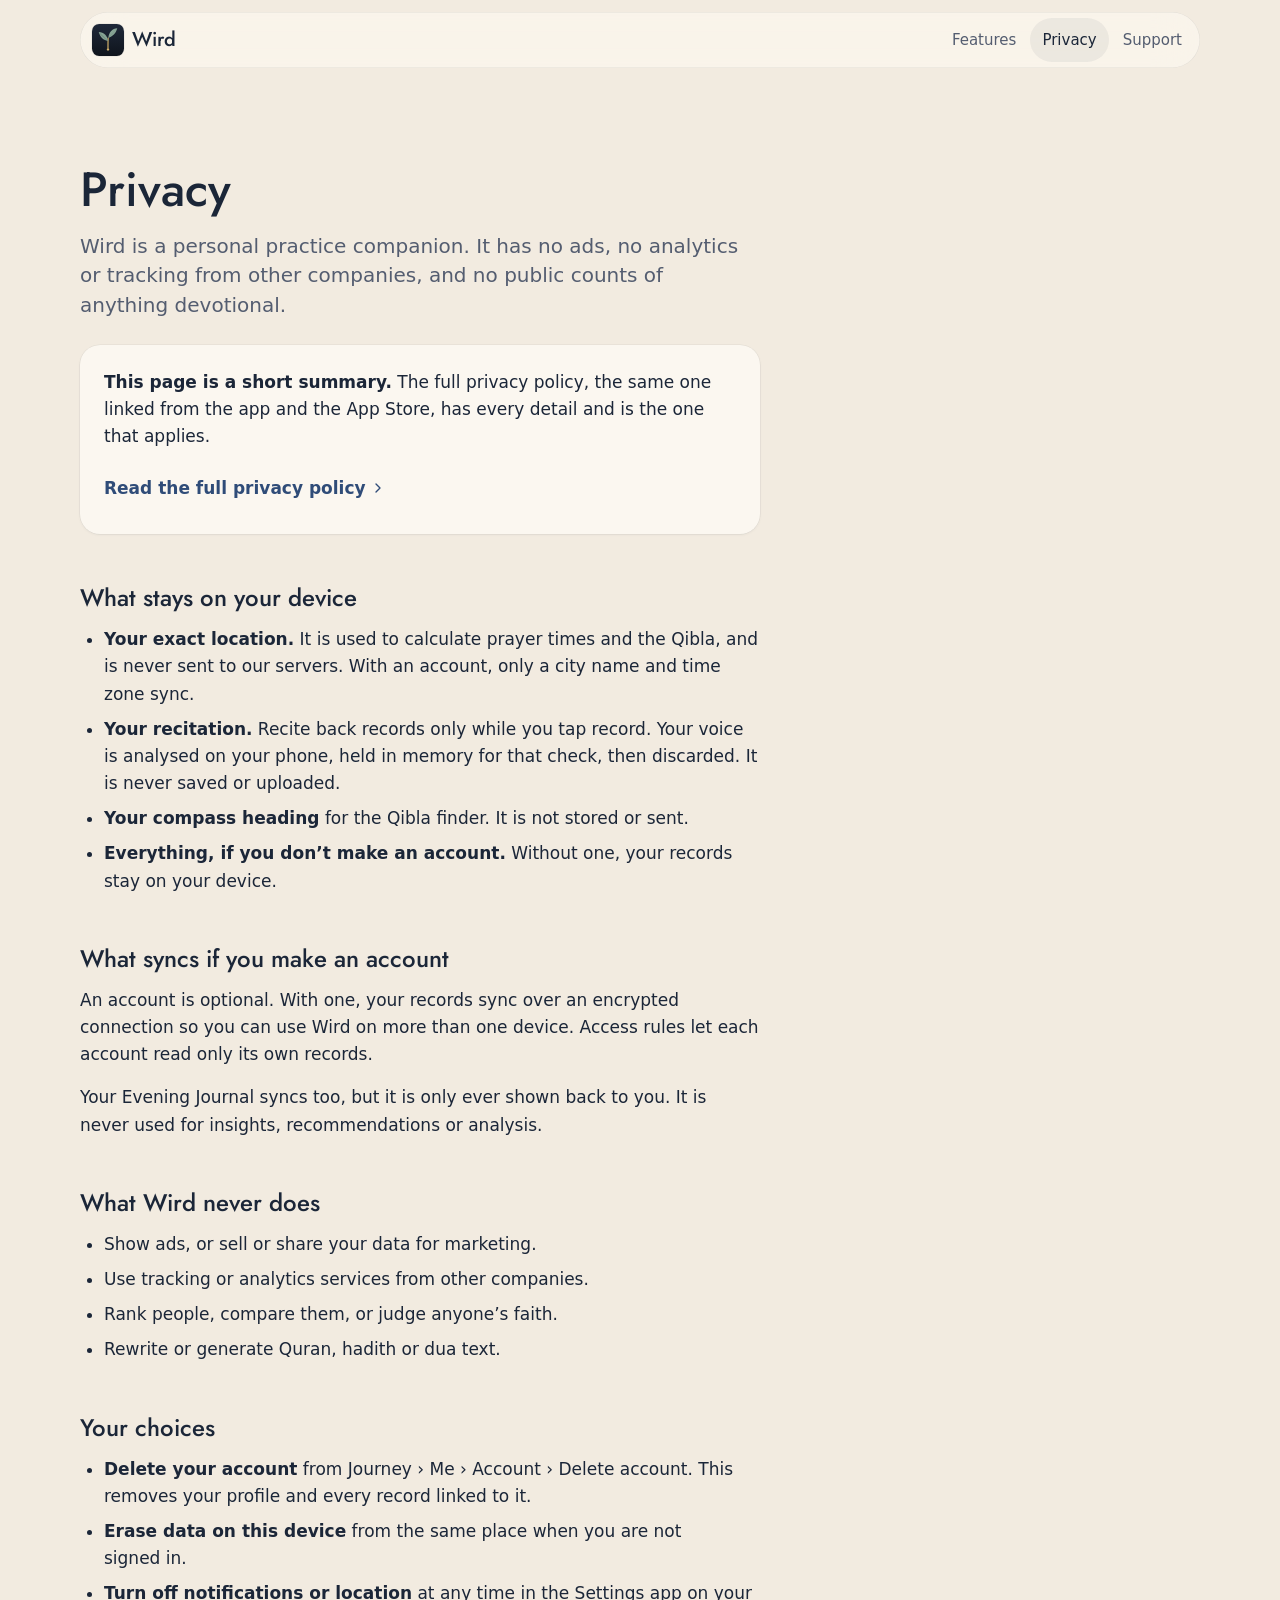
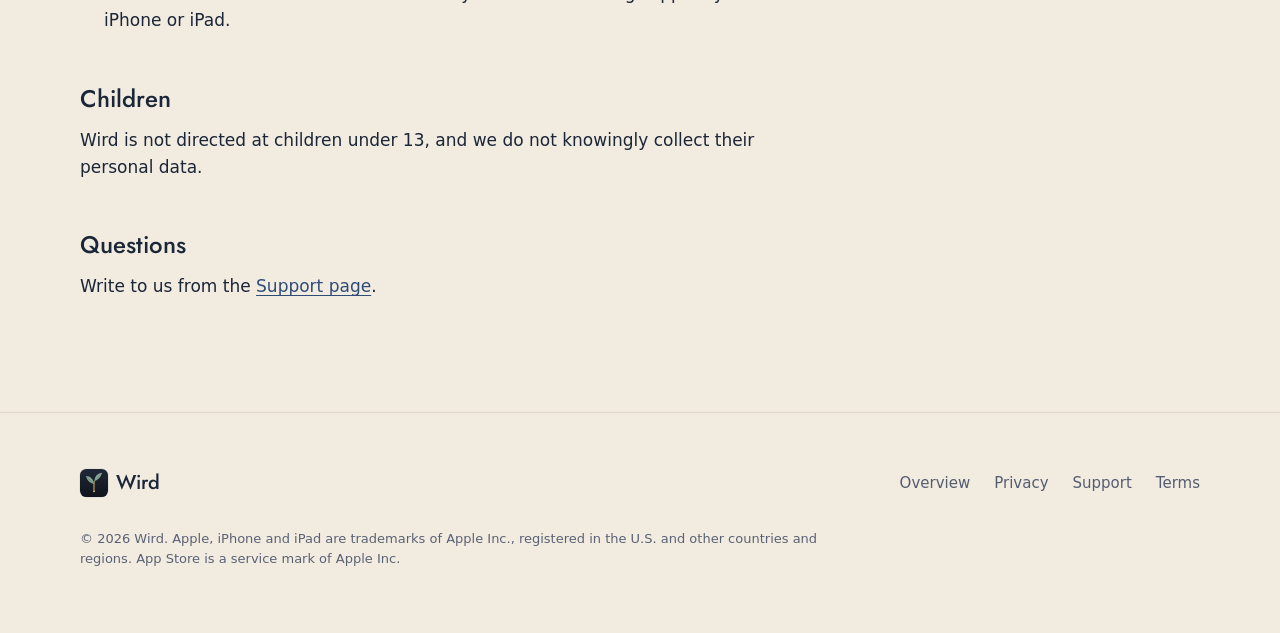
==== privacy/index.html @ 48d7228c "Add calm motion to the Wird website Every animation explains something about the app and follows the" ====
<!doctype html>
<html lang="en" class="no-js">
<head>
<meta charset="utf-8">
<meta name="viewport" content="width=device-width, initial-scale=1, viewport-fit=cover">
<title>Privacy · Wird</title>
<meta name="description" content="How Wird handles your data: no ads, no tracking, location and recitation stay on your device, and you can delete your account from inside the app.">
<meta name="color-scheme" content="light dark">
<meta name="theme-color" content="#f2ebe0" media="(prefers-color-scheme: light)">
<meta name="theme-color" content="#0f141c" media="(prefers-color-scheme: dark)">
<meta property="og:title" content="Privacy · Wird">
<meta property="og:image" content="../assets/og.png">
<link rel="icon" href="../assets/icon.svg" type="image/svg+xml">
<link rel="apple-touch-icon" href="../assets/apple-touch-icon.png">
<link rel="preconnect" href="https://fonts.googleapis.com">
<link rel="preconnect" href="https://fonts.gstatic.com" crossorigin>
<link rel="stylesheet" href="https://fonts.googleapis.com/css2?family=Jost:wght@400;500&display=swap">
<link rel="stylesheet" href="../assets/wird.css">
<script src="../assets/wird.js" defer></script>
</head>
<body>
<a class="skip-link" href="#main">Skip to content</a>
<div class="progress" aria-hidden="true"></div>

<header class="nav">
  <nav class="nav__bar" aria-label="Main">
    <a class="brand" href="../">
      <img class="app-icon" src="../assets/icon.svg" width="32" height="32" alt="">
      <span class="brand__word">Wird</span>
    </a>
    <ul class="nav__links">
      <li><a href="../#features">Features</a></li>
      <li><a href="./" aria-current="page">Privacy</a></li>
      <li><a href="../support/">Support</a></li>
    </ul>
  </nav>
</header>

<main id="main" class="section">
  <article class="wrap">
    <div class="prose">
      <h1 class="display">Privacy</h1>
      <p class="lede" style="margin-top:16px">Wird is a personal practice companion. It has no ads, no analytics or tracking from other companies, and no public counts of anything devotional.</p>

      <div class="card card--pad">
        <p><strong>This page is a short summary.</strong> The full privacy policy, the same one linked from the app and the App Store, has every detail and is the one that applies.</p>
        <a class="text-link" href="https://sakinah-blq7852-backend.rork.app/privacy">Read the full privacy policy
          <svg width="16" height="16" viewBox="0 0 24 24" fill="none" stroke="currentColor" stroke-width="2" stroke-linecap="round" stroke-linejoin="round" aria-hidden="true"><path d="M9 6l6 6-6 6"/></svg>
        </a>
      </div>

      <h2>What stays on your device</h2>
      <ul>
        <li><strong>Your exact location.</strong> It is used to calculate prayer times and the Qibla, and is never sent to our servers. With an account, only a city name and time zone sync.</li>
        <li><strong>Your recitation.</strong> Recite back records only while you tap record. Your voice is analysed on your phone, held in memory for that check, then discarded. It is never saved or uploaded.</li>
        <li><strong>Your compass heading</strong> for the Qibla finder. It is not stored or sent.</li>
        <li><strong>Everything, if you don’t make an account.</strong> Without one, your records stay on your device.</li>
      </ul>

      <h2>What syncs if you make an account</h2>
      <p>An account is optional. With one, your records sync over an encrypted connection so you can use Wird on more than one device. Access rules let each account read only its own records.</p>
      <p>Your Evening Journal syncs too, but it is only ever shown back to you. It is never used for insights, recommendations or analysis.</p>

      <h2>What Wird never does</h2>
      <ul>
        <li>Show ads, or sell or share your data for marketing.</li>
        <li>Use tracking or analytics services from other companies.</li>
        <li>Rank people, compare them, or judge anyone’s faith.</li>
        <li>Rewrite or generate Quran, hadith or dua text.</li>
      </ul>

      <h2>Your choices</h2>
      <ul>
        <li><strong>Delete your account</strong> from Journey › Me › Account › Delete account. This removes your profile and every record linked to it.</li>
        <li><strong>Erase data on this device</strong> from the same place when you are not signed in.</li>
        <li><strong>Turn off notifications or location</strong> at any time in the Settings app on your iPhone or iPad.</li>
      </ul>

      <h2>Children</h2>
      <p>Wird is not directed at children under 13, and we do not knowingly collect their personal data.</p>

      <h2>Questions</h2>
      <p>Write to us from the <a href="../support/">Support page</a>.</p>
    </div>
  </article>
</main>

<footer class="footer">
  <div class="wrap">
    <div class="footer__top">
      <a class="brand" href="../">
        <img class="app-icon" src="../assets/icon.svg" width="28" height="28" alt="">
        <span>Wird</span>
      </a>
      <ul class="footer__links">
        <li><a href="../">Overview</a></li>
        <li><a href="./" aria-current="page">Privacy</a></li>
        <li><a href="../support/">Support</a></li>
        <li><a href="../terms/">Terms</a></li>
      </ul>
    </div>
    <p class="footer__legal">© <span data-year>2026</span> Wird. Apple, iPhone and iPad are trademarks of Apple Inc., registered in the U.S. and other countries and regions. App Store is a service mark of Apple Inc.</p>
  </div>
</footer>
</body>
</html>
---- assets/wird.css ----
/*
  Wird web styles. Values mirror docs/design/tokens.json (Dawn light, Dusk dark).
  The page follows the system appearance, like the app; there is no theme switch.
*/

:root {
  color-scheme: light dark;

  --canvas: #f2ebe0;
  --surface: #fbf7f0;
  --surface-raised: #ede5d6;
  --sky: #f3dfcb;
  --hairline: #dcd5c8;
  --ink: #1b2638;
  --ink-secondary: #545d70;
  --ink-tertiary: #596274;
  --action: #1b2638;
  --on-action: #fbf7f0;
  --tint: #1b26380f;
  --accent-text: #2f4c78;
  --gold: #7f5d16;
  --gold-fill: #ad8429;
  --gold-soft: #f5ecd8;
  --leaf: #55704e;
  --leaf-deep: #445c3e;
  --leaf-text: #445c3e; /* leaf as small text: 5.7:1 on sky, where leaf is 4.3:1 */
  --bark: #8a8576;
  --soil: #d9cfbe;
  --water: #6e8bb0;
  --rest-neutral: #d6cfc2;
  --amber: #8f5410;
  --amber-soft: #f6e4c8;
  --leaf-dry: #a08a55;
  --blossom: #e9d3cc;
  --shadow-card: 0 0 0 0.5px #1b263814, 0 1px 3px #1b26380d;
  --shadow-lift: 0 0 0 0.5px #1b263814, 0 14px 28px -18px #1b263840;
  --glass: #fbf7f0b8;
  --glass-edge: #1b26381a;

  --font-display: Futura, "Futura PT", Jost, sans-serif;
  --font-text: -apple-system, BlinkMacSystemFont, "SF Pro Text", system-ui, "Segoe UI", sans-serif;
  --font-quran: "Amiri Quran", Amiri, serif;

  --radius-sm: 12px;
  --radius-md: 14px;
  --radius-lg: 20px;
  --radius-xl: 24px;
  --radius-screen: 40px;

  --ease-settle: cubic-bezier(0.2, 0.7, 0.2, 1);
  --ease-out: cubic-bezier(0.23, 1, 0.32, 1);
  --ease-sheet: cubic-bezier(0.32, 0.72, 0, 1);

  --gutter: 20px;
  --page: 1120px;
  --measure: 680px;
}

@media (prefers-color-scheme: dark) {
  :root {
    --canvas: #0f141c;
    --surface: #161c26;
    --surface-raised: #1d2430;
    --sky: #1c2433;
    --hairline: #2b313a;
    --ink: #eceef1;
    --ink-secondary: #9aa3b0;
    --ink-tertiary: #8c95a3;
    --action: #eceef1;
    --on-action: #0f141c;
    --tint: #ffffff14;
    --accent-text: #9db4d6;
    --gold: #d4b26a;
    --gold-fill: #d4b26a;
    --gold-soft: #2a2720;
    --leaf: #7f9c8e;
    --leaf-deep: #5f7f70;
    --leaf-text: #7f9c8e;
    --bark: #8e9a93;
    --soil: #2a2f36;
    --water: #9db4d6;
    --rest-neutral: #333b47;
    --amber: #e3a857;
    --amber-soft: #3a2e1c;
    --leaf-dry: #bca676;
    --blossom: #eadbd3;
    --shadow-card: none;
    --shadow-lift: 0 0 0 0.5px #ffffff1f;
    --glass: #161c26b8;
    --glass-edge: #ffffff14;
  }
}

/* Base */

*, *::before, *::after { box-sizing: border-box; }

html {
  -webkit-text-size-adjust: 100%;
  text-size-adjust: 100%;
  scroll-padding-top: 96px;
  scroll-behavior: smooth;
}

body {
  margin: 0;
  background: var(--canvas);
  color: var(--ink);
  font-family: var(--font-text);
  font-size: 1.0625rem; /* 17px, Apple's default reading size */
  line-height: 1.6;
  -webkit-font-smoothing: antialiased;
  text-rendering: optimizeLegibility;
}

img, svg { display: block; max-width: 100%; }

[hidden] { display: none !important; }

h1, h2, h3, h4, p, ul, ol, figure, blockquote, dl, dd { margin: 0; }

h1, h2, h3 {
  font-family: var(--font-display);
  font-weight: 500;
  letter-spacing: 0;
  text-wrap: balance;
}

p, li, dd { text-wrap: pretty; }

a { color: var(--accent-text); text-underline-offset: 3px; text-decoration-thickness: 1px; }

a:hover { text-decoration-thickness: 2px; }

:focus-visible {
  outline: 2px solid var(--accent-text);
  outline-offset: 3px;
}

::selection { background: var(--gold-soft); color: var(--ink); }

.skip-link {
  position: absolute;
  left: 16px;
  top: -64px;
  z-index: 100;
  padding: 12px 16px;
  border-radius: var(--radius-md);
  background: var(--action);
  color: var(--on-action);
  font-weight: 600;
  text-decoration: none;
  transition: top 200ms var(--ease-out);
}

.skip-link:focus { top: 16px; }

.visually-hidden {
  position: absolute !important;
  width: 1px; height: 1px;
  padding: 0; margin: -1px;
  overflow: hidden; clip: rect(0 0 0 0);
  white-space: nowrap; border: 0;
}

/* Layout */

.wrap {
  width: 100%;
  max-width: calc(var(--page) + var(--gutter) * 2);
  margin-inline: auto;
  padding-inline: max(var(--gutter), env(safe-area-inset-left));
}

.section { padding-block: 64px; }
.section--tight { padding-block: 48px; }

@media (min-width: 768px) {
  :root { --gutter: 32px; }
  .section { padding-block: 96px; }
  .section--tight { padding-block: 64px; }
}

.measure { max-width: var(--measure); }

/* Type */

.display {
  font-size: 2.25rem;   /* 36 */
  line-height: 2.5rem;
}

.title {
  font-size: 1.875rem;  /* 30 */
  line-height: 2.25rem;
}

.heading {
  font-size: 1.25rem;   /* 20 */
  line-height: 1.75rem;
}

/* Manual breaks are tuned for wide layouts; on phones, balanced wrapping reads better. */
@media (max-width: 767px) {
  .display br, .title br { display: none; }
}

@media (min-width: 768px) {
  .display { font-size: 3rem; line-height: 1.08; }
  .title { font-size: 2.25rem; line-height: 2.5rem; }
  .heading { font-size: 1.5rem; line-height: 2rem; }
}

@media (min-width: 1440px) {
  .display { font-size: 3.75rem; line-height: 1.05; }
}

.lede {
  font-size: 1.125rem;
  line-height: 1.75rem;
  color: var(--ink-secondary);
}

@media (min-width: 768px) {
  .lede { font-size: 1.25rem; line-height: 1.85rem; }
}

.label {
  font-size: 0.8125rem; /* 13, sentence case, never all caps */
  line-height: 1.125rem;
  color: var(--ink-secondary);
}

.label--gold { color: var(--gold); }
.label--leaf { color: var(--leaf-text); }

.secondary { color: var(--ink-secondary); }

.quran {
  font-family: var(--font-quran);
  direction: rtl;
  font-size: 1.75rem;
  line-height: 2.2;
  color: var(--ink);
}

/* Buttons. One filled button per view; everything else is tint or text. */

.btn {
  display: inline-flex;
  align-items: center;
  justify-content: center;
  gap: 8px;
  min-height: 48px;
  padding: 12px 24px;
  border: 0;
  border-radius: var(--radius-md);
  font: 600 1rem/1.25rem var(--font-text);
  text-decoration: none;
  cursor: pointer;
  transition: transform 160ms var(--ease-out), background-color 200ms ease, opacity 200ms ease;
  -webkit-tap-highlight-color: transparent;
}

.btn:active { transform: scale(0.97); }

.btn--action { background: var(--action); color: var(--on-action); }
.btn--tint { background: var(--tint); color: var(--ink); }

@media (hover: hover) and (pointer: fine) {
  .btn--action:hover { opacity: 0.9; }
  .btn--tint:hover { background: color-mix(in srgb, var(--ink) 10%, transparent); }
}

.btn--small { min-height: 44px; padding: 8px 16px; font-size: 0.875rem; }

.text-link {
  display: inline-flex;
  align-items: center;
  gap: 4px;
  min-height: 44px;
  color: var(--accent-text);
  font-weight: 600;
  text-decoration: none;
}

.text-link svg { transition: transform 200ms var(--ease-out); }

@media (hover: hover) and (pointer: fine) {
  .text-link:hover svg { transform: translateX(2px); }
}

/* App Store call to action.
   Until the App Store link is set in wird.js, a quiet "coming soon" note shows instead of the badge.
   The badge itself must be Apple's official artwork, unaltered (see website/README.md). */

.store {
  display: flex;
  flex-wrap: wrap;
  align-items: center;
  gap: 12px 16px;
}

.store__badge {
  display: inline-block;
  border-radius: 8px;
  line-height: 0;
  transition: transform 160ms var(--ease-out);
}

.store__badge:active { transform: scale(0.97); }

.store__badge img { height: 48px; width: auto; }

.store__soon {
  display: inline-flex;
  align-items: center;
  gap: 8px;
  min-height: 48px;
  padding: 12px 20px;
  border-radius: var(--radius-md);
  background: var(--tint);
  color: var(--ink);
  font-weight: 600;
  font-size: 1rem;
}

.store__note {
  font-size: 0.9375rem;
  color: var(--ink-secondary);
}

/* Navigation: a floating material bar, the one translucent layer on the page */

.nav {
  position: sticky;
  top: 0;
  z-index: 50;
  padding: 12px var(--gutter) 0;
  pointer-events: none;
}

.nav__bar {
  pointer-events: auto;
  display: flex;
  align-items: center;
  justify-content: space-between;
  gap: 8px;
  max-width: var(--page);
  margin-inline: auto;
  padding: 6px 6px 6px 12px;
  border-radius: 999px;
  background: var(--glass);
  -webkit-backdrop-filter: blur(20px) saturate(160%);
  backdrop-filter: blur(20px) saturate(160%);
  box-shadow: inset 0 0 0 0.5px var(--glass-edge);
  view-transition-name: nav;
}

/* Scroll edge: the bar reads as floating only once content passes beneath it. */
@supports (animation-timeline: scroll()) {
  .nav__bar {
    animation: nav-edge linear both;
    animation-timeline: scroll(root);
    animation-range: 0 160px;
  }
}

@keyframes nav-edge {
  to { box-shadow: inset 0 0 0 0.5px var(--glass-edge), 0 10px 28px -14px #0f141c59; }
}

@media (prefers-reduced-transparency: reduce) {
  .nav__bar { background: var(--surface); -webkit-backdrop-filter: none; backdrop-filter: none; }
}

.brand {
  display: inline-flex;
  align-items: center;
  gap: 8px;
  min-height: 44px;
  color: var(--ink);
  text-decoration: none;
  font-family: var(--font-display);
  font-weight: 500;
  font-size: 1.25rem;
}

.app-icon {
  border-radius: 22.37%;
  box-shadow: 0 0 0 0.5px var(--glass-edge);
  flex: none;
}

.nav__links {
  display: flex;
  align-items: center;
  gap: 2px;
  list-style: none;
  padding: 0;
}

.nav__links a {
  display: inline-flex;
  align-items: center;
  min-height: 44px;
  padding: 0 12px;
  border-radius: 999px;
  color: var(--ink-secondary);
  font-size: 0.9375rem;
  text-decoration: none;
  transition: background-color 200ms ease, color 200ms ease;
}

.nav__links a[aria-current="page"] { color: var(--ink); background: var(--tint); }

@media (hover: hover) and (pointer: fine) {
  .nav__links a:hover { color: var(--ink); }
}

.nav__cta { display: none; }

@media (min-width: 720px) {
  .nav__cta { display: inline-flex; }
}

@media (max-width: 420px) {
  .brand__word { display: none; }
  .nav__links a { padding: 0 10px; }
}

/* Cards and lists */

.card {
  background: var(--surface);
  border-radius: var(--radius-lg);
  box-shadow: var(--shadow-card);
}

.card--pad { padding: 24px; }

.grouped {
  list-style: none;
  padding: 0;
  background: var(--surface);
  border-radius: var(--radius-lg);
  box-shadow: var(--shadow-card);
  overflow: hidden;
}

.grouped > li { padding: 16px 20px; }
.grouped > li + li { border-top: 0.5px solid var(--hairline); }

/* App screen, drawn from the redesign files in docs/design/screens.
   Shown without a device frame: Apple asks that device imagery come only from its own artwork. */

.screen {
  width: 100%;
  max-width: 360px;
  margin-inline: auto;
  padding: 24px 16px 16px;
  border-radius: var(--radius-screen);
  background: var(--canvas);
  color: var(--ink);
  font-size: 1rem;
  line-height: 1.35;
  display: flex;
  flex-direction: column;
  gap: 16px;
  box-shadow: 0 0 0 0.5px var(--glass-edge), 0 24px 48px -24px #0f141c40;
  user-select: none;
}

.screen--raised { background: var(--canvas); }

.screen__greeting { font-family: var(--font-display); font-weight: 500; font-size: 1.75rem; line-height: 2rem; }

.screen .meta { font-size: 0.8125rem; color: var(--ink-secondary); }

.tree-card {
  background: linear-gradient(180deg, var(--sky) 0%, var(--surface) 58%);
  border-radius: var(--radius-xl);
  box-shadow: var(--shadow-card);
  padding: 16px 16px 20px;
  text-align: center;
  display: flex;
  flex-direction: column;
  align-items: center;
}

.tree-card__row {
  width: 100%;
  display: flex;
  justify-content: space-between;
  font-size: 0.8125rem;
}

.tree-card__line {
  font-family: var(--font-display);
  font-weight: 500;
  font-size: 1.1875rem;
  line-height: 1.5rem;
  margin-top: 4px;
}

.growth {
  width: 100%;
  height: 2px;
  border-radius: 1px;
  background: var(--hairline);
  margin-top: 16px;
  overflow: hidden;
}

.growth > span {
  display: block;
  height: 100%;
  width: 62%;
  background: var(--leaf);
  border-radius: 1px;
}

.prayer-bar {
  background: var(--surface);
  border-radius: var(--radius-lg);
  box-shadow: var(--shadow-card);
  padding: 12px 12px 12px 16px;
  display: flex;
  align-items: center;
  justify-content: space-between;
}

.prayer-bar p { font-size: 1rem; }

.dots { display: flex; gap: 12px; margin-top: 10px; }

.dots span {
  width: 12px; height: 12px;
  border-radius: 999px;
  box-shadow: inset 0 0 0 1.5px var(--gold-fill);
}

.dots span.is-prayed { background: var(--gold-fill); box-shadow: none; }

.roots {
  background: var(--surface);
  border-radius: var(--radius-lg);
  box-shadow: var(--shadow-card);
  overflow: hidden;
}

.roots__next { padding: 16px; }

.roots__name {
  font-family: var(--font-display);
  font-weight: 500;
  font-size: 1.25rem;
  line-height: 1.5rem;
  margin: 2px 0;
}

.roots__actions { display: flex; gap: 8px; margin-top: 12px; }

.mini-btn {
  display: inline-flex;
  align-items: center;
  min-height: 36px;
  padding: 0 16px;
  border-radius: var(--radius-md);
  font-size: 0.9375rem;
  font-weight: 600;
}

.mini-btn--action { background: var(--action); color: var(--on-action); }
.mini-btn--plain { color: var(--ink-secondary); font-weight: 400; }

.roots__row {
  display: flex;
  justify-content: space-between;
  align-items: center;
  padding: 12px 16px;
  border-top: 0.5px solid var(--hairline);
}

.tabbar {
  display: grid;
  grid-template-columns: repeat(4, 1fr);
  padding: 8px 4px;
  border-radius: var(--radius-xl);
  background: var(--surface);
  box-shadow: var(--shadow-card);
  font-size: 0.6875rem;
  font-weight: 500;
  color: var(--ink-secondary);
  text-align: center;
}

.tabbar span { display: flex; flex-direction: column; align-items: center; gap: 2px; }
.tabbar .is-current { color: var(--ink); }

/* The living tree */

.tree-art .trunk { stroke: var(--gold-fill); }
.tree-art .stem { stroke: var(--bark); }
.tree-art .leaves { fill: var(--leaf); }
.tree-art .leaves-deep { fill: var(--leaf-deep); }
.tree-art .ground { stroke: var(--hairline); }
.tree-art .roots-line { stroke: var(--leaf); }
.tree-art .soil { fill: var(--soil); }

/* ------------------------------------------------------------------------
   Motion. Calm motion settles, it never bounces (docs/DESIGN-SYSTEM.md › Motion).
   Entrances fade up 14px over 800ms; repeating motion breathes at 4.5s;
   state changes take 250 to 600ms. Only transform, opacity and SVG paint
   are animated, scroll-linked motion is CSS scroll-driven (no scroll
   listeners), and Reduce Motion shows every end state at once.
   ------------------------------------------------------------------------ */

/* Page to page: a short settle instead of a hard cut. The nav bar keeps its place. */

@view-transition { navigation: auto; }

::view-transition-old(root) { animation: 240ms var(--ease-settle) both vt-out; }
::view-transition-new(root) { animation: 420ms var(--ease-settle) both vt-in; }

@keyframes vt-out { to { opacity: 0; } }
@keyframes vt-in { from { opacity: 0; transform: translateY(10px); } }

/* Reading hairline: the app's growth line, here showing how far down the page you are. */

.progress {
  position: fixed;
  inset: 0 0 auto 0;
  height: 2px;
  background: var(--leaf);
  transform-origin: 0 50%;
  transform: scaleX(0);
  z-index: 60;
  pointer-events: none;
}

@supports (animation-timeline: scroll()) {
  .progress { animation: progress linear both; animation-timeline: scroll(root); }
}

@keyframes progress { to { transform: scaleX(1); } }

/* Entrances */

.reveal {
  opacity: 0;
  transform: translateY(14px);
  transition: opacity 800ms var(--ease-settle), transform 800ms var(--ease-settle);
  transition-delay: var(--delay, 0ms);
}

.reveal--blur {
  filter: blur(10px);
  transition: opacity 800ms var(--ease-settle), transform 800ms var(--ease-settle), filter 800ms var(--ease-settle);
  transition-delay: var(--delay, 0ms);
}

.reveal.is-in { opacity: 1; transform: none; filter: none; }

.no-js .reveal { opacity: 1; transform: none; filter: none; }

/* Pointer feedback. Cards lift a touch; the reveal transition hands over once the card is in. */

@media (hover: hover) and (pointer: fine) {
  .lift.is-in, .lift .card, .lift.card {
    transition: transform 400ms var(--ease-settle), box-shadow 400ms var(--ease-settle);
  }
  .lift:hover { transform: translateY(-2px); box-shadow: var(--shadow-lift); }
}

/* Tagline: words light in reading order as they cross a line on screen. */

.tagline .word {
  display: inline-block;
  color: color-mix(in srgb, var(--ink) 28%, transparent);
  transform: translateY(4px);
  transition: color 700ms var(--ease-sheet), transform 700ms var(--ease-sheet);
}

.tagline .word.is-lit { color: var(--ink); transform: none; }
.tagline .word.is-gold.is-lit { color: var(--gold); }
.tagline .word.is-leaf.is-lit { color: var(--leaf); }

/* Drawings: strokes draw, leaves unfold, once, when first seen. */

.draw {
  stroke-dasharray: var(--len, 300);
  stroke-dashoffset: var(--len, 300);
  transition: stroke-dashoffset 1400ms var(--ease-settle);
  transition-delay: var(--delay, 0ms);
}

.is-grown .draw { stroke-dashoffset: 0; }

.unfold {
  opacity: 0;
  transform: scale(0.82);
  transform-box: fill-box;
  transform-origin: var(--origin, bottom center);
  transition: opacity 900ms var(--ease-settle), transform 900ms var(--ease-settle);
  transition-delay: var(--delay, 0ms);
}

.is-grown .unfold { opacity: 1; transform: none; }

.breathe { animation: breathe 4.5s ease-in-out infinite; transform-box: fill-box; transform-origin: center; }

@keyframes breathe {
  0%, 100% { transform: scale(1); opacity: 0.9; }
  50% { transform: scale(1.06); opacity: 1; }
}

/* The landing tree's slow season: leaves dry and droop, a drop reaches the soil, and the
   leaves lift again from the top down (90ms apart, as in the app). One 14s cycle, after the
   drawing has finished. It is the sentence "waits when you can't", drawn. */

.season .leaves .unfold { --droop: -9deg; }
.season .leaves .unfold.is-left { --droop: 9deg; }

.is-grown.season .leaves .unfold {
  animation: season-leaf 14s var(--ease-settle) calc(4000ms + var(--i, 0) * 90ms) infinite;
}

@keyframes season-leaf {
  0%, 24% { fill: var(--leaf); transform: none; }
  44%, 58% { fill: var(--leaf-dry); transform: translateY(2px) rotate(var(--droop)); }
  66%, 100% { fill: var(--leaf); transform: none; }
}

.season .season-drop, .season .season-ripple { opacity: 0; }

.is-grown.season .season-drop {
  animation: season-drop 14s linear 4000ms infinite;
}

.is-grown.season .season-ripple {
  transform-box: fill-box;
  transform-origin: center;
  animation: season-ripple 14s linear 4000ms infinite;
}

@keyframes season-drop {
  0%, 54.5% { opacity: 0; transform: translateY(0); animation-timing-function: cubic-bezier(0.5, 0, 0.9, 0.6); }
  55% { opacity: 1; }
  58.3% { opacity: 1; transform: translateY(176px); }
  58.6%, 100% { opacity: 0; transform: translateY(176px); }
}

@keyframes season-ripple {
  0%, 58.3% { opacity: 0; transform: scale(0.3); animation-timing-function: var(--ease-out); }
  58.6% { opacity: 0.9; }
  64% { opacity: 0; transform: scale(1.9, 1.5); }
  100% { opacity: 0; transform: scale(1.9, 1.5); }
}

/* The Today screen's moment: prayers log one by one, Begin is pressed, a drop falls to the
   soil, the tree lifts and the growth line extends, and the roots card says what happened. */

.moment .dots span { position: relative; }

.moment .dots span.is-prayed { background: transparent; box-shadow: inset 0 0 0 1.5px var(--gold-fill); }

.moment .dots span.is-prayed::after {
  content: "";
  position: absolute;
  inset: 0;
  border-radius: 999px;
  background: var(--gold-fill);
  transform: scale(0);
  transition: transform 300ms var(--ease-settle);
  transition-delay: calc(600ms + var(--i, 0) * 250ms);
}

.moment.is-in .dots span.is-prayed::after { transform: scale(1); }

.moment .drop, .moment .ripple { opacity: 0; }

.moment.is-in .drop { animation: drop-fall 560ms cubic-bezier(0.5, 0, 0.9, 0.6) 1900ms both; }

.moment.is-in .ripple {
  transform-box: fill-box;
  transform-origin: center;
  animation: ripple 900ms var(--ease-out) 2420ms both;
}

@keyframes drop-fall {
  0% { opacity: 0; transform: translateY(0); }
  12% { opacity: 1; }
  94% { opacity: 1; }
  100% { opacity: 0; transform: translateY(101px); }
}

@keyframes ripple {
  0% { opacity: 0.9; transform: scale(0.3); }
  100% { opacity: 0; transform: scale(1.9, 1.5); }
}

.moment .leaves path { transform-box: fill-box; transform-origin: bottom center; }

.moment.is-in .leaves path {
  animation: leaf-lift 700ms var(--ease-settle) calc(2500ms + var(--i, 0) * 90ms) both;
}

@keyframes leaf-lift {
  from { transform: translateY(1.5px) scale(0.96); }
  to { transform: none; }
}

.moment .growth__fill { transform-origin: 0 50%; transform: scaleX(0.8); }

.moment.is-in .growth__fill { transform: none; transition: transform 800ms var(--ease-settle) 2500ms; }

.moment.is-in .roots__actions .mini-btn--action { animation: press 320ms var(--ease-out) 1700ms both; }

@keyframes press { 50% { transform: scale(0.96); } }

.roots__act { display: grid; margin-top: 12px; }
.roots__act > * { grid-area: 1 / 1; }
.roots__act .roots__actions { margin-top: 0; }

.roots__done {
  display: flex;
  align-items: center;
  gap: 6px;
  align-self: center;
  opacity: 0;
  filter: blur(4px);
  color: var(--leaf-text);
  font-size: 0.9375rem;
}

.roots__done svg { color: var(--water); }

.moment.is-in .roots__actions { animation: fade-blur-out 450ms var(--ease-settle) 2500ms both; }
.moment.is-in .roots__done { animation: fade-blur-in 450ms var(--ease-settle) 2560ms both; }

@keyframes fade-blur-out { to { opacity: 0; filter: blur(4px); } }
@keyframes fade-blur-in { to { opacity: 1; filter: blur(0); } }

/* The Rhythm arc: the day draws from Fajr to now, the sun travels it, prayers fill as it passes. */

.arc .sun {
  offset-path: path("M16 112 Q171 -28 326 112");
  offset-distance: 0%;
  offset-rotate: 0deg;
  transition: offset-distance 2400ms linear 300ms;
}

.arc.is-grown .sun { offset-distance: 79%; }

.arc .draw { transition: stroke-dashoffset 2400ms linear 300ms; }

.arc .pd.is-prayed { fill: var(--canvas); transition: fill 300ms ease; transition-delay: var(--delay, 0ms); }
.arc.is-grown .pd.is-prayed { fill: var(--gold-fill); }

/* Follow along: words light in turn, the way a verse does under a reciter in the app.
   Six words at 500ms each, then a rest, so the cycle breathes at 4.5s. */

.follow span {
  display: inline-block;
  border-radius: 6px;
  padding: 0 3px;
  margin: 0 -3px;
  animation: follow 4.5s linear calc(var(--i, 0) * 500ms) infinite;
}

@keyframes follow {
  0%, 1% { background-color: transparent; color: var(--ink); }
  4%, 11% { background-color: color-mix(in srgb, var(--gold-fill) 26%, transparent); color: var(--gold); }
  15%, 100% { background-color: transparent; color: var(--ink); }
}

/* Hero screens drift apart a little as the page starts to scroll (wide screens only). */

@supports (animation-timeline: scroll()) {
  @media (prefers-reduced-motion: no-preference) and (min-width: 1140px) {
    .stage > figure { animation: drift linear both; animation-timeline: scroll(root); animation-range: 0 120vh; }
    .stage > figure:nth-child(1), .stage > figure:nth-child(3) { --drift: -32px; }
    .stage > figure:nth-child(2) { --drift: -72px; }
  }
}

@keyframes drift { to { transform: translateY(var(--drift, -40px)); } }

/* The growing tree: a scroll-driven scrub through the nine stages (product page).
   Default styles are the finished, static tree; the scrub only applies where the browser
   supports scroll-driven animations and the person has not asked for reduced motion. */

.grow__track { position: relative; }

.grow__stage { display: grid; gap: 32px; align-items: center; }

@media (min-width: 900px) {
  .grow__stage { grid-template-columns: minmax(0, 1fr) minmax(0, 1fr); gap: 64px; }
}

.grow__art { width: 100%; max-width: 420px; margin-inline: auto; }
.grow__art svg { width: 100%; height: auto; }

.grow__lines { position: relative; min-height: 3.5rem; }
.grow__line { font-family: var(--font-display); font-weight: 500; font-size: 1.25rem; line-height: 1.75rem; color: var(--ink); }
.grow__line:not(:last-child) { display: none; }

.sc-draw { stroke-dasharray: 100; stroke-dashoffset: 0; }
.sc-appear, .sc-fade { transform-box: fill-box; transform-origin: var(--origin, bottom center); }
.sc-vanish { opacity: 0; }

@supports (animation-timeline: view()) {
  @media (prefers-reduced-motion: no-preference) {
    .grow__track { height: 320svh; view-timeline-name: --tree; view-timeline-axis: block; }

    .grow__stage {
      position: sticky;
      top: 0;
      height: 100svh;
      align-content: center;
      padding-top: 72px;
      padding-bottom: 24px;
    }

    .grow__line { position: absolute; inset: 0 0 auto 0; opacity: 0; display: block; }
    .grow__line:not(:last-child) { display: block; }

    .grow__track .sc-draw, .grow__track .sc-appear, .grow__track .sc-fade, .grow__track .sc-vanish,
    .grow__track .stages li, .grow__track .grow__line {
      animation-timeline: --tree;
      animation-range: contain var(--in, 0%) contain var(--out, 100%);
      animation-timing-function: linear;
    }

    /* Opacity starts at 0: a round line cap would otherwise show as a dot before the stroke draws. */
    .grow__track .sc-draw { stroke-dashoffset: 100; opacity: 0; animation-name: sc-draw; animation-fill-mode: forwards; }
    .grow__track .sc-appear { opacity: 0; animation-name: sc-appear; animation-fill-mode: forwards; }
    .grow__track .sc-fade { opacity: 0; animation-name: sc-fade; animation-fill-mode: forwards; }
    .grow__track .sc-vanish { opacity: 1; animation-name: sc-vanish; animation-fill-mode: forwards; }

    .grow__track .stages li, .grow__track .stages li.is-here {
      background: var(--tint); color: var(--ink-secondary); box-shadow: none; font-weight: 400;
      animation-name: chip-on; animation-fill-mode: none;
    }

    .grow__track .grow__line { animation-name: line-show; animation-fill-mode: none; }
    .grow__track .grow__line:last-child { animation-name: line-show-hold; animation-fill-mode: forwards; }
  }
}

@keyframes sc-draw {
  0% { stroke-dashoffset: 100; opacity: 0; }
  4% { opacity: 1; }
  100% { stroke-dashoffset: 0; opacity: 1; }
}
@keyframes sc-appear { from { opacity: 0; transform: scale(0.5); } to { opacity: 1; transform: none; } }
@keyframes sc-fade { to { opacity: 1; } }
@keyframes sc-vanish { from { opacity: 1; transform: none; } to { opacity: 0; transform: scale(0.4); } }
@keyframes chip-on { from, to { background: var(--surface); color: var(--leaf-text); box-shadow: inset 0 0 0 1px var(--leaf); } }
@keyframes line-show {
  0% { opacity: 0; transform: translateY(8px); }
  14%, 86% { opacity: 1; transform: none; }
  100% { opacity: 0; transform: translateY(-8px); }
}
@keyframes line-show-hold {
  0% { opacity: 0; transform: translateY(8px); }
  14%, 100% { opacity: 1; transform: none; }
}

/* Reduce Motion: every end state, at once. */

@media (prefers-reduced-motion: reduce) {
  .reveal, .unfold { opacity: 1; transform: none; filter: none; transition: none; }
  .draw { stroke-dashoffset: 0; transition: none; }
  .tagline .word { color: var(--ink); transform: none; transition: none; }
  .tagline .word.is-gold { color: var(--gold); }
  .tagline .word.is-leaf { color: var(--leaf); }
  .breathe, .follow span, .season .leaves .unfold, .season .season-drop, .season .season-ripple { animation: none; }
  .follow span:nth-child(3) { background-color: color-mix(in srgb, var(--gold-fill) 26%, transparent); color: var(--gold); }
  .moment.is-in .drop, .moment.is-in .ripple, .moment.is-in .leaves path, .moment.is-in .mini-btn--action,
  .moment.is-in .roots__actions, .moment.is-in .roots__done { animation: none; }
  .moment .dots span.is-prayed::after { transform: scale(1); transition: none; }
  .moment .growth__fill { transform: none; transition: none; }
  .arc .sun { offset-distance: 79%; transition: none; }
  .arc .draw { transition: none; }
  .arc .pd.is-prayed { fill: var(--gold-fill); transition: none; }
  .lift:hover { transform: none; }
  .btn, .store__badge, .skip-link, .nav__bar, .text-link svg { transition: none; animation: none; }
  .progress { animation: none; transform: scaleX(0); }
  ::view-transition-group(*), ::view-transition-old(*), ::view-transition-new(*) { animation: none !important; }
  html { scroll-behavior: auto; }
}

/* Without JavaScript nothing waits for an observer: screens show their resting state. */

.no-js .moment .dots span.is-prayed::after { transform: scale(1); transition: none; }
.no-js .moment .growth__fill { transform: none; }
.no-js .arc .sun { offset-distance: 79%; }
.no-js .arc .pd.is-prayed { fill: var(--gold-fill); }

/* Footer */

.footer {
  padding-block: 48px 64px;
  border-top: 0.5px solid var(--hairline);
  color: var(--ink-secondary);
  font-size: 0.9375rem;
}

.footer__top {
  display: flex;
  flex-wrap: wrap;
  justify-content: space-between;
  gap: 24px;
  align-items: flex-start;
}

.footer__links {
  display: flex;
  flex-wrap: wrap;
  gap: 4px 24px;
  list-style: none;
  padding: 0;
}

.footer__links a {
  display: inline-flex;
  align-items: center;
  min-height: 44px;
  color: var(--ink-secondary);
  text-decoration: none;
}

@media (hover: hover) and (pointer: fine) {
  .footer__links a:hover { color: var(--ink); }
}

.footer__legal {
  margin-top: 24px;
  font-size: 0.8125rem;
  line-height: 1.25rem;
  color: var(--ink-tertiary);
  max-width: 760px;
}

/* FAQ */

.faq { display: flex; flex-direction: column; }

.faq details { border-top: 0.5px solid var(--hairline); }
.faq details:last-child { border-bottom: 0.5px solid var(--hairline); }

.faq summary {
  list-style: none;
  cursor: pointer;
  display: flex;
  justify-content: space-between;
  align-items: center;
  gap: 16px;
  min-height: 64px;
  padding: 16px 0;
  font-weight: 600;
  font-size: 1.0625rem;
}

.faq summary::-webkit-details-marker { display: none; }

.faq summary svg {
  flex: none;
  color: var(--ink-secondary);
  transition: transform 250ms var(--ease-out);
}

.faq details[open] summary svg { transform: rotate(180deg); }

.faq details > div {
  padding: 0 0 24px;
  color: var(--ink-secondary);
  max-width: var(--measure);
}

.faq details > div p + p { margin-top: 12px; }

/* Answers settle open instead of snapping, where the browser can animate to auto height. */
.faq details { interpolate-size: allow-keywords; }

.faq details::details-content {
  block-size: 0;
  overflow: clip;
  transition: block-size 350ms var(--ease-settle), content-visibility 350ms allow-discrete;
}

.faq details[open]::details-content { block-size: auto; }

@media (prefers-reduced-motion: reduce) {
  .faq summary svg { transition: none; }
  .faq details::details-content { transition: none; }
}

/* Long-form text pages (privacy, support, terms) */

.prose { max-width: var(--measure); }
.prose h2 { font-size: 1.5rem; line-height: 2rem; margin: 48px 0 12px; }
.prose h3 { font-family: var(--font-text); font-weight: 600; font-size: 1.0625rem; margin: 24px 0 8px; }
.prose p, .prose ul, .prose ol { margin-bottom: 16px; }
.prose ul, .prose ol { padding-left: 24px; }
.prose li + li { margin-top: 8px; }
.prose .card { margin: 24px 0; }
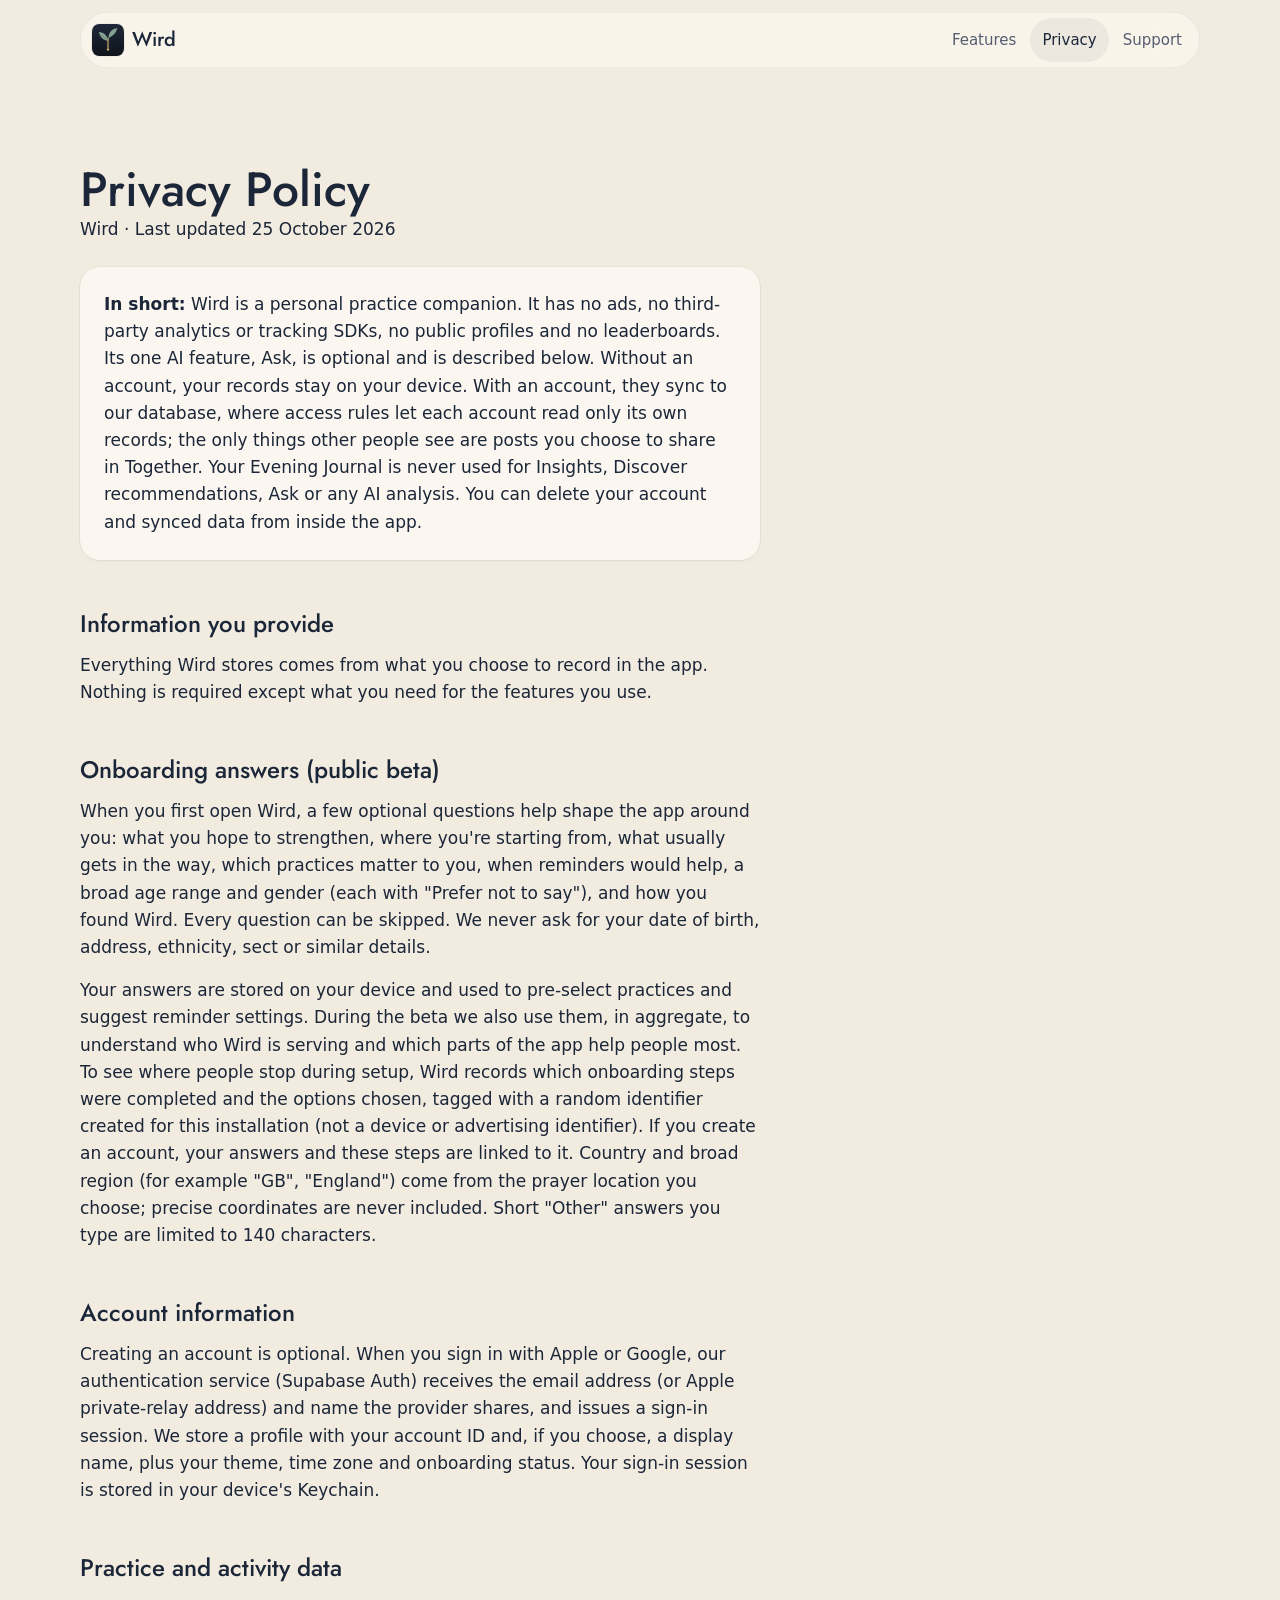
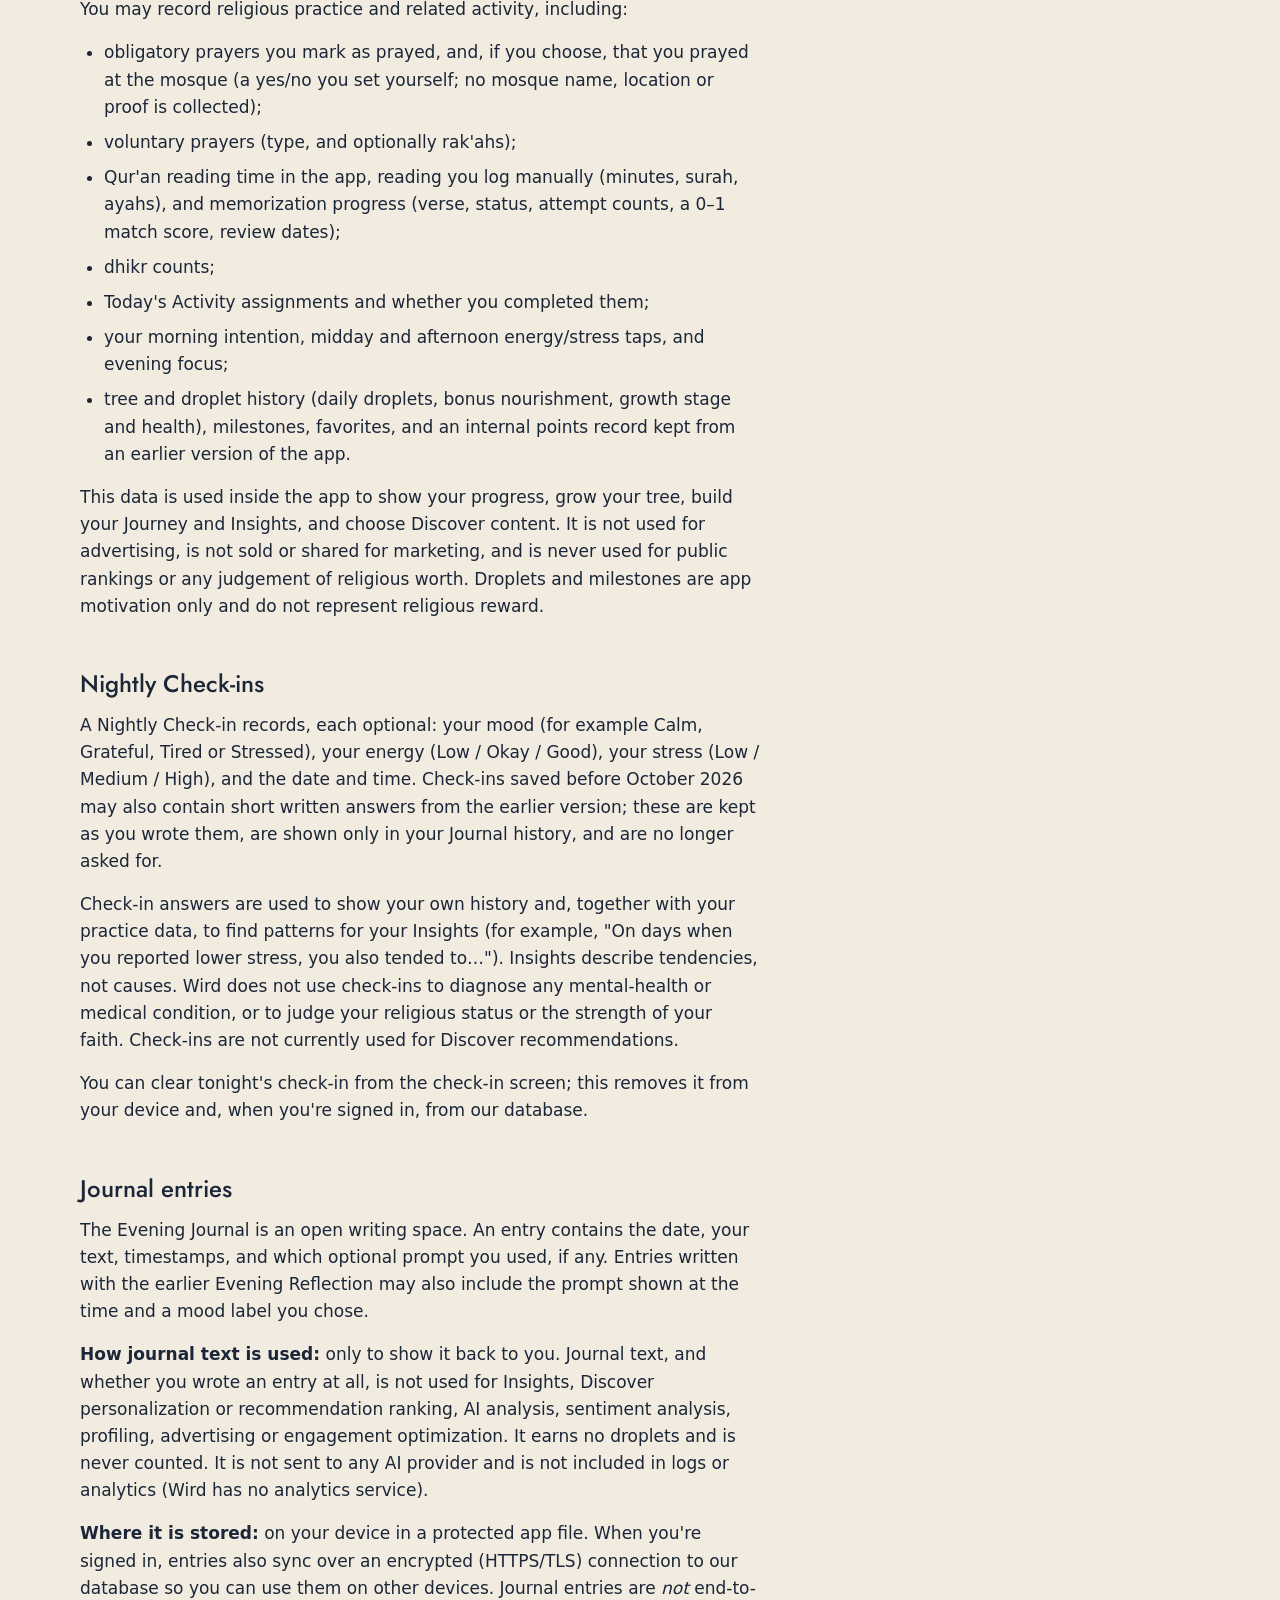
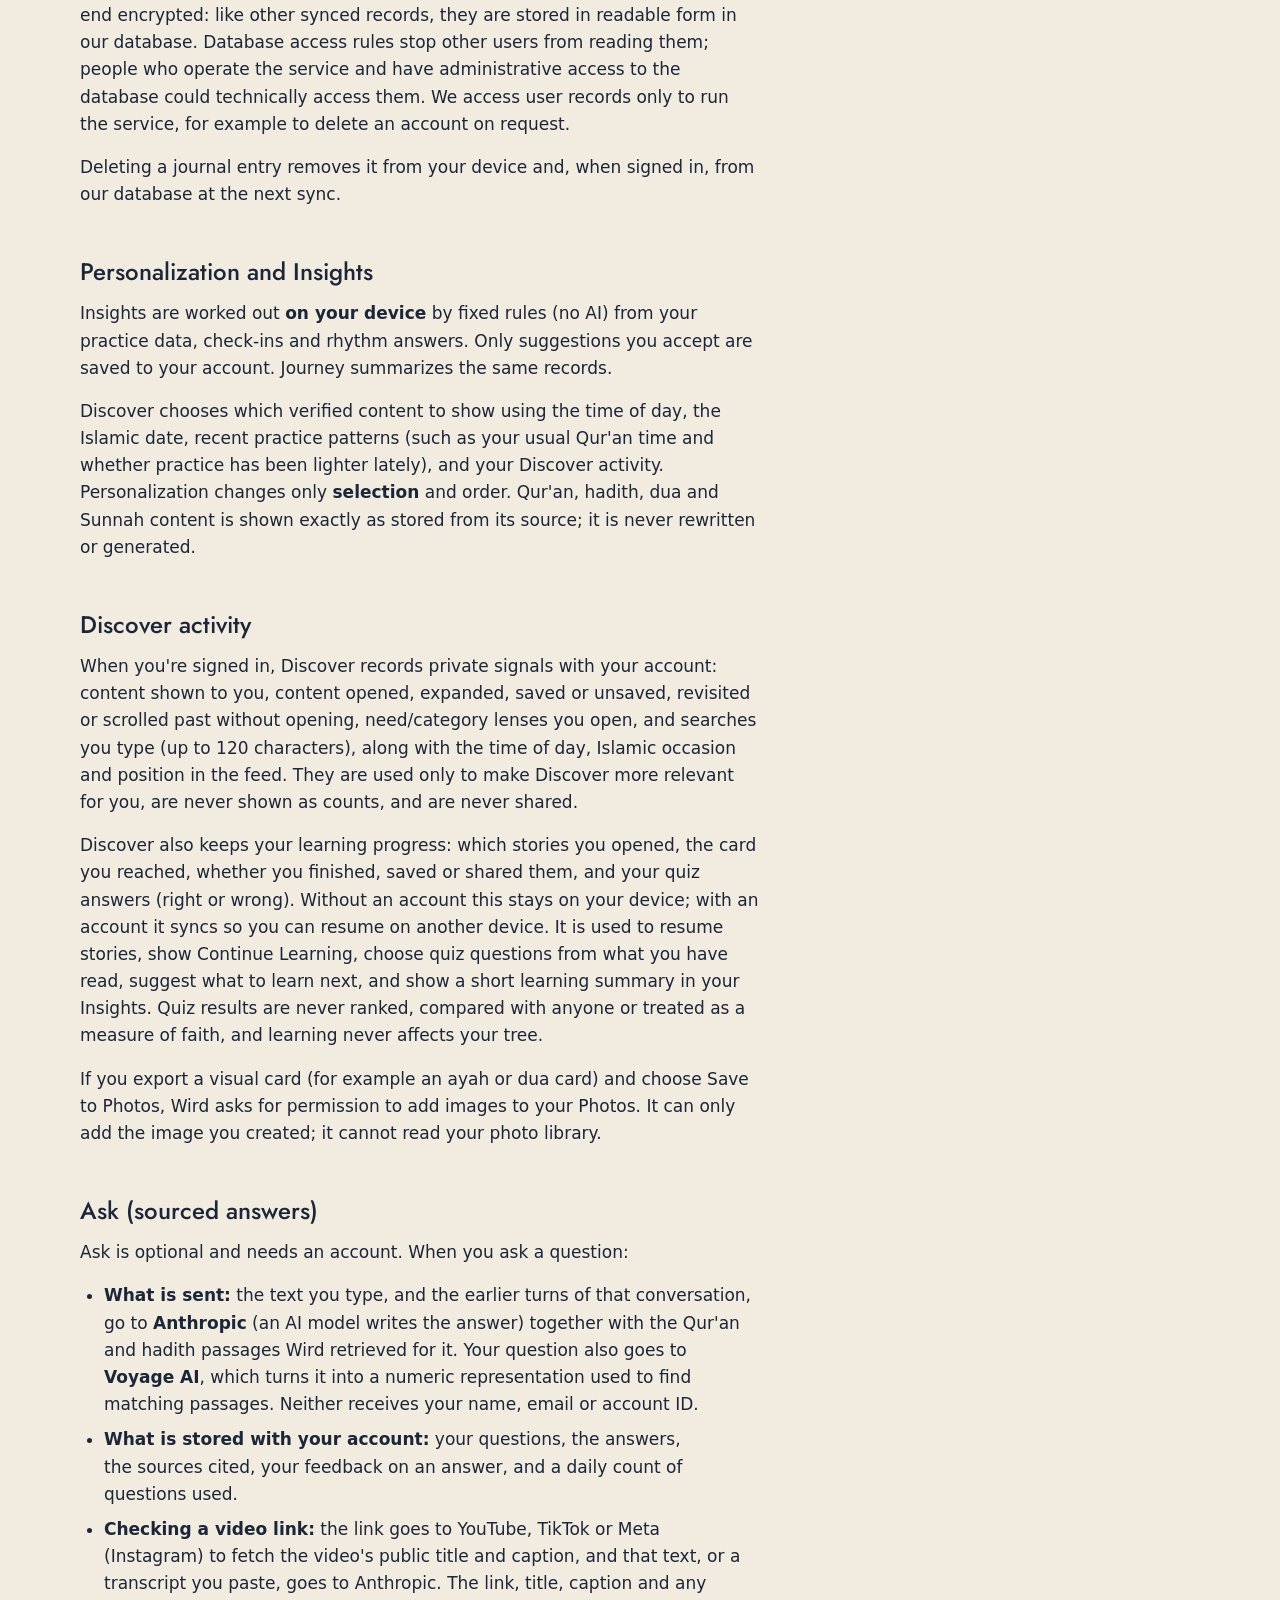
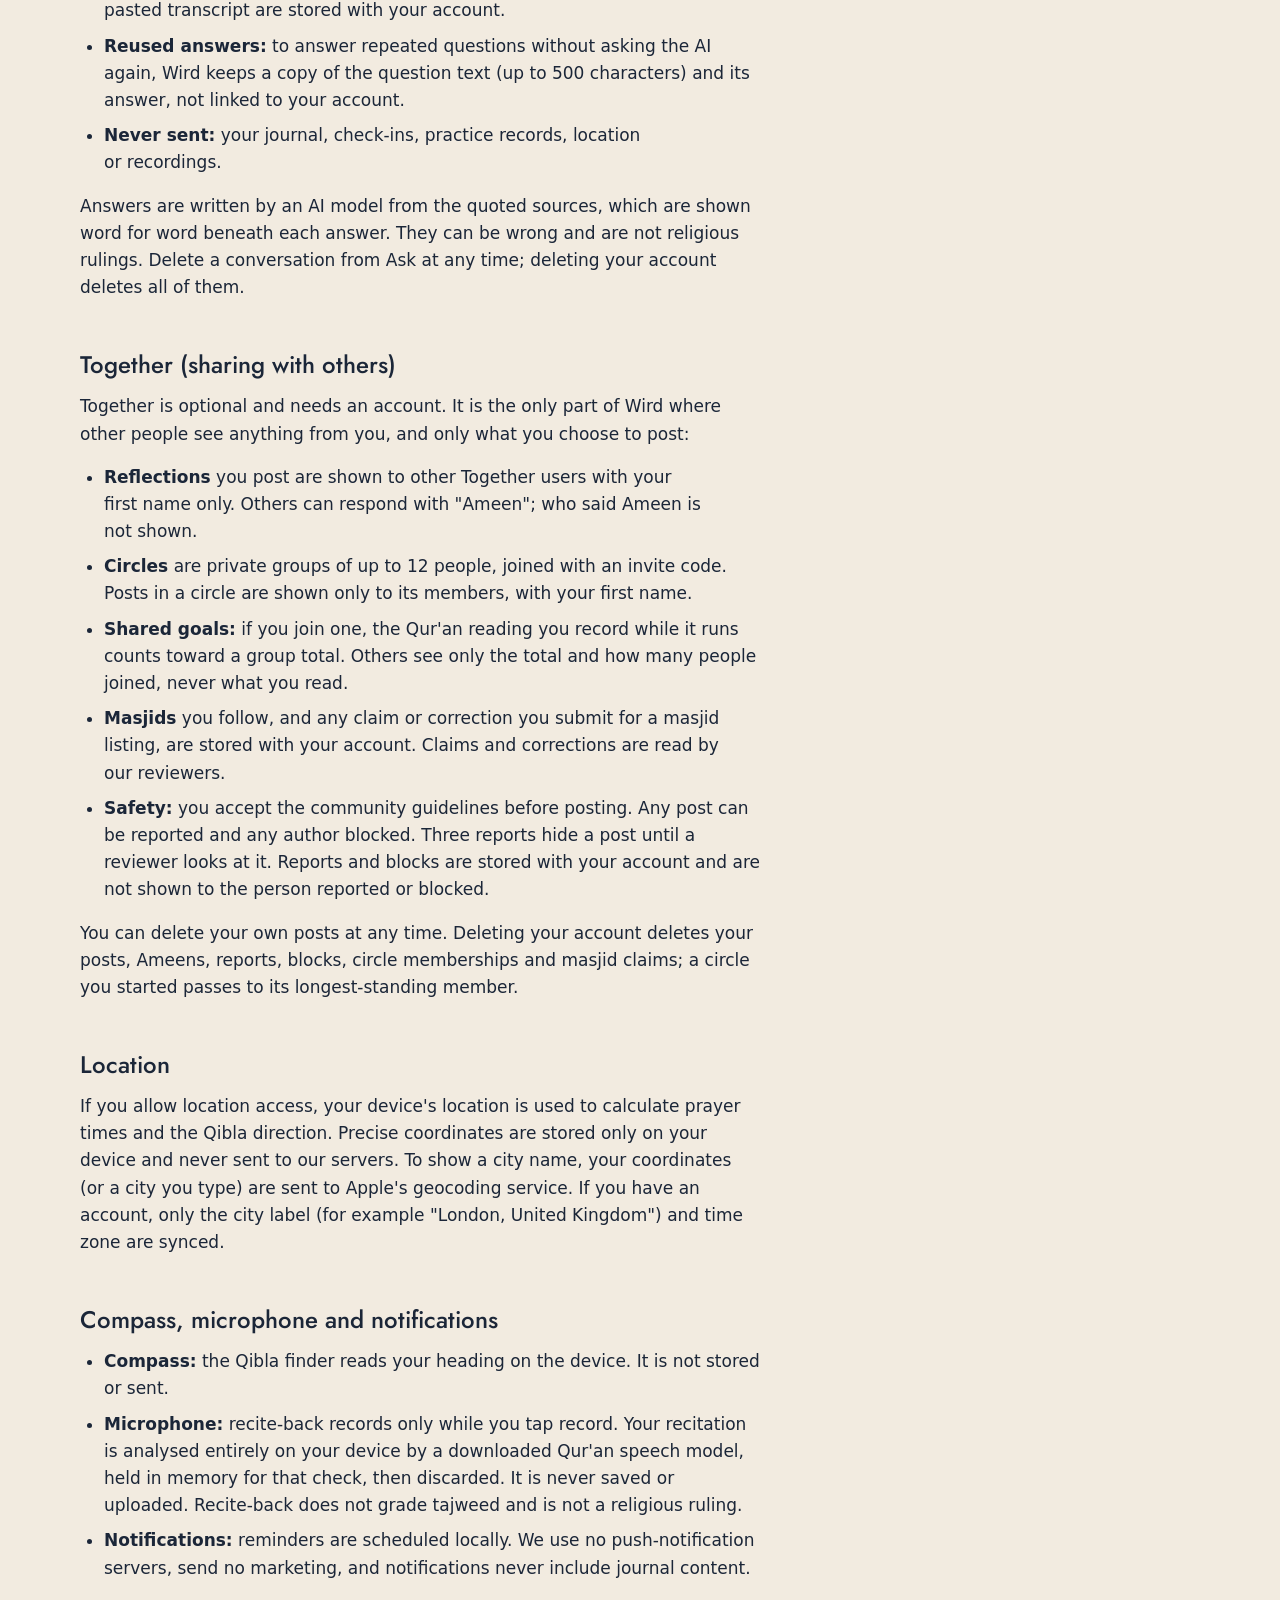
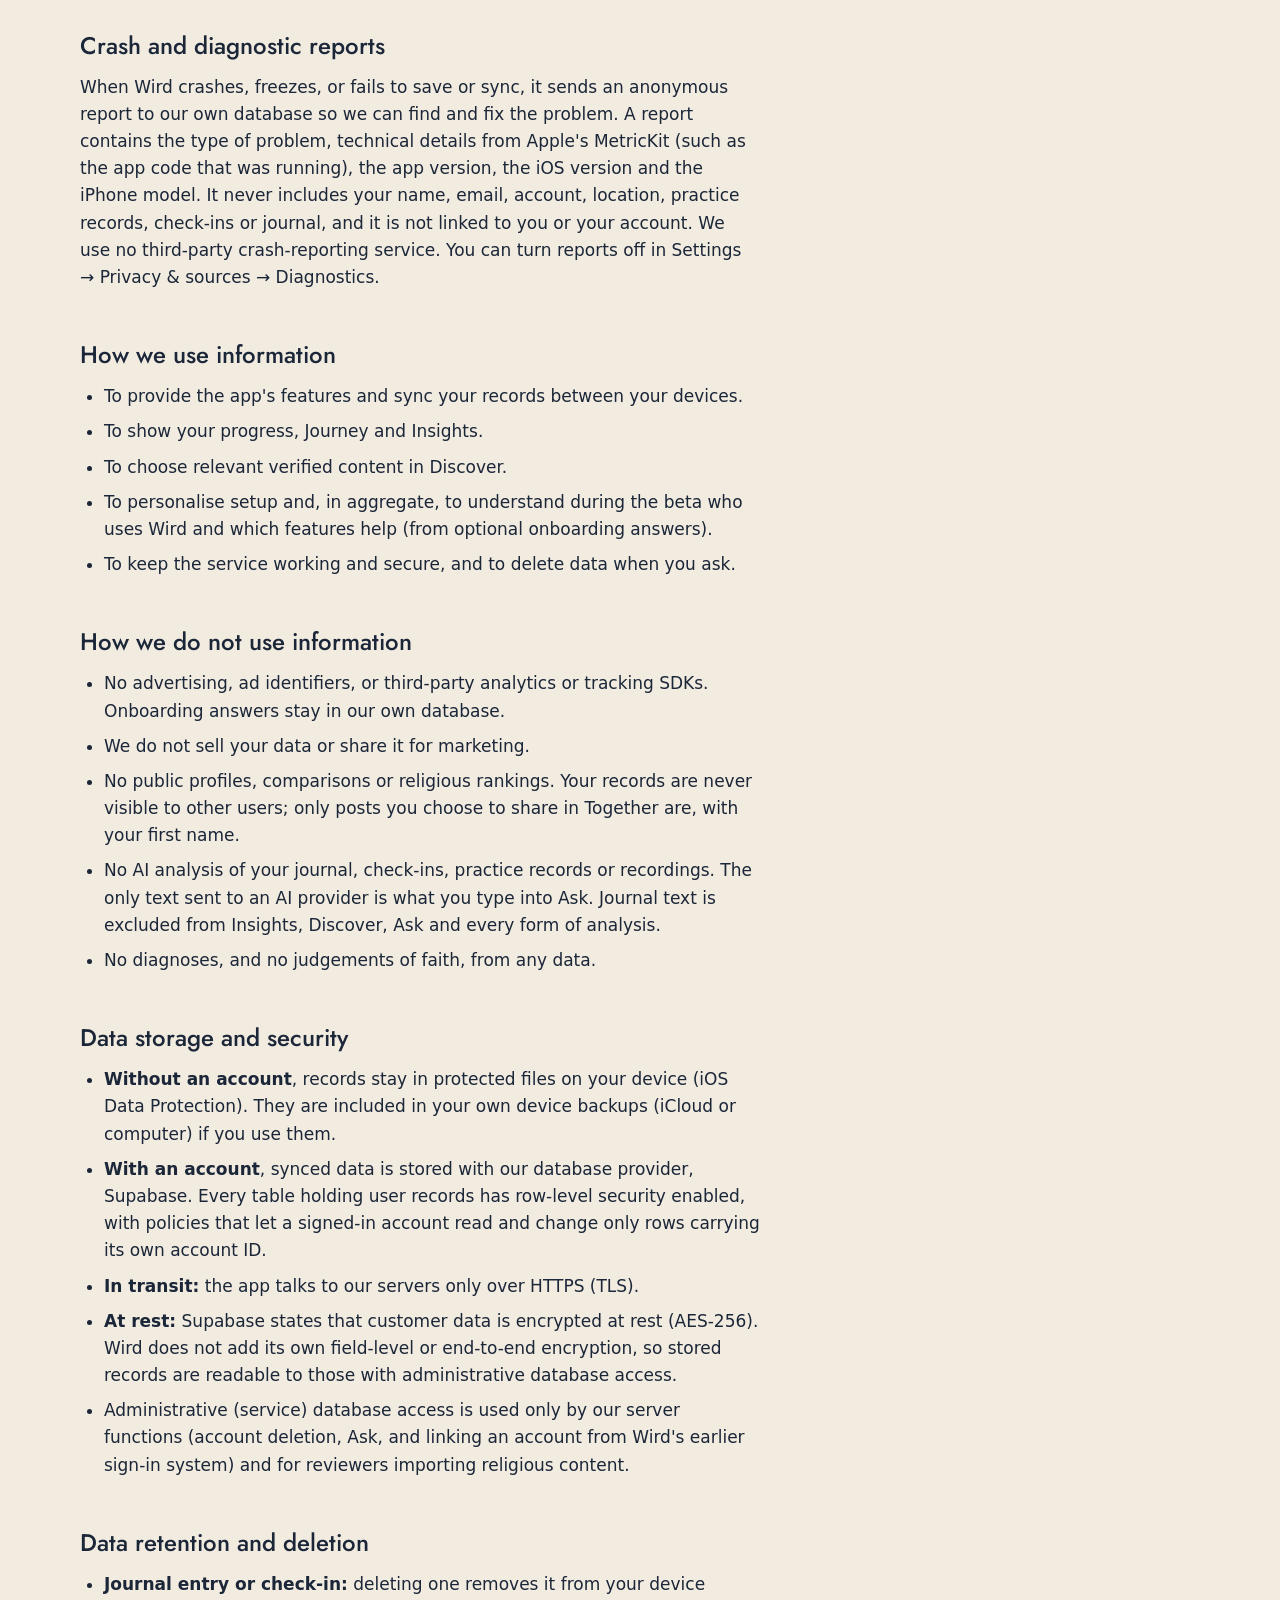
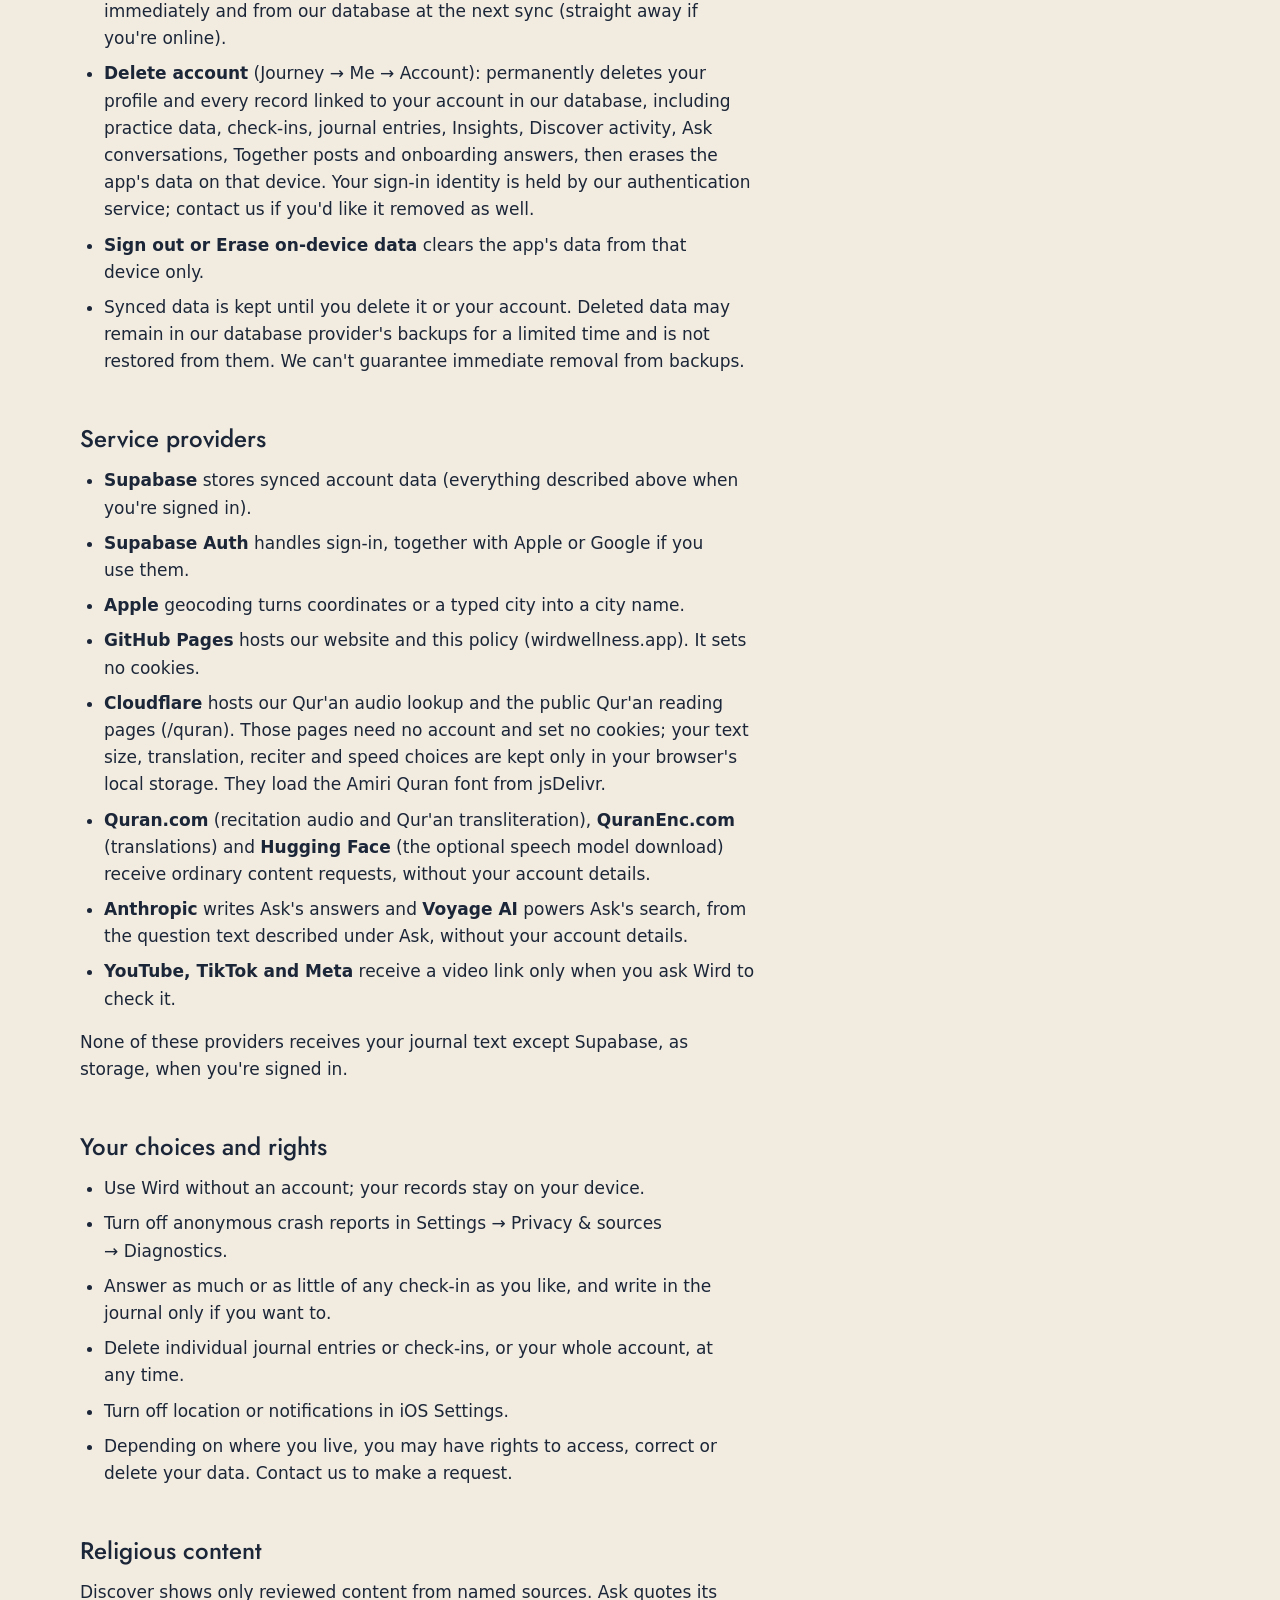
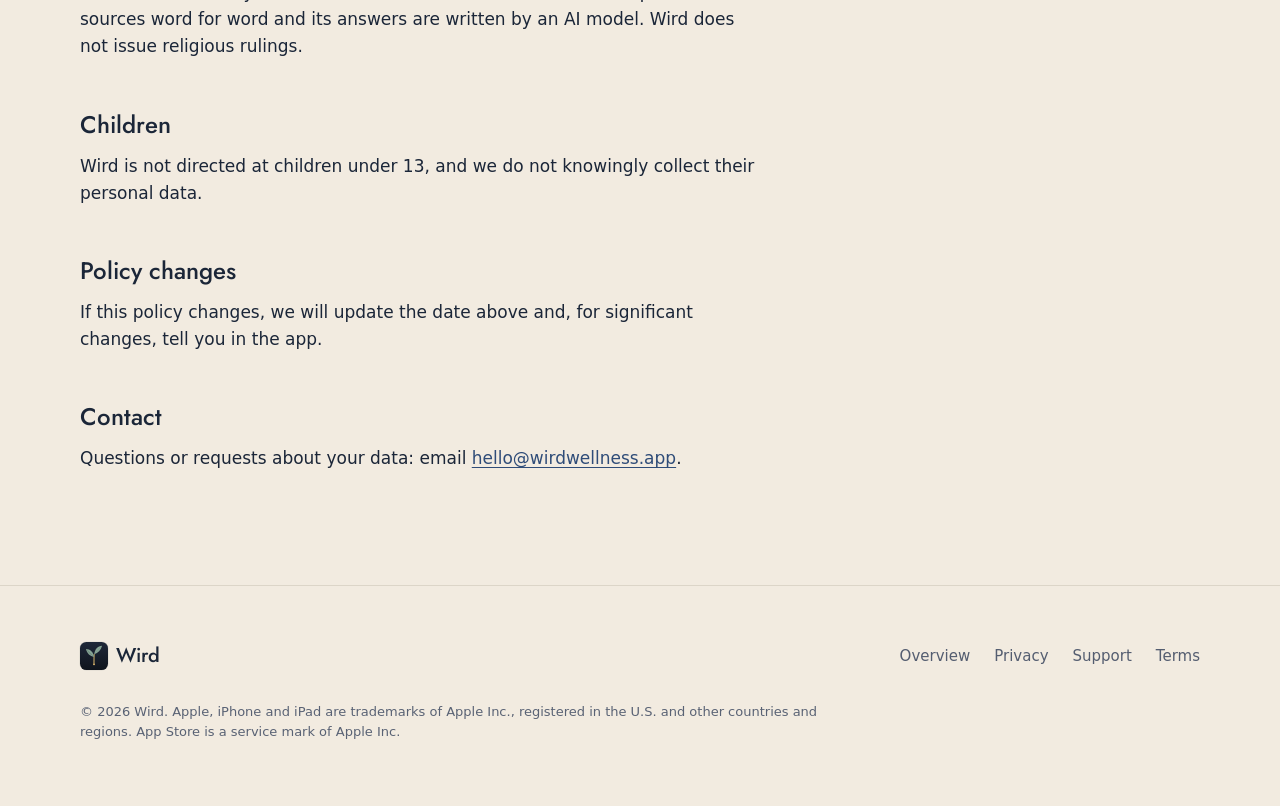
==== commit 6c474ea4: "Privacy: publish the full policy (Ask and Together included) The page was a summary that linked to t" ====
--- a/privacy/index.html
+++ b/privacy/index.html
@@ -9,7 +9,9 @@
 <meta name="theme-color" content="#f2ebe0" media="(prefers-color-scheme: light)">
 <meta name="theme-color" content="#0f141c" media="(prefers-color-scheme: dark)">
 <meta property="og:title" content="Privacy · Wird">
-<meta property="og:image" content="../assets/og.png">
+<meta property="og:url" content="https://www.wirdwellness.app/privacy/">
+<meta property="og:image" content="https://www.wirdwellness.app/assets/og.png">
+<link rel="canonical" href="https://www.wirdwellness.app/privacy/">
 <link rel="icon" href="../assets/icon.svg" type="image/svg+xml">
 <link rel="apple-touch-icon" href="../assets/apple-touch-icon.png">
 <link rel="preconnect" href="https://fonts.googleapis.com">
@@ -39,48 +41,161 @@
 <main id="main" class="section">
   <article class="wrap">
     <div class="prose">
-      <h1 class="display">Privacy</h1>
-      <p class="lede" style="margin-top:16px">Wird is a personal practice companion. It has no ads, no analytics or tracking from other companies, and no public counts of anything devotional.</p>
-
-      <div class="card card--pad">
-        <p><strong>This page is a short summary.</strong> The full privacy policy, the same one linked from the app and the App Store, has every detail and is the one that applies.</p>
-        <a class="text-link" href="https://sakinah-blq7852-backend.rork.app/privacy">Read the full privacy policy
-          <svg width="16" height="16" viewBox="0 0 24 24" fill="none" stroke="currentColor" stroke-width="2" stroke-linecap="round" stroke-linejoin="round" aria-hidden="true"><path d="M9 6l6 6-6 6"/></svg>
-        </a>
-      </div>
-
-      <h2>What stays on your device</h2>
-      <ul>
-        <li><strong>Your exact location.</strong> It is used to calculate prayer times and the Qibla, and is never sent to our servers. With an account, only a city name and time zone sync.</li>
-        <li><strong>Your recitation.</strong> Recite back records only while you tap record. Your voice is analysed on your phone, held in memory for that check, then discarded. It is never saved or uploaded.</li>
-        <li><strong>Your compass heading</strong> for the Qibla finder. It is not stored or sent.</li>
-        <li><strong>Everything, if you don’t make an account.</strong> Without one, your records stay on your device.</li>
-      </ul>
-
-      <h2>What syncs if you make an account</h2>
-      <p>An account is optional. With one, your records sync over an encrypted connection so you can use Wird on more than one device. Access rules let each account read only its own records.</p>
-      <p>Your Evening Journal syncs too, but it is only ever shown back to you. It is never used for insights, recommendations or analysis.</p>
-
-      <h2>What Wird never does</h2>
-      <ul>
-        <li>Show ads, or sell or share your data for marketing.</li>
-        <li>Use tracking or analytics services from other companies.</li>
-        <li>Rank people, compare them, or judge anyone’s faith.</li>
-        <li>Rewrite or generate Quran, hadith or dua text.</li>
-      </ul>
-
-      <h2>Your choices</h2>
-      <ul>
-        <li><strong>Delete your account</strong> from Journey › Me › Account › Delete account. This removes your profile and every record linked to it.</li>
-        <li><strong>Erase data on this device</strong> from the same place when you are not signed in.</li>
-        <li><strong>Turn off notifications or location</strong> at any time in the Settings app on your iPhone or iPad.</li>
-      </ul>
-
-      <h2>Children</h2>
-      <p>Wird is not directed at children under 13, and we do not knowingly collect their personal data.</p>
-
-      <h2>Questions</h2>
-      <p>Write to us from the <a href="../support/">Support page</a>.</p>
+
+  <h1 class="display">Privacy Policy</h1>
+  <p class="updated">Wird · Last updated 25 October 2026</p>
+
+  <div class="card card--pad">
+    <strong>In short:</strong> Wird is a personal practice companion. It has no ads, no third-party analytics or tracking SDKs, no public profiles and no leaderboards. Its one AI feature, Ask, is optional and is described below. Without an account, your records stay on your device. With an account, they sync to our database, where access rules let each account read only its own records; the only things other people see are posts you choose to share in Together. Your Evening Journal is never used for Insights, Discover recommendations, Ask or any AI analysis. You can delete your account and synced data from inside the app.
+  </div>
+
+  <h2 id="provide">Information you provide</h2>
+  <p>Everything Wird stores comes from what you choose to record in the app. Nothing is required except what you need for the features you use.</p>
+
+  <h2 id="onboarding">Onboarding answers (public beta)</h2>
+  <p>When you first open Wird, a few optional questions help shape the app around you: what you hope to strengthen, where you're starting from, what usually gets in the way, which practices matter to you, when reminders would help, a broad age range and gender (each with "Prefer not to say"), and how you found Wird. Every question can be skipped. We never ask for your date of birth, address, ethnicity, sect or similar details.</p>
+  <p>Your answers are stored on your device and used to pre-select practices and suggest reminder settings. During the beta we also use them, in aggregate, to understand who Wird is serving and which parts of the app help people most. To see where people stop during setup, Wird records which onboarding steps were completed and the options chosen, tagged with a random identifier created for this installation (not a device or advertising identifier). If you create an account, your answers and these steps are linked to it. Country and broad region (for example "GB", "England") come from the prayer location you choose; precise coordinates are never included. Short "Other" answers you type are limited to 140 characters.</p>
+
+  <h2 id="account">Account information</h2>
+  <p>Creating an account is optional. When you sign in with Apple or Google, our authentication service (Supabase Auth) receives the email address (or Apple private-relay address) and name the provider shares, and issues a sign-in session. We store a profile with your account ID and, if you choose, a display name, plus your theme, time zone and onboarding status. Your sign-in session is stored in your device's Keychain.</p>
+
+  <h2 id="practice">Practice and activity data</h2>
+  <p>You may record religious practice and related activity, including:</p>
+  <ul>
+    <li>obligatory prayers you mark as prayed, and, if you choose, that you prayed at the mosque (a yes/no you set yourself; no mosque name, location or proof is collected);</li>
+    <li>voluntary prayers (type, and optionally rak'ahs);</li>
+    <li>Qur'an reading time in the app, reading you log manually (minutes, surah, ayahs), and memorization progress (verse, status, attempt counts, a 0–1 match score, review dates);</li>
+    <li>dhikr counts;</li>
+    <li>Today's Activity assignments and whether you completed them;</li>
+    <li>your morning intention, midday and afternoon energy/stress taps, and evening focus;</li>
+    <li>tree and droplet history (daily droplets, bonus nourishment, growth stage and health), milestones, favorites, and an internal points record kept from an earlier version of the app.</li>
+  </ul>
+  <p>This data is used inside the app to show your progress, grow your tree, build your Journey and Insights, and choose Discover content. It is not used for advertising, is not sold or shared for marketing, and is never used for public rankings or any judgement of religious worth. Droplets and milestones are app motivation only and do not represent religious reward.</p>
+
+  <h2 id="checkins">Nightly Check-ins</h2>
+  <p>A Nightly Check-in records, each optional: your mood (for example Calm, Grateful, Tired or Stressed), your energy (Low / Okay / Good), your stress (Low / Medium / High), and the date and time. Check-ins saved before October 2026 may also contain short written answers from the earlier version; these are kept as you wrote them, are shown only in your Journal history, and are no longer asked for.</p>
+  <p>Check-in answers are used to show your own history and, together with your practice data, to find patterns for your Insights (for example, "On days when you reported lower stress, you also tended to…"). Insights describe tendencies, not causes. Wird does not use check-ins to diagnose any mental-health or medical condition, or to judge your religious status or the strength of your faith. Check-ins are not currently used for Discover recommendations.</p>
+  <p>You can clear tonight's check-in from the check-in screen; this removes it from your device and, when you're signed in, from our database.</p>
+
+  <h2 id="journal">Journal entries</h2>
+  <p>The Evening Journal is an open writing space. An entry contains the date, your text, timestamps, and which optional prompt you used, if any. Entries written with the earlier Evening Reflection may also include the prompt shown at the time and a mood label you chose.</p>
+  <p><strong>How journal text is used:</strong> only to show it back to you. Journal text, and whether you wrote an entry at all, is not used for Insights, Discover personalization or recommendation ranking, AI analysis, sentiment analysis, profiling, advertising or engagement optimization. It earns no droplets and is never counted. It is not sent to any AI provider and is not included in logs or analytics (Wird has no analytics service).</p>
+  <p><strong>Where it is stored:</strong> on your device in a protected app file. When you're signed in, entries also sync over an encrypted (HTTPS/TLS) connection to our database so you can use them on other devices. Journal entries are <em>not</em> end-to-end encrypted: like other synced records, they are stored in readable form in our database. Database access rules stop other users from reading them; people who operate the service and have administrative access to the database could technically access them. We access user records only to run the service, for example to delete an account on request.</p>
+  <p>Deleting a journal entry removes it from your device and, when signed in, from our database at the next sync.</p>
+
+  <h2 id="personalization">Personalization and Insights</h2>
+  <p>Insights are worked out <strong>on your device</strong> by fixed rules (no AI) from your practice data, check-ins and rhythm answers. Only suggestions you accept are saved to your account. Journey summarizes the same records.</p>
+  <p>Discover chooses which verified content to show using the time of day, the Islamic date, recent practice patterns (such as your usual Qur'an time and whether practice has been lighter lately), and your Discover activity. Personalization changes only <strong>selection</strong> and order. Qur'an, hadith, dua and Sunnah content is shown exactly as stored from its source; it is never rewritten or generated.</p>
+
+  <h2 id="discover">Discover activity</h2>
+  <p>When you're signed in, Discover records private signals with your account: content shown to you, content opened, expanded, saved or unsaved, revisited or scrolled past without opening, need/category lenses you open, and searches you type (up to 120 characters), along with the time of day, Islamic occasion and position in the feed. They are used only to make Discover more relevant for you, are never shown as counts, and are never shared.</p>
+  <p>Discover also keeps your learning progress: which stories you opened, the card you reached, whether you finished, saved or shared them, and your quiz answers (right or wrong). Without an account this stays on your device; with an account it syncs so you can resume on another device. It is used to resume stories, show Continue Learning, choose quiz questions from what you have read, suggest what to learn next, and show a short learning summary in your Insights. Quiz results are never ranked, compared with anyone or treated as a measure of faith, and learning never affects your tree.</p>
+  <p>If you export a visual card (for example an ayah or dua card) and choose Save to Photos, Wird asks for permission to add images to your Photos. It can only add the image you created; it cannot read your photo library.</p>
+
+  <h2 id="ask">Ask (sourced answers)</h2>
+  <p>Ask is optional and needs an account. When you ask a question:</p>
+  <ul>
+    <li><strong>What is sent:</strong> the text you type, and the earlier turns of that conversation, go to <strong>Anthropic</strong> (an AI model writes the answer) together with the Qur'an and hadith passages Wird retrieved for it. Your question also goes to <strong>Voyage AI</strong>, which turns it into a numeric representation used to find matching passages. Neither receives your name, email or account ID.</li>
+    <li><strong>What is stored with your account:</strong> your questions, the answers, the sources cited, your feedback on an answer, and a daily count of questions used.</li>
+    <li><strong>Checking a video link:</strong> the link goes to YouTube, TikTok or Meta (Instagram) to fetch the video's public title and caption, and that text, or a transcript you paste, goes to Anthropic. The link, title, caption and any pasted transcript are stored with your account.</li>
+    <li><strong>Reused answers:</strong> to answer repeated questions without asking the AI again, Wird keeps a copy of the question text (up to 500 characters) and its answer, not linked to your account.</li>
+    <li><strong>Never sent:</strong> your journal, check-ins, practice records, location or recordings.</li>
+  </ul>
+  <p>Answers are written by an AI model from the quoted sources, which are shown word for word beneath each answer. They can be wrong and are not religious rulings. Delete a conversation from Ask at any time; deleting your account deletes all of them.</p>
+
+  <h2 id="together">Together (sharing with others)</h2>
+  <p>Together is optional and needs an account. It is the only part of Wird where other people see anything from you, and only what you choose to post:</p>
+  <ul>
+    <li><strong>Reflections</strong> you post are shown to other Together users with your first name only. Others can respond with "Ameen"; who said Ameen is not shown.</li>
+    <li><strong>Circles</strong> are private groups of up to 12 people, joined with an invite code. Posts in a circle are shown only to its members, with your first name.</li>
+    <li><strong>Shared goals:</strong> if you join one, the Qur'an reading you record while it runs counts toward a group total. Others see only the total and how many people joined, never what you read.</li>
+    <li><strong>Masjids</strong> you follow, and any claim or correction you submit for a masjid listing, are stored with your account. Claims and corrections are read by our reviewers.</li>
+    <li><strong>Safety:</strong> you accept the community guidelines before posting. Any post can be reported and any author blocked. Three reports hide a post until a reviewer looks at it. Reports and blocks are stored with your account and are not shown to the person reported or blocked.</li>
+  </ul>
+  <p>You can delete your own posts at any time. Deleting your account deletes your posts, Ameens, reports, blocks, circle memberships and masjid claims; a circle you started passes to its longest-standing member.</p>
+
+  <h2 id="location">Location</h2>
+  <p>If you allow location access, your device's location is used to calculate prayer times and the Qibla direction. Precise coordinates are stored only on your device and never sent to our servers. To show a city name, your coordinates (or a city you type) are sent to Apple's geocoding service. If you have an account, only the city label (for example "London, United Kingdom") and time zone are synced.</p>
+
+  <h2 id="device">Compass, microphone and notifications</h2>
+  <ul>
+    <li><strong>Compass:</strong> the Qibla finder reads your heading on the device. It is not stored or sent.</li>
+    <li><strong>Microphone:</strong> recite-back records only while you tap record. Your recitation is analysed entirely on your device by a downloaded Qur'an speech model, held in memory for that check, then discarded. It is never saved or uploaded. Recite-back does not grade tajweed and is not a religious ruling.</li>
+    <li><strong>Notifications:</strong> reminders are scheduled locally. We use no push-notification servers, send no marketing, and notifications never include journal content.</li>
+  </ul>
+
+  <h2 id="diagnostics">Crash and diagnostic reports</h2>
+  <p>When Wird crashes, freezes, or fails to save or sync, it sends an anonymous report to our own database so we can find and fix the problem. A report contains the type of problem, technical details from Apple's MetricKit (such as the app code that was running), the app version, the iOS version and the iPhone model. It never includes your name, email, account, location, practice records, check-ins or journal, and it is not linked to you or your account. We use no third-party crash-reporting service. You can turn reports off in Settings → Privacy &amp; sources → Diagnostics.</p>
+
+  <h2 id="use">How we use information</h2>
+  <ul>
+    <li>To provide the app's features and sync your records between your devices.</li>
+    <li>To show your progress, Journey and Insights.</li>
+    <li>To choose relevant verified content in Discover.</li>
+    <li>To personalise setup and, in aggregate, to understand during the beta who uses Wird and which features help (from optional onboarding answers).</li>
+    <li>To keep the service working and secure, and to delete data when you ask.</li>
+  </ul>
+
+  <h2 id="not-use">How we do not use information</h2>
+  <ul>
+    <li>No advertising, ad identifiers, or third-party analytics or tracking SDKs. Onboarding answers stay in our own database.</li>
+    <li>We do not sell your data or share it for marketing.</li>
+    <li>No public profiles, comparisons or religious rankings. Your records are never visible to other users; only posts you choose to share in Together are, with your first name.</li>
+    <li>No AI analysis of your journal, check-ins, practice records or recordings. The only text sent to an AI provider is what you type into Ask. Journal text is excluded from Insights, Discover, Ask and every form of analysis.</li>
+    <li>No diagnoses, and no judgements of faith, from any data.</li>
+  </ul>
+
+  <h2 id="security">Data storage and security</h2>
+  <ul>
+    <li><strong>Without an account</strong>, records stay in protected files on your device (iOS Data Protection). They are included in your own device backups (iCloud or computer) if you use them.</li>
+    <li><strong>With an account</strong>, synced data is stored with our database provider, Supabase. Every table holding user records has row-level security enabled, with policies that let a signed-in account read and change only rows carrying its own account ID.</li>
+    <li><strong>In transit:</strong> the app talks to our servers only over HTTPS (TLS).</li>
+    <li><strong>At rest:</strong> Supabase states that customer data is encrypted at rest (AES-256). Wird does not add its own field-level or end-to-end encryption, so stored records are readable to those with administrative database access.</li>
+    <li>Administrative (service) database access is used only by our server functions (account deletion, Ask, and linking an account from Wird's earlier sign-in system) and for reviewers importing religious content.</li>
+  </ul>
+
+  <h2 id="retention">Data retention and deletion</h2>
+  <ul>
+    <li><strong>Journal entry or check-in:</strong> deleting one removes it from your device immediately and from our database at the next sync (straight away if you're online).</li>
+    <li><strong>Delete account</strong> (Journey → Me → Account): permanently deletes your profile and every record linked to your account in our database, including practice data, check-ins, journal entries, Insights, Discover activity, Ask conversations, Together posts and onboarding answers, then erases the app's data on that device. Your sign-in identity is held by our authentication service; contact us if you'd like it removed as well.</li>
+    <li><strong>Sign out or Erase on-device data</strong> clears the app's data from that device only.</li>
+    <li>Synced data is kept until you delete it or your account. Deleted data may remain in our database provider's backups for a limited time and is not restored from them. We can't guarantee immediate removal from backups.</li>
+  </ul>
+
+  <h2 id="providers">Service providers</h2>
+  <ul>
+    <li><strong>Supabase</strong> stores synced account data (everything described above when you're signed in).</li>
+    <li><strong>Supabase Auth</strong> handles sign-in, together with Apple or Google if you use them.</li>
+    <li><strong>Apple</strong> geocoding turns coordinates or a typed city into a city name.</li>
+    <li><strong>GitHub Pages</strong> hosts our website and this policy (wirdwellness.app). It sets no cookies.</li>
+    <li><strong>Cloudflare</strong> hosts our Qur'an audio lookup and the public Qur'an reading pages (/quran). Those pages need no account and set no cookies; your text size, translation, reciter and speed choices are kept only in your browser's local storage. They load the Amiri Quran font from jsDelivr.</li>
+    <li><strong>Quran.com</strong> (recitation audio and Qur'an transliteration), <strong>QuranEnc.com</strong> (translations) and <strong>Hugging Face</strong> (the optional speech model download) receive ordinary content requests, without your account details.</li>
+    <li><strong>Anthropic</strong> writes Ask's answers and <strong>Voyage AI</strong> powers Ask's search, from the question text described under Ask, without your account details.</li>
+    <li><strong>YouTube, TikTok and Meta</strong> receive a video link only when you ask Wird to check it.</li>
+  </ul>
+  <p>None of these providers receives your journal text except Supabase, as storage, when you're signed in.</p>
+
+  <h2 id="choices">Your choices and rights</h2>
+  <ul>
+    <li>Use Wird without an account; your records stay on your device.</li>
+    <li>Turn off anonymous crash reports in Settings → Privacy &amp; sources → Diagnostics.</li>
+    <li>Answer as much or as little of any check-in as you like, and write in the journal only if you want to.</li>
+    <li>Delete individual journal entries or check-ins, or your whole account, at any time.</li>
+    <li>Turn off location or notifications in iOS Settings.</li>
+    <li>Depending on where you live, you may have rights to access, correct or delete your data. Contact us to make a request.</li>
+  </ul>
+
+  <h2 id="religious">Religious content</h2>
+  <p>Discover shows only reviewed content from named sources. Ask quotes its sources word for word and its answers are written by an AI model. Wird does not issue religious rulings.</p>
+
+  <h2 id="children">Children</h2>
+  <p>Wird is not directed at children under 13, and we do not knowingly collect their personal data.</p>
+
+  <h2 id="changes">Policy changes</h2>
+  <p>If this policy changes, we will update the date above and, for significant changes, tell you in the app.</p>
+
+  <h2 id="contact">Contact</h2>
+  <p>Questions or requests about your data: email <a href="mailto:hello@wirdwellness.app">hello@wirdwellness.app</a>.</p>
     </div>
   </article>
 </main>
--- a/assets/wird.css
+++ b/assets/wird.css
@@ -142,7 +142,7 @@
 .skip-link {
   position: absolute;
   left: 16px;
-  top: -64px;
+  top: 16px;
   z-index: 100;
   padding: 12px 16px;
   border-radius: var(--radius-md);
@@ -150,10 +150,11 @@
   color: var(--on-action);
   font-weight: 600;
   text-decoration: none;
-  transition: top 200ms var(--ease-out);
-}
-
-.skip-link:focus { top: 16px; }
+  transform: translateY(-96px);
+  transition: transform 200ms var(--ease-out);
+}
+
+.skip-link:focus { transform: none; }
 
 .visually-hidden {
   position: absolute !important;
@@ -668,7 +669,7 @@
 
 @media (hover: hover) and (pointer: fine) {
   .lift.is-in, .lift .card, .lift.card {
-    transition: transform 400ms var(--ease-settle), box-shadow 400ms var(--ease-settle);
+    transition: transform 250ms var(--ease-out), box-shadow 250ms var(--ease-out);
   }
   .lift:hover { transform: translateY(-2px); box-shadow: var(--shadow-lift); }
 }
@@ -912,7 +913,7 @@
 
 @supports (animation-timeline: view()) {
   @media (prefers-reduced-motion: no-preference) {
-    .grow__track { height: 320svh; view-timeline-name: --tree; view-timeline-axis: block; }
+    .grow__track { height: 240svh; view-timeline-name: --tree; view-timeline-axis: block; }
 
     .grow__stage {
       position: sticky;
@@ -943,6 +944,7 @@
       background: var(--tint); color: var(--ink-secondary); box-shadow: none; font-weight: 400;
       animation-name: chip-on; animation-fill-mode: none;
     }
+    .grow__track .stages li.stages__more { animation: none; background: transparent; box-shadow: inset 0 0 0 1px var(--hairline); color: var(--ink-tertiary); }
 
     .grow__track .grow__line { animation-name: line-show; animation-fill-mode: none; }
     .grow__track .grow__line:last-child { animation-name: line-show-hold; animation-fill-mode: forwards; }
@@ -967,6 +969,11 @@
   0% { opacity: 0; transform: translateY(8px); }
   14%, 100% { opacity: 1; transform: none; }
 }
+
+/* Looping motion pauses while its element is off screen (toggled by an observer in wird.js),
+   so the page spends nothing on leaves drying or words lighting that nobody can see. */
+
+.is-offscreen, .is-offscreen * { animation-play-state: paused !important; }
 
 /* Reduce Motion: every end state, at once. */
 
@@ -1088,7 +1095,7 @@
 .faq details::details-content {
   block-size: 0;
   overflow: clip;
-  transition: block-size 350ms var(--ease-settle), content-visibility 350ms allow-discrete;
+  transition: block-size 300ms var(--ease-out), content-visibility 300ms allow-discrete;
 }
 
 .faq details[open]::details-content { block-size: auto; }
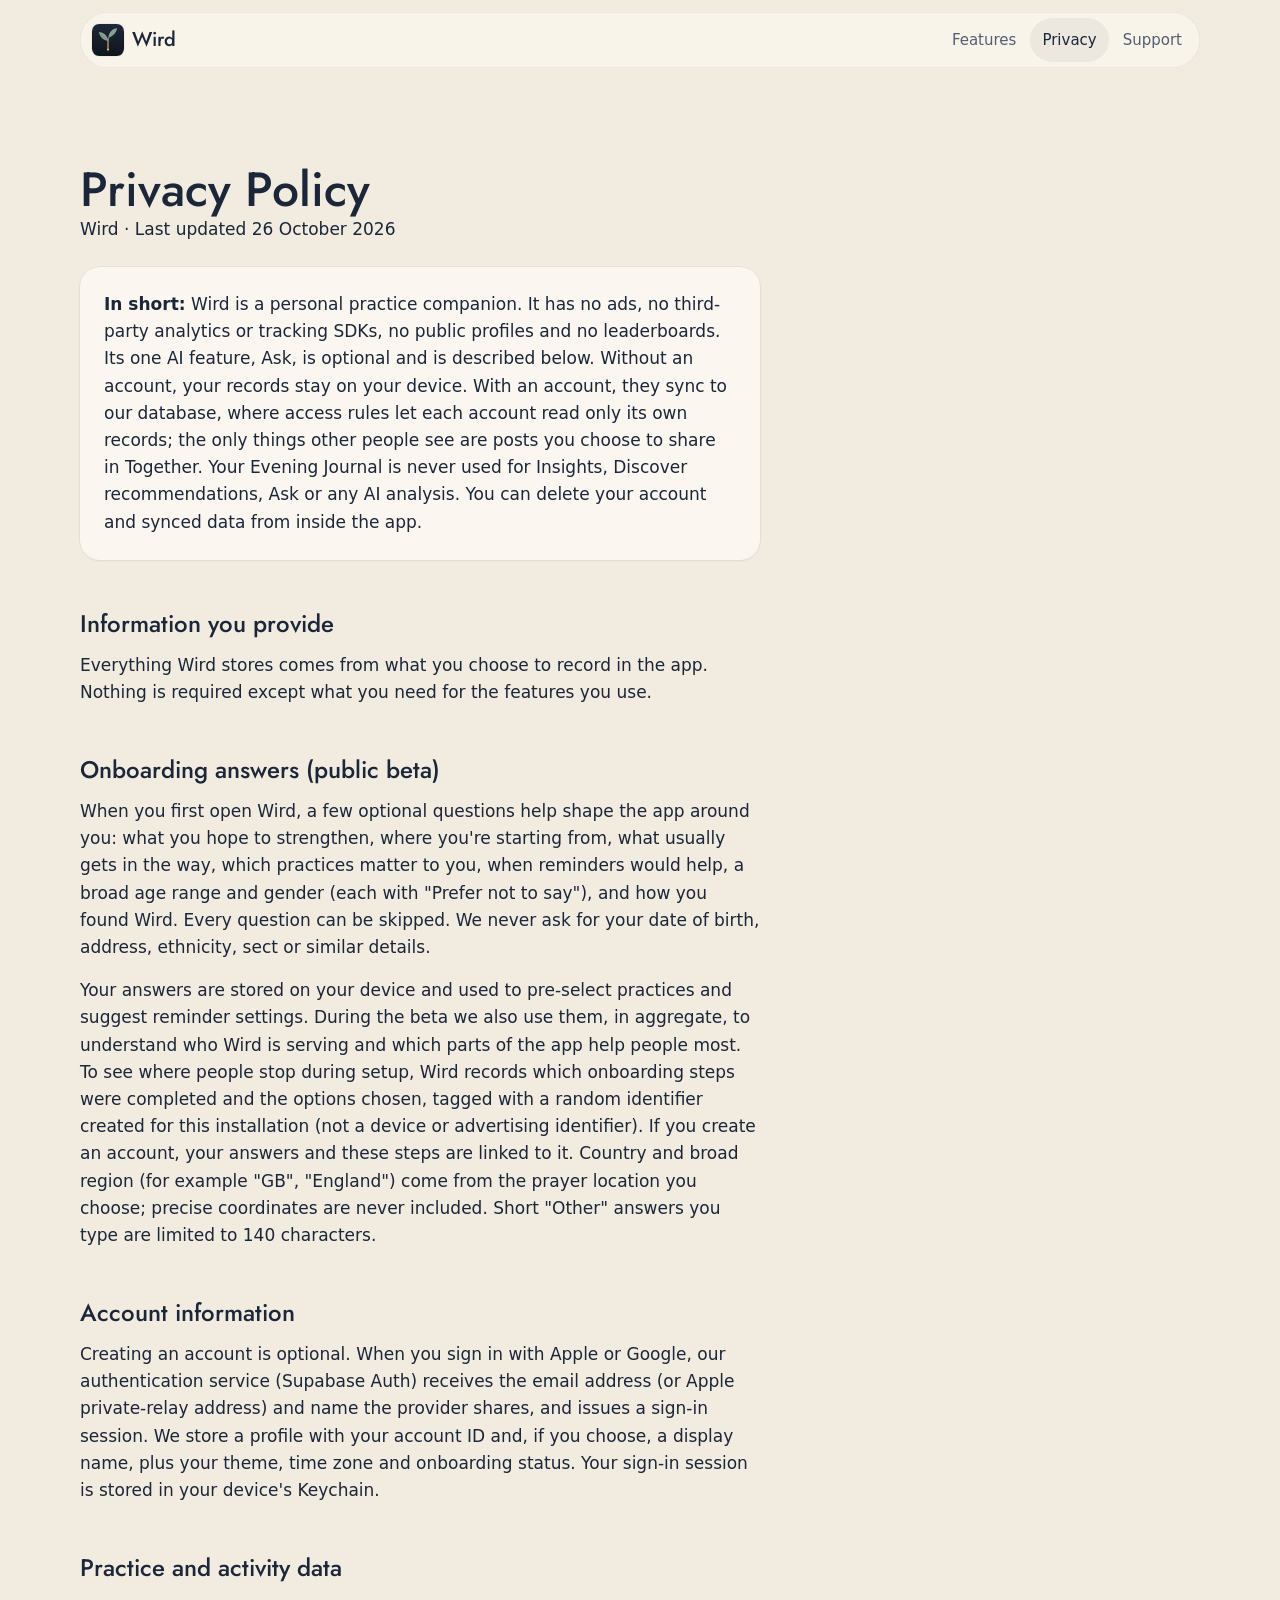
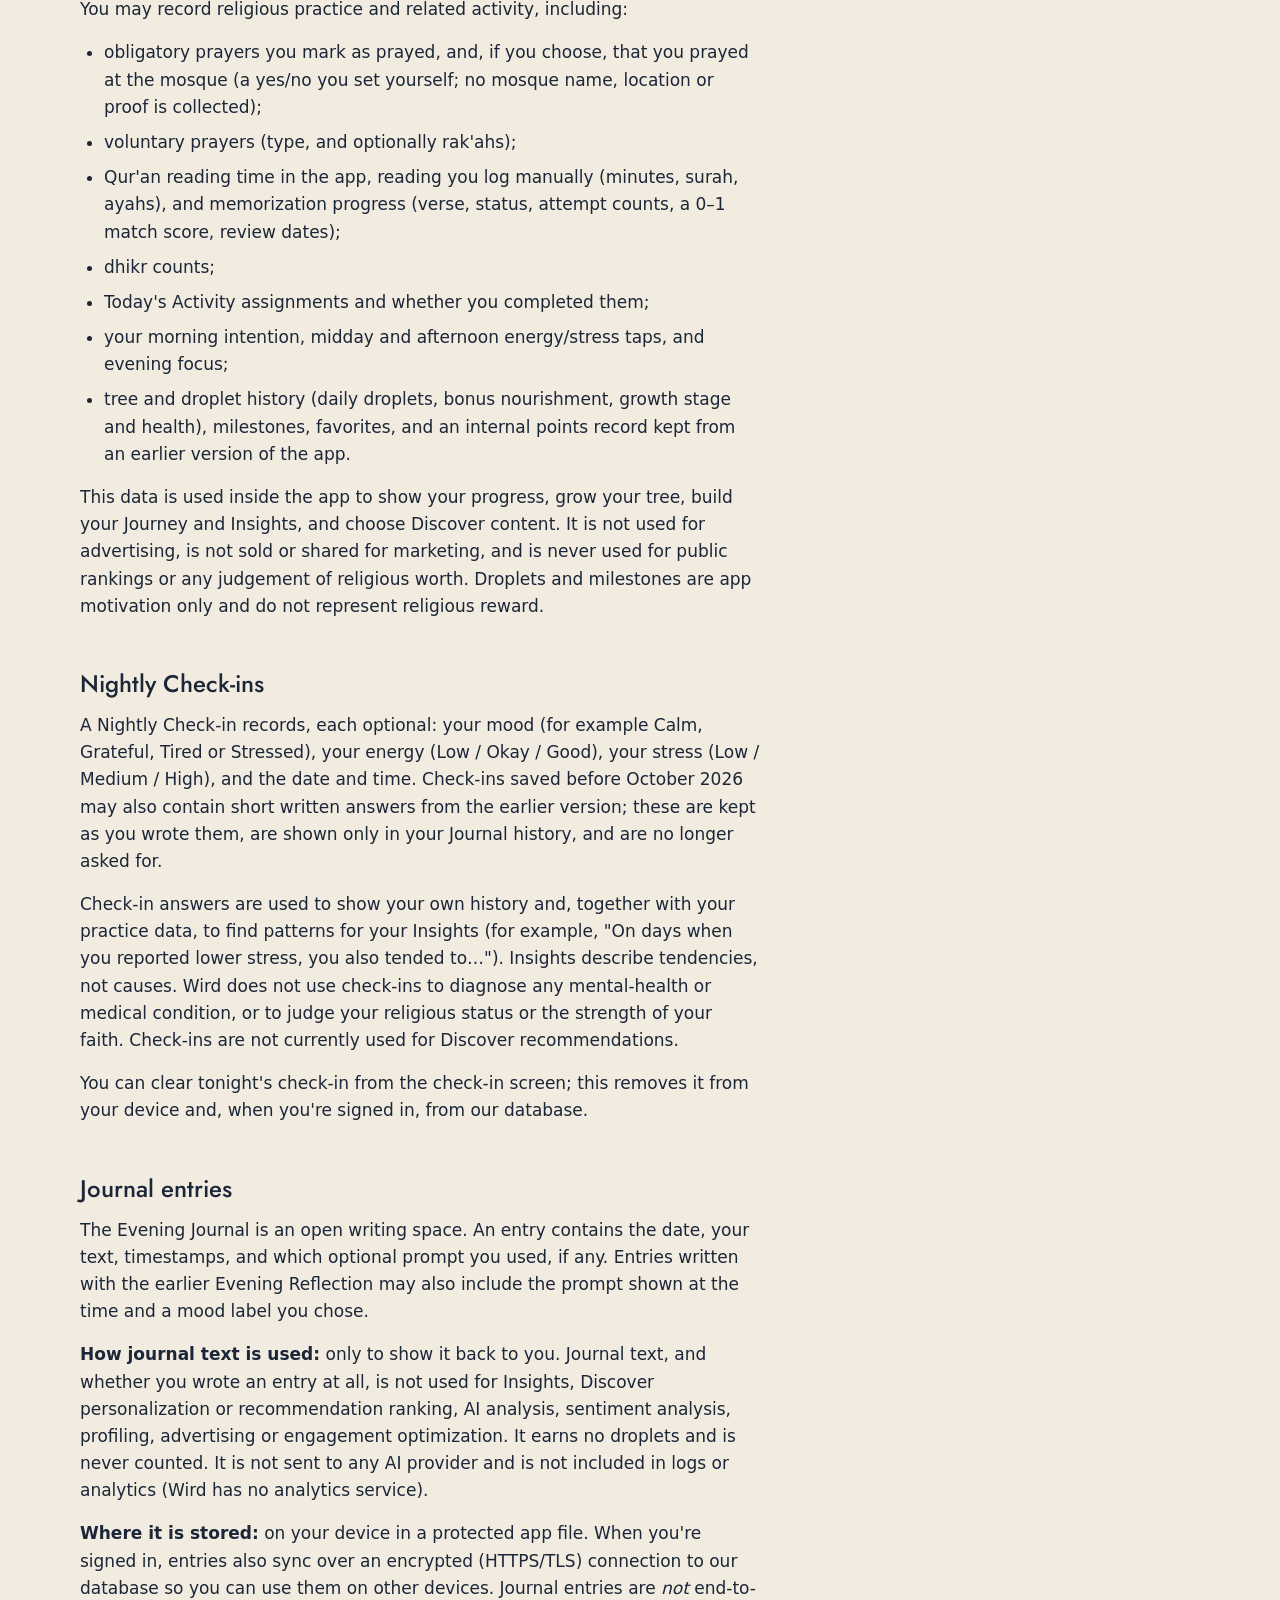
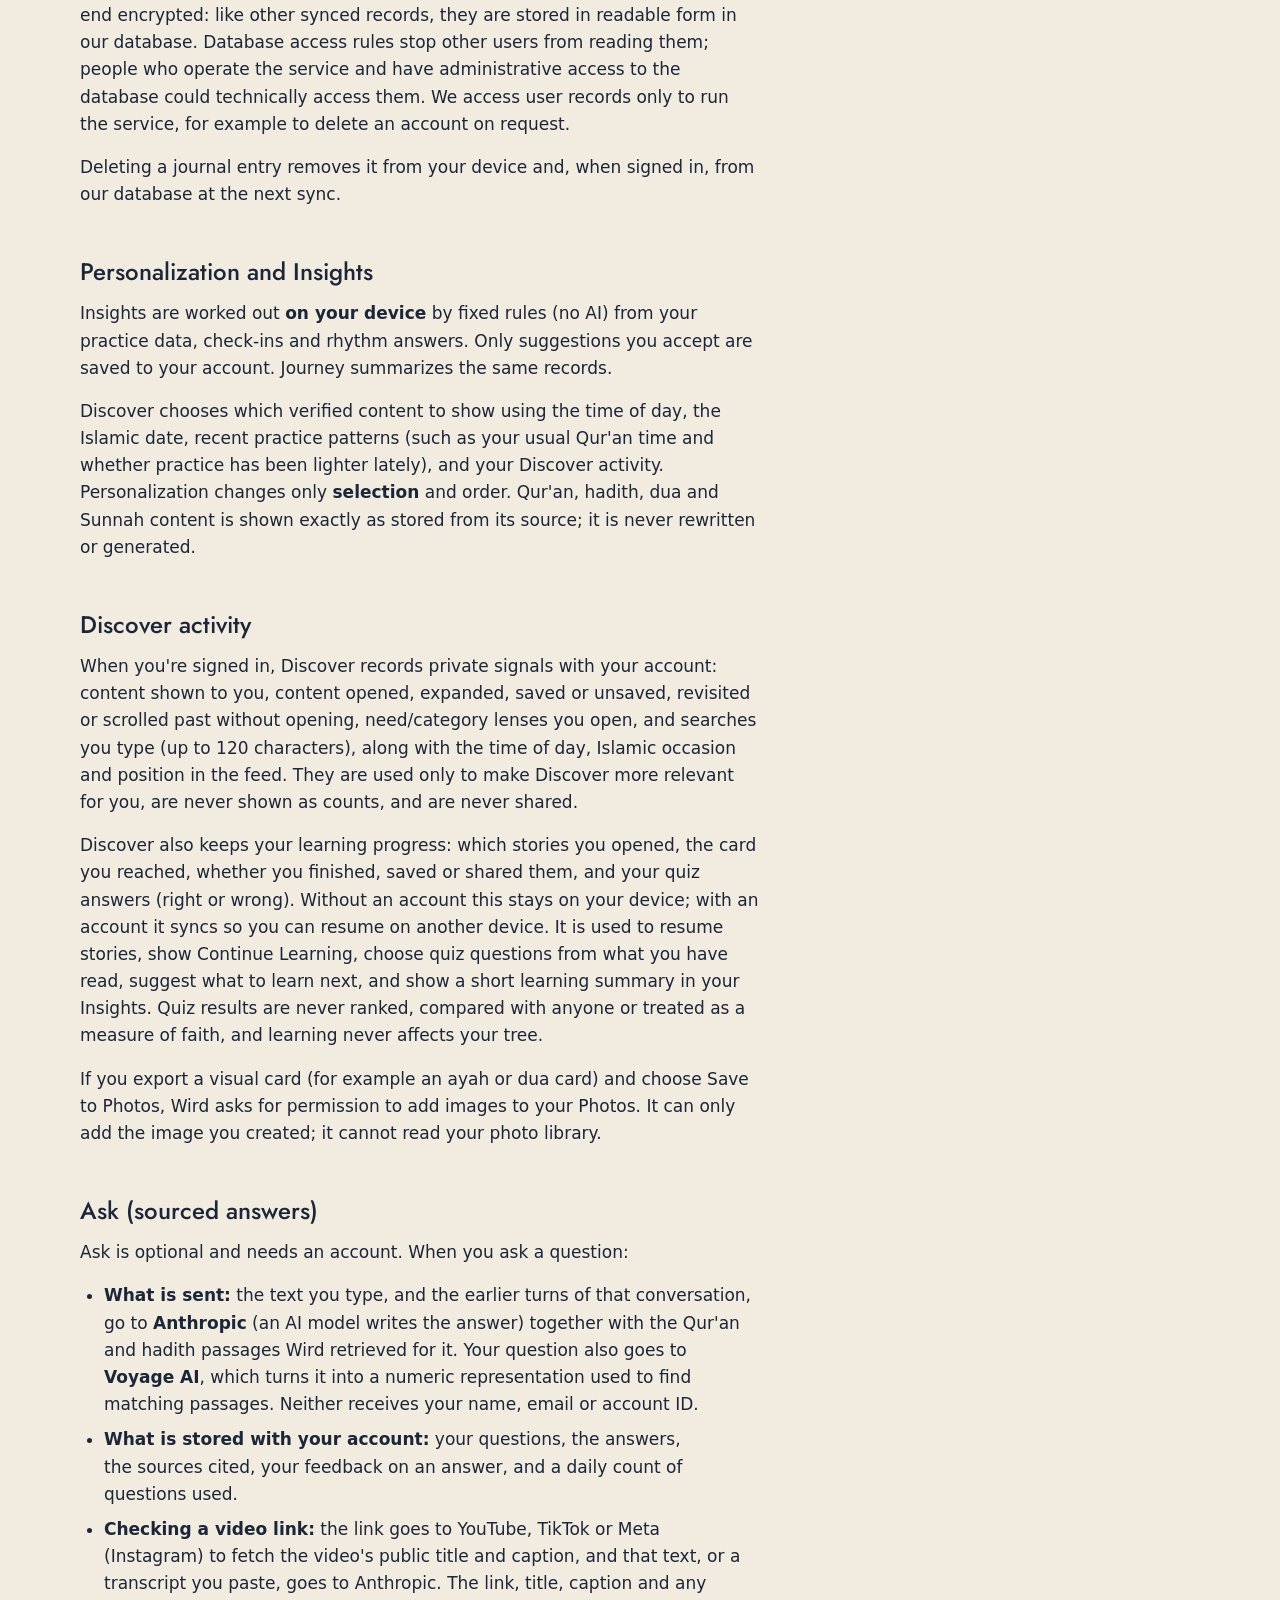
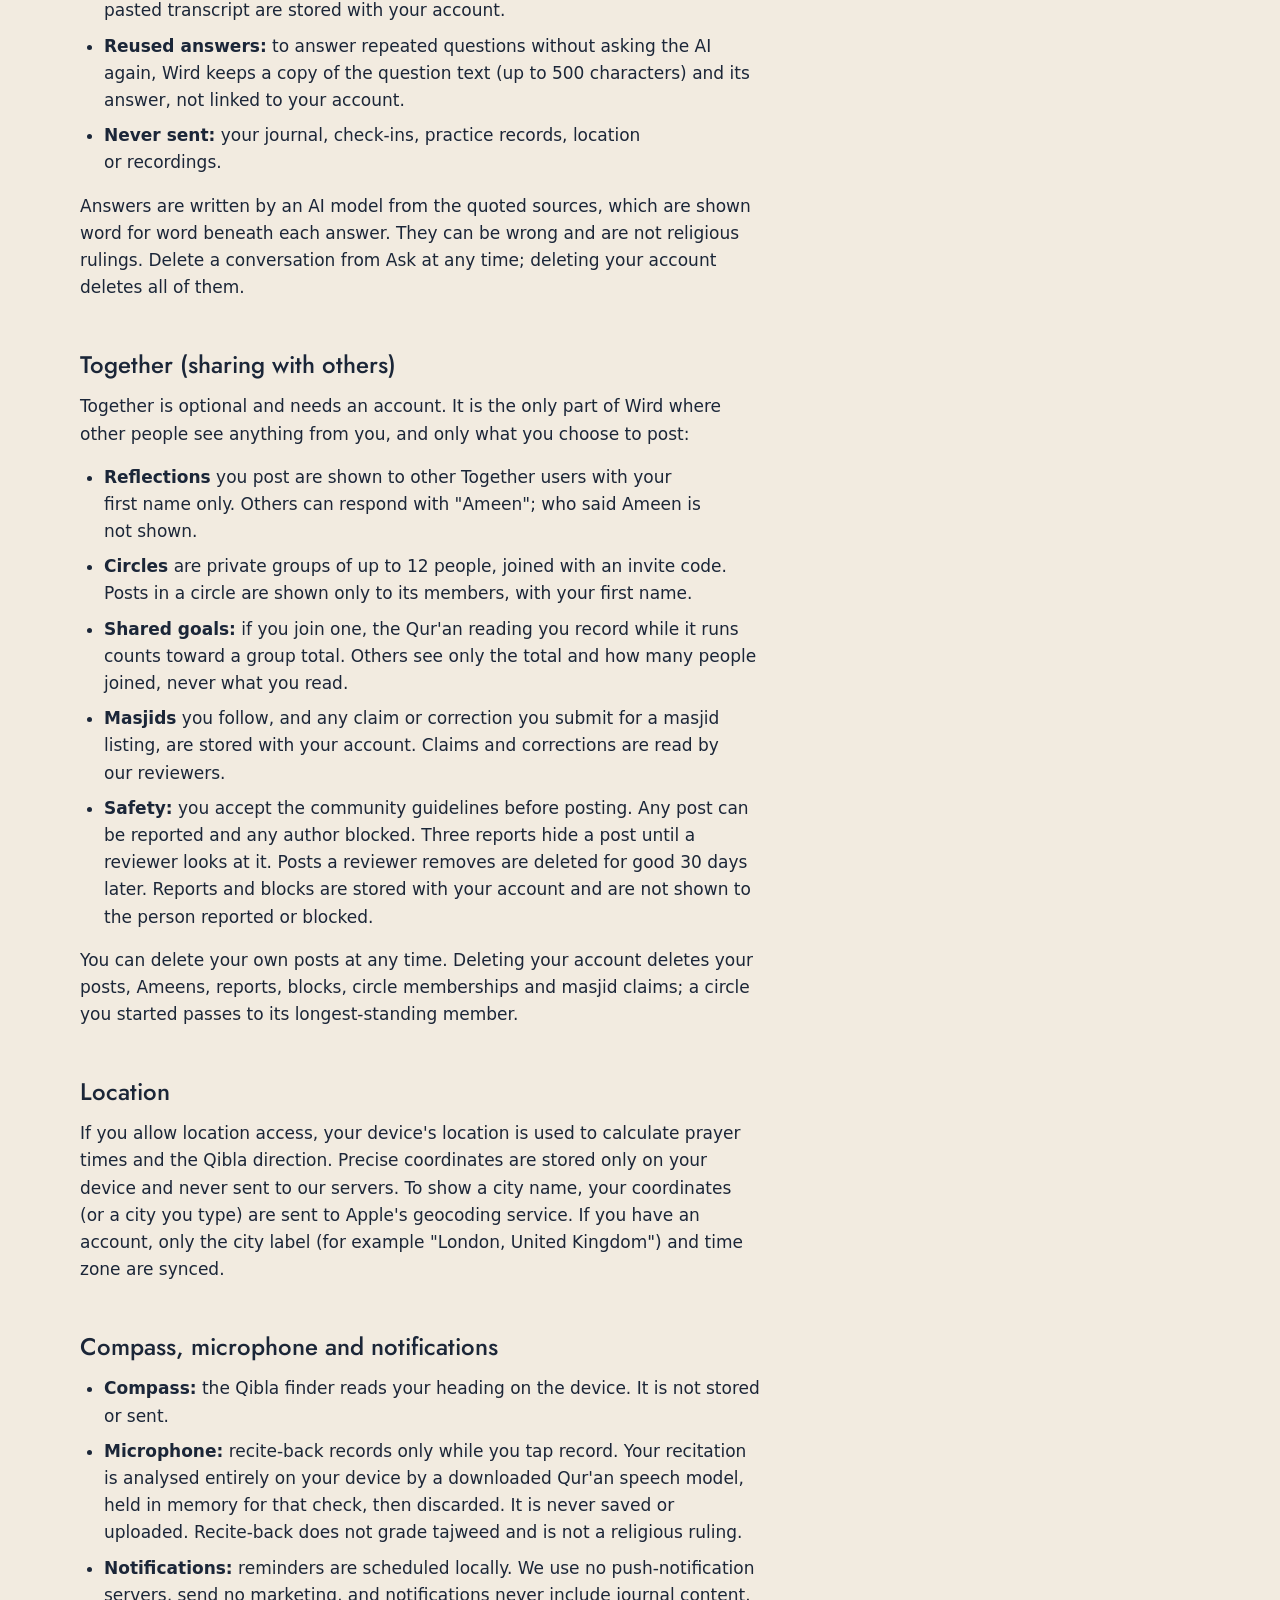
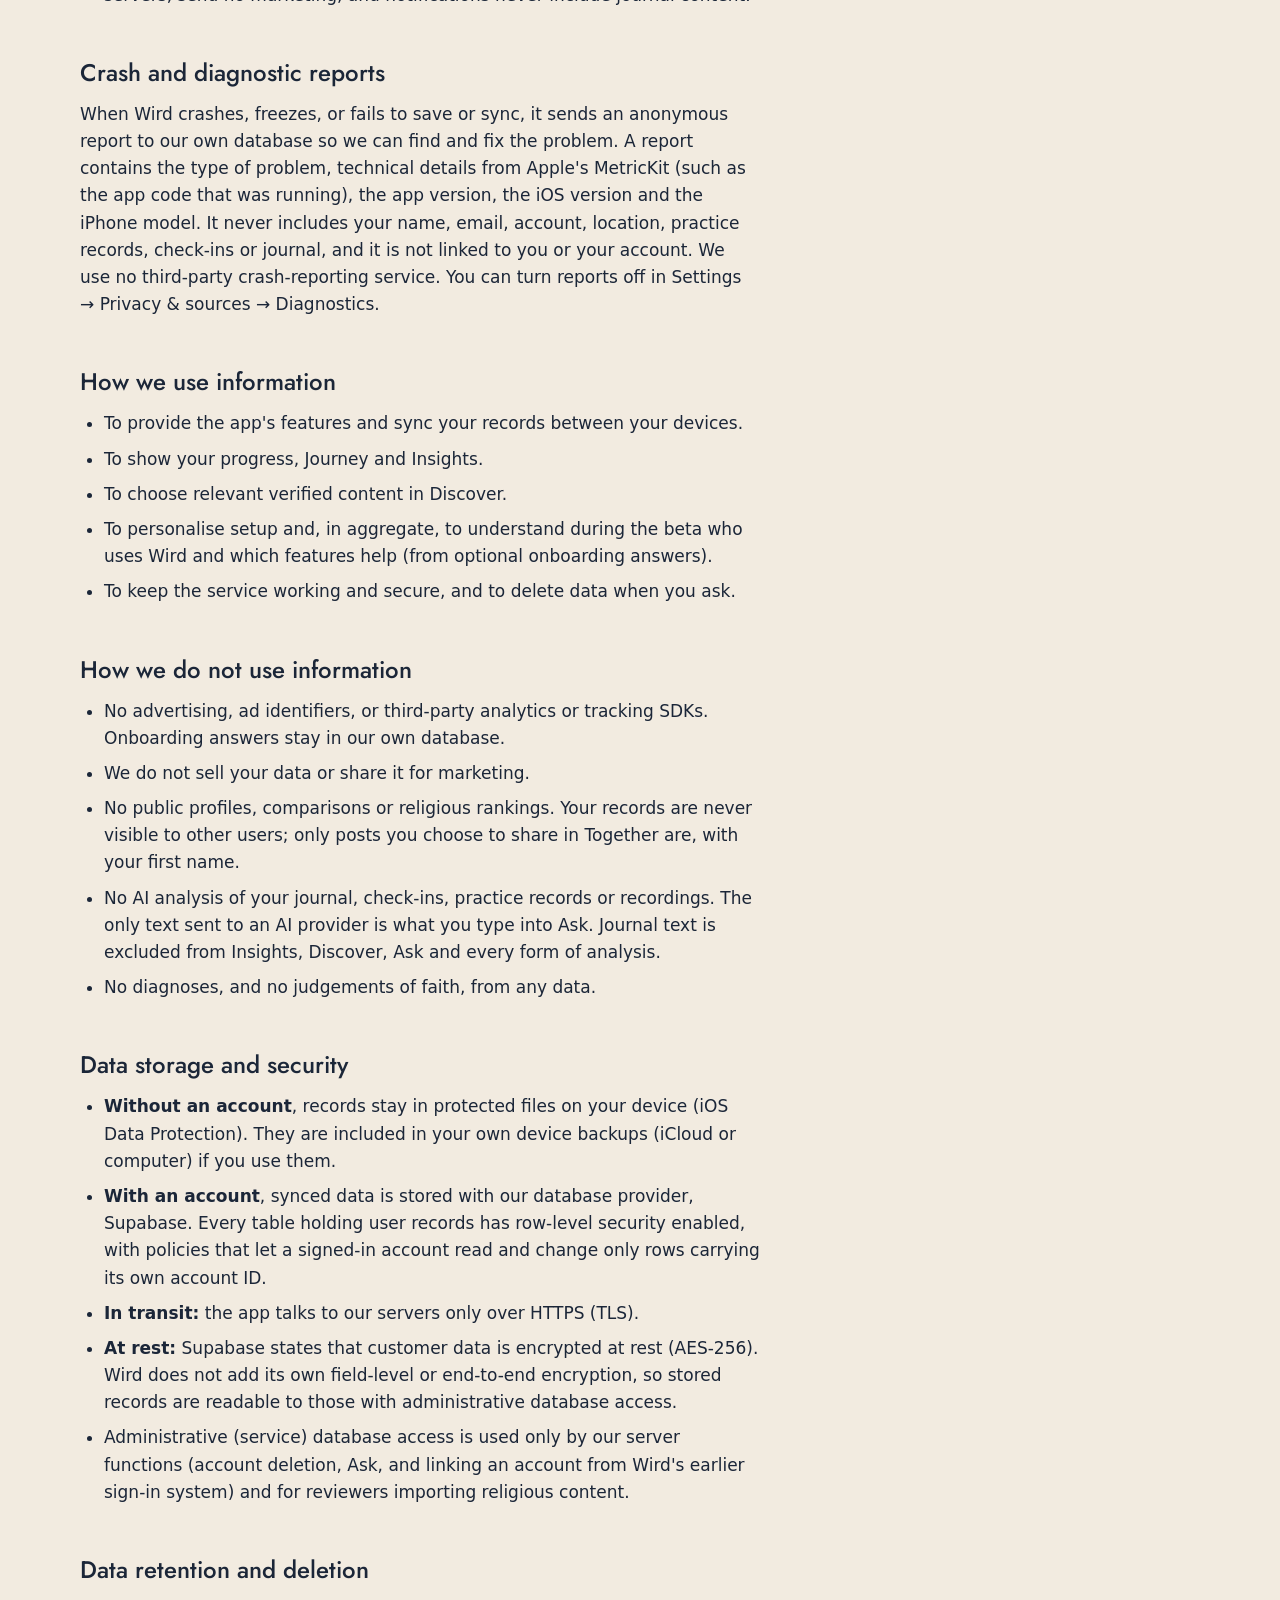
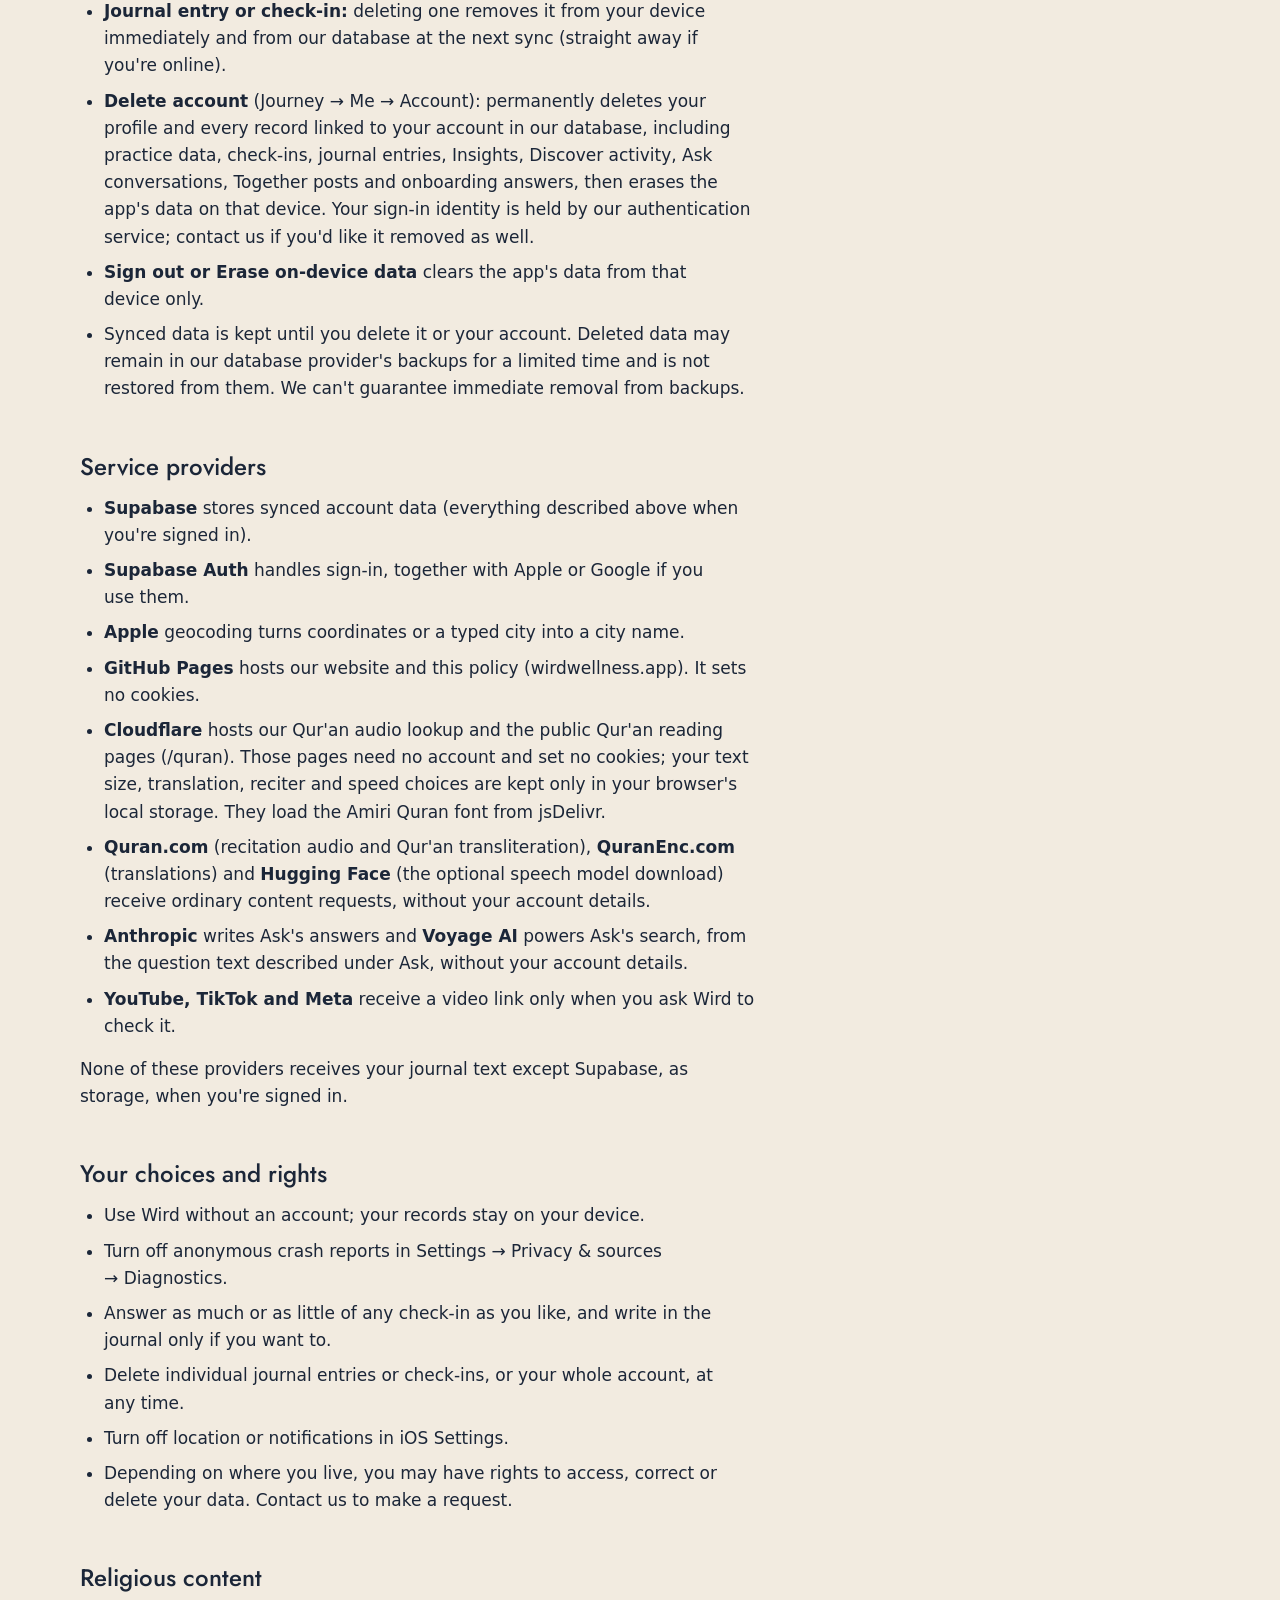
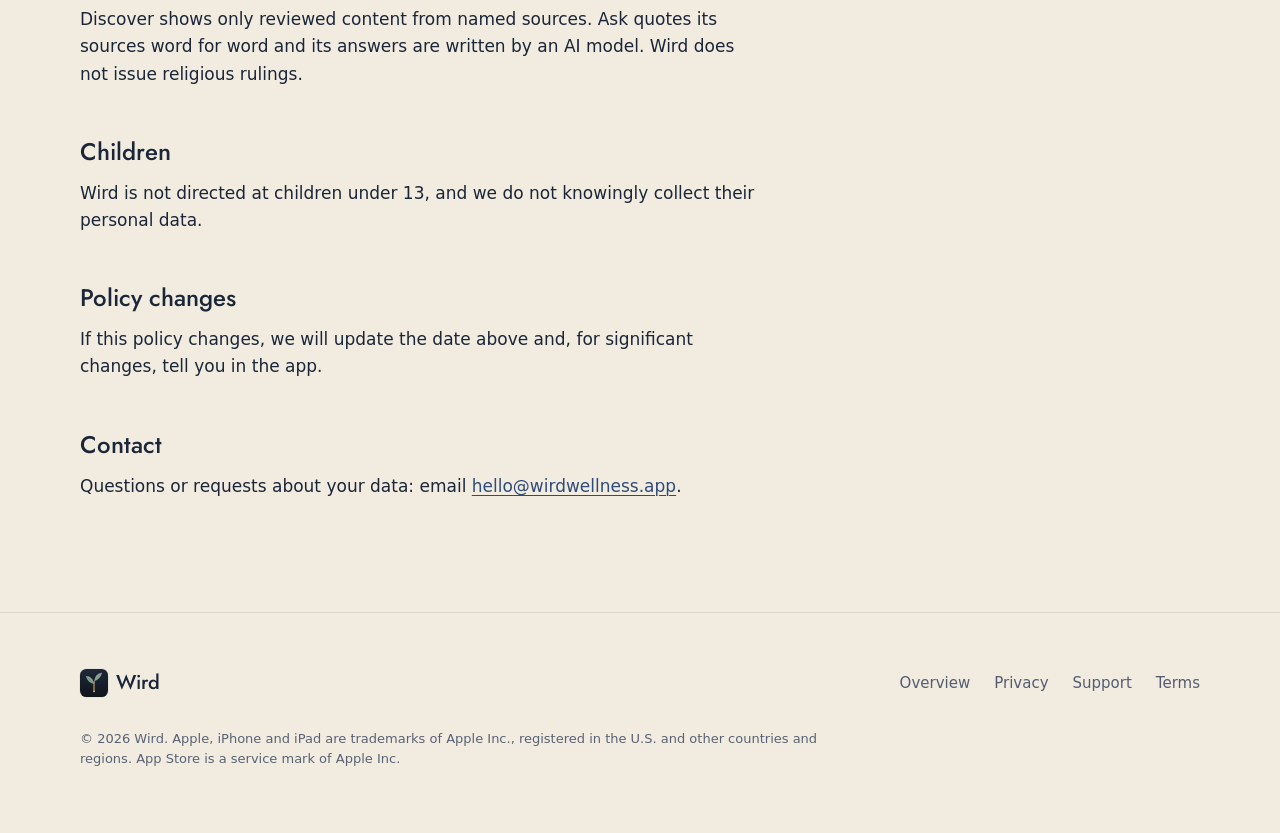
==== commit 15c17ffe: "Add the report review page; privacy: removed posts deleted after 30 days /moderate/ is where the Rem" ====
--- a/privacy/index.html
+++ b/privacy/index.html
@@ -43,7 +43,7 @@
     <div class="prose">
 
   <h1 class="display">Privacy Policy</h1>
-  <p class="updated">Wird · Last updated 25 October 2026</p>
+  <p class="updated">Wird · Last updated 26 October 2026</p>
 
   <div class="card card--pad">
     <strong>In short:</strong> Wird is a personal practice companion. It has no ads, no third-party analytics or tracking SDKs, no public profiles and no leaderboards. Its one AI feature, Ask, is optional and is described below. Without an account, your records stay on your device. With an account, they sync to our database, where access rules let each account read only its own records; the only things other people see are posts you choose to share in Together. Your Evening Journal is never used for Insights, Discover recommendations, Ask or any AI analysis. You can delete your account and synced data from inside the app.
@@ -110,7 +110,7 @@
     <li><strong>Circles</strong> are private groups of up to 12 people, joined with an invite code. Posts in a circle are shown only to its members, with your first name.</li>
     <li><strong>Shared goals:</strong> if you join one, the Qur'an reading you record while it runs counts toward a group total. Others see only the total and how many people joined, never what you read.</li>
     <li><strong>Masjids</strong> you follow, and any claim or correction you submit for a masjid listing, are stored with your account. Claims and corrections are read by our reviewers.</li>
-    <li><strong>Safety:</strong> you accept the community guidelines before posting. Any post can be reported and any author blocked. Three reports hide a post until a reviewer looks at it. Reports and blocks are stored with your account and are not shown to the person reported or blocked.</li>
+    <li><strong>Safety:</strong> you accept the community guidelines before posting. Any post can be reported and any author blocked. Three reports hide a post until a reviewer looks at it. Posts a reviewer removes are deleted for good 30 days later. Reports and blocks are stored with your account and are not shown to the person reported or blocked.</li>
   </ul>
   <p>You can delete your own posts at any time. Deleting your account deletes your posts, Ameens, reports, blocks, circle memberships and masjid claims; a circle you started passes to its longest-standing member.</p>
 
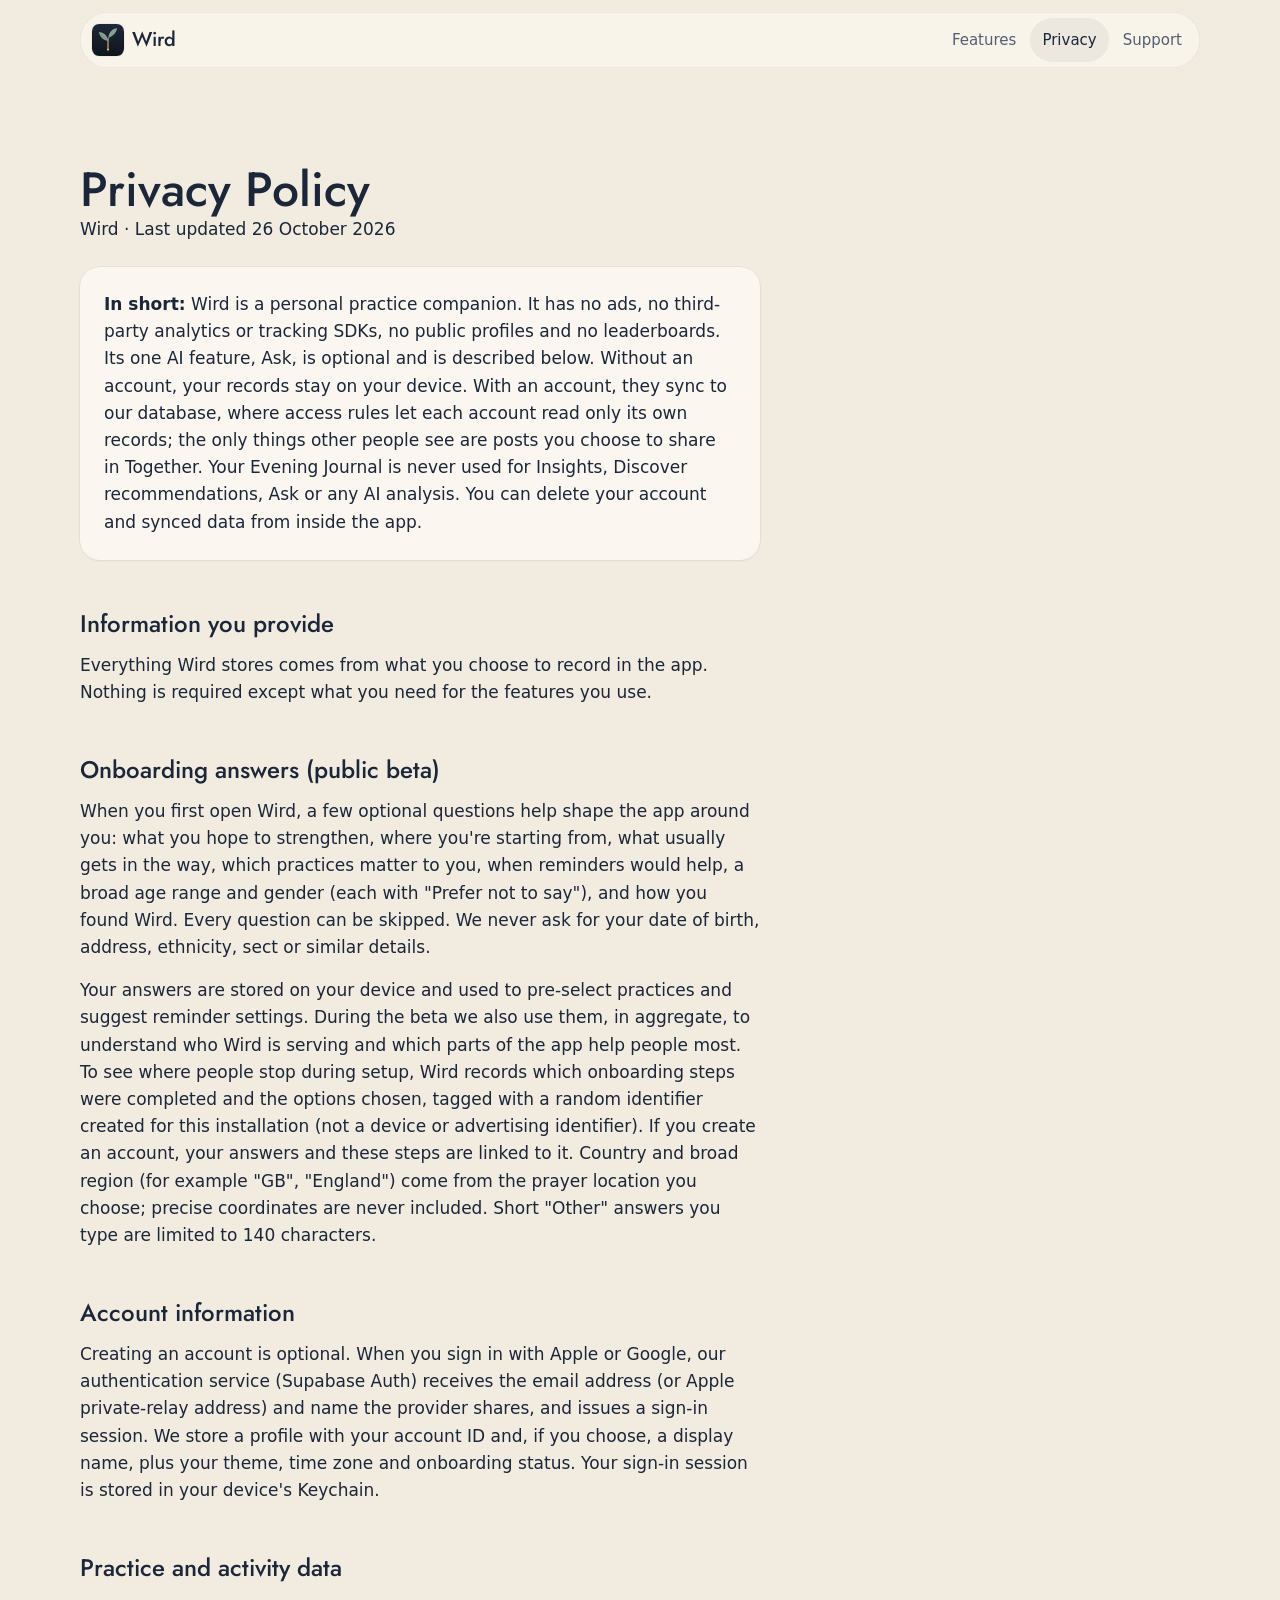
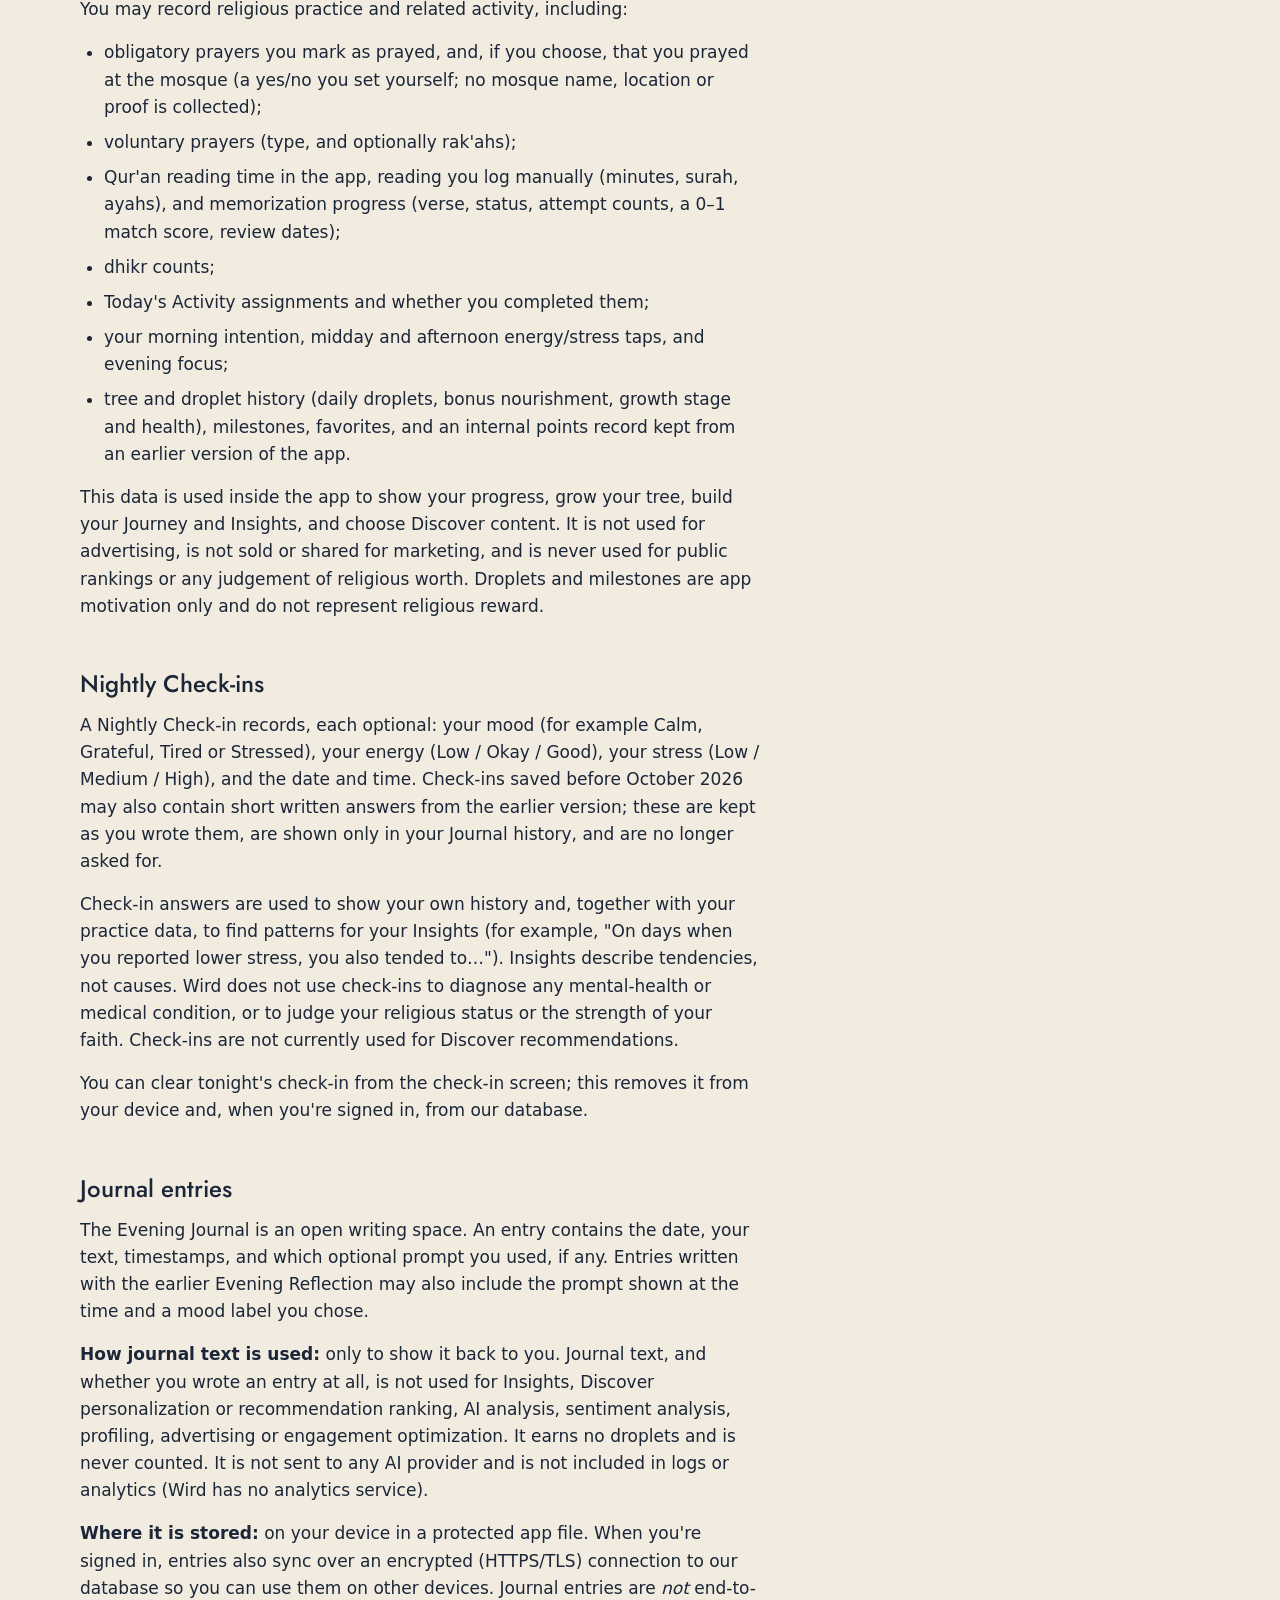
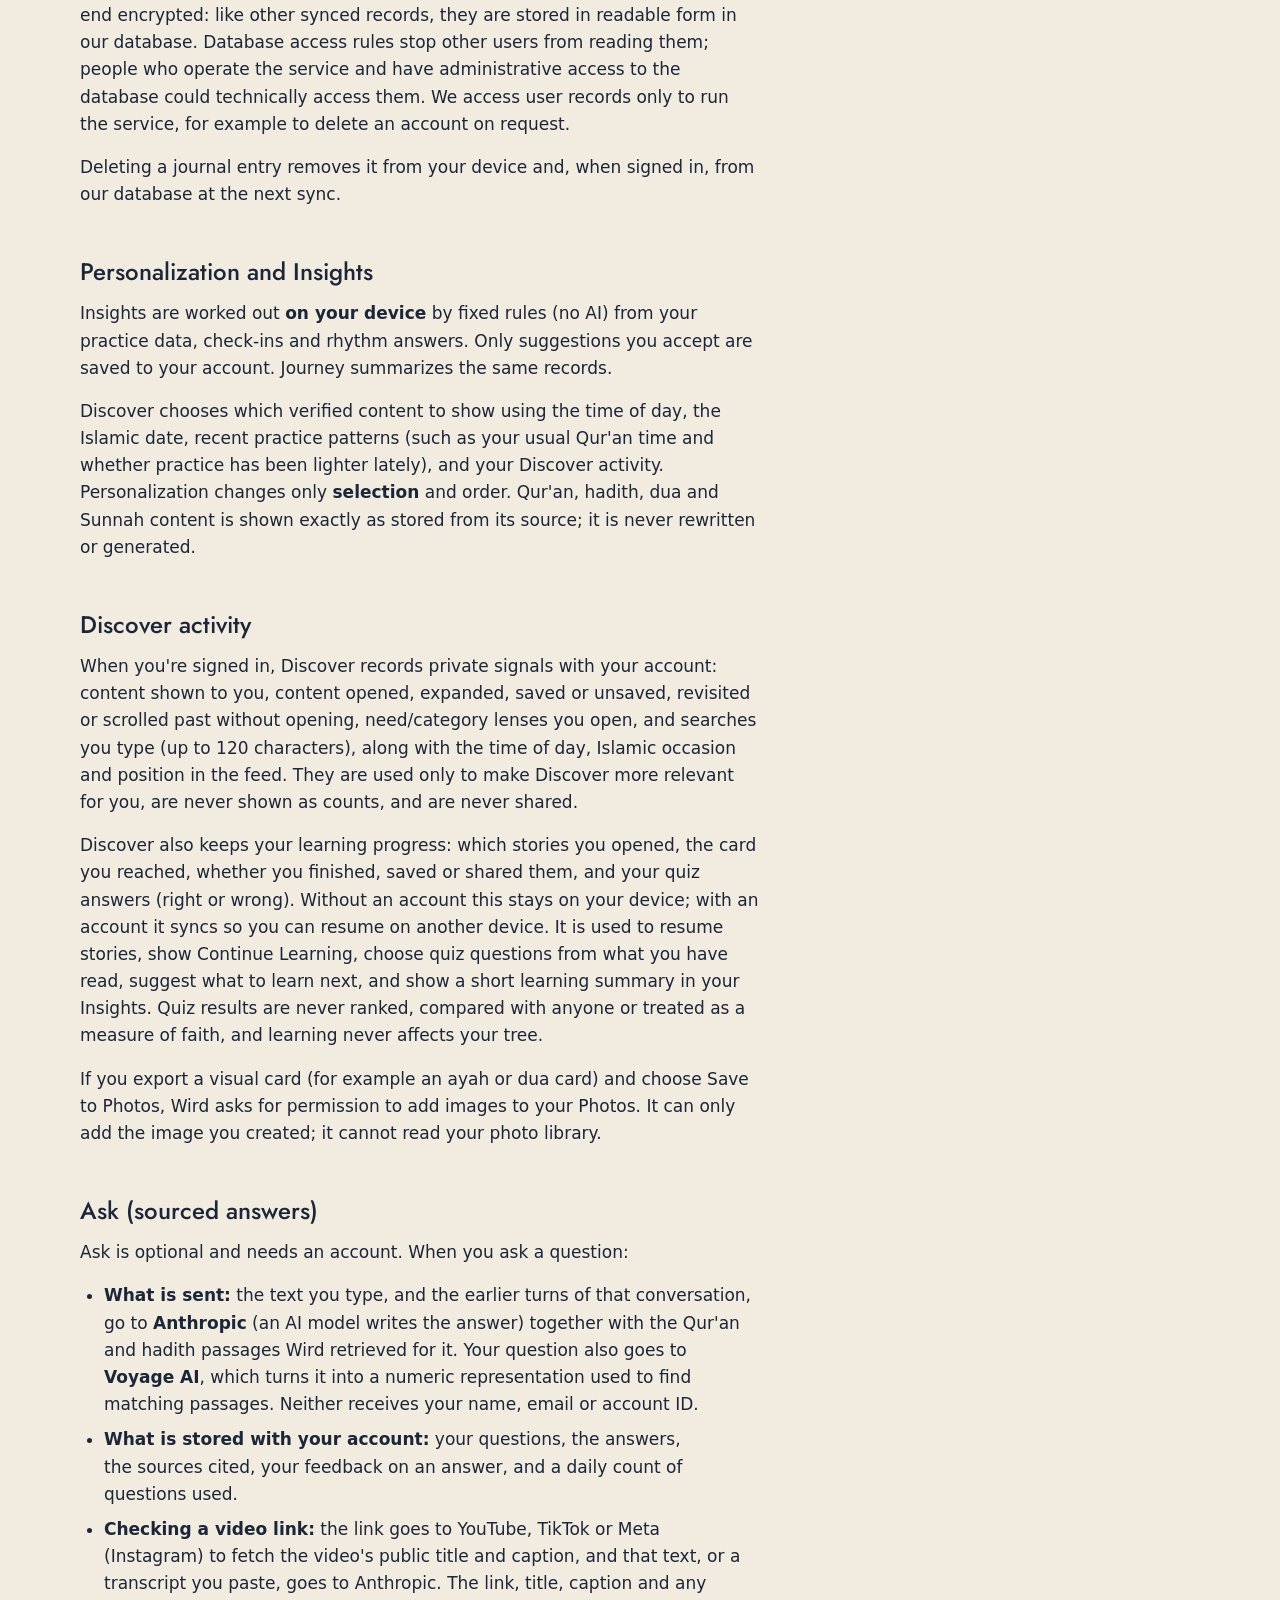
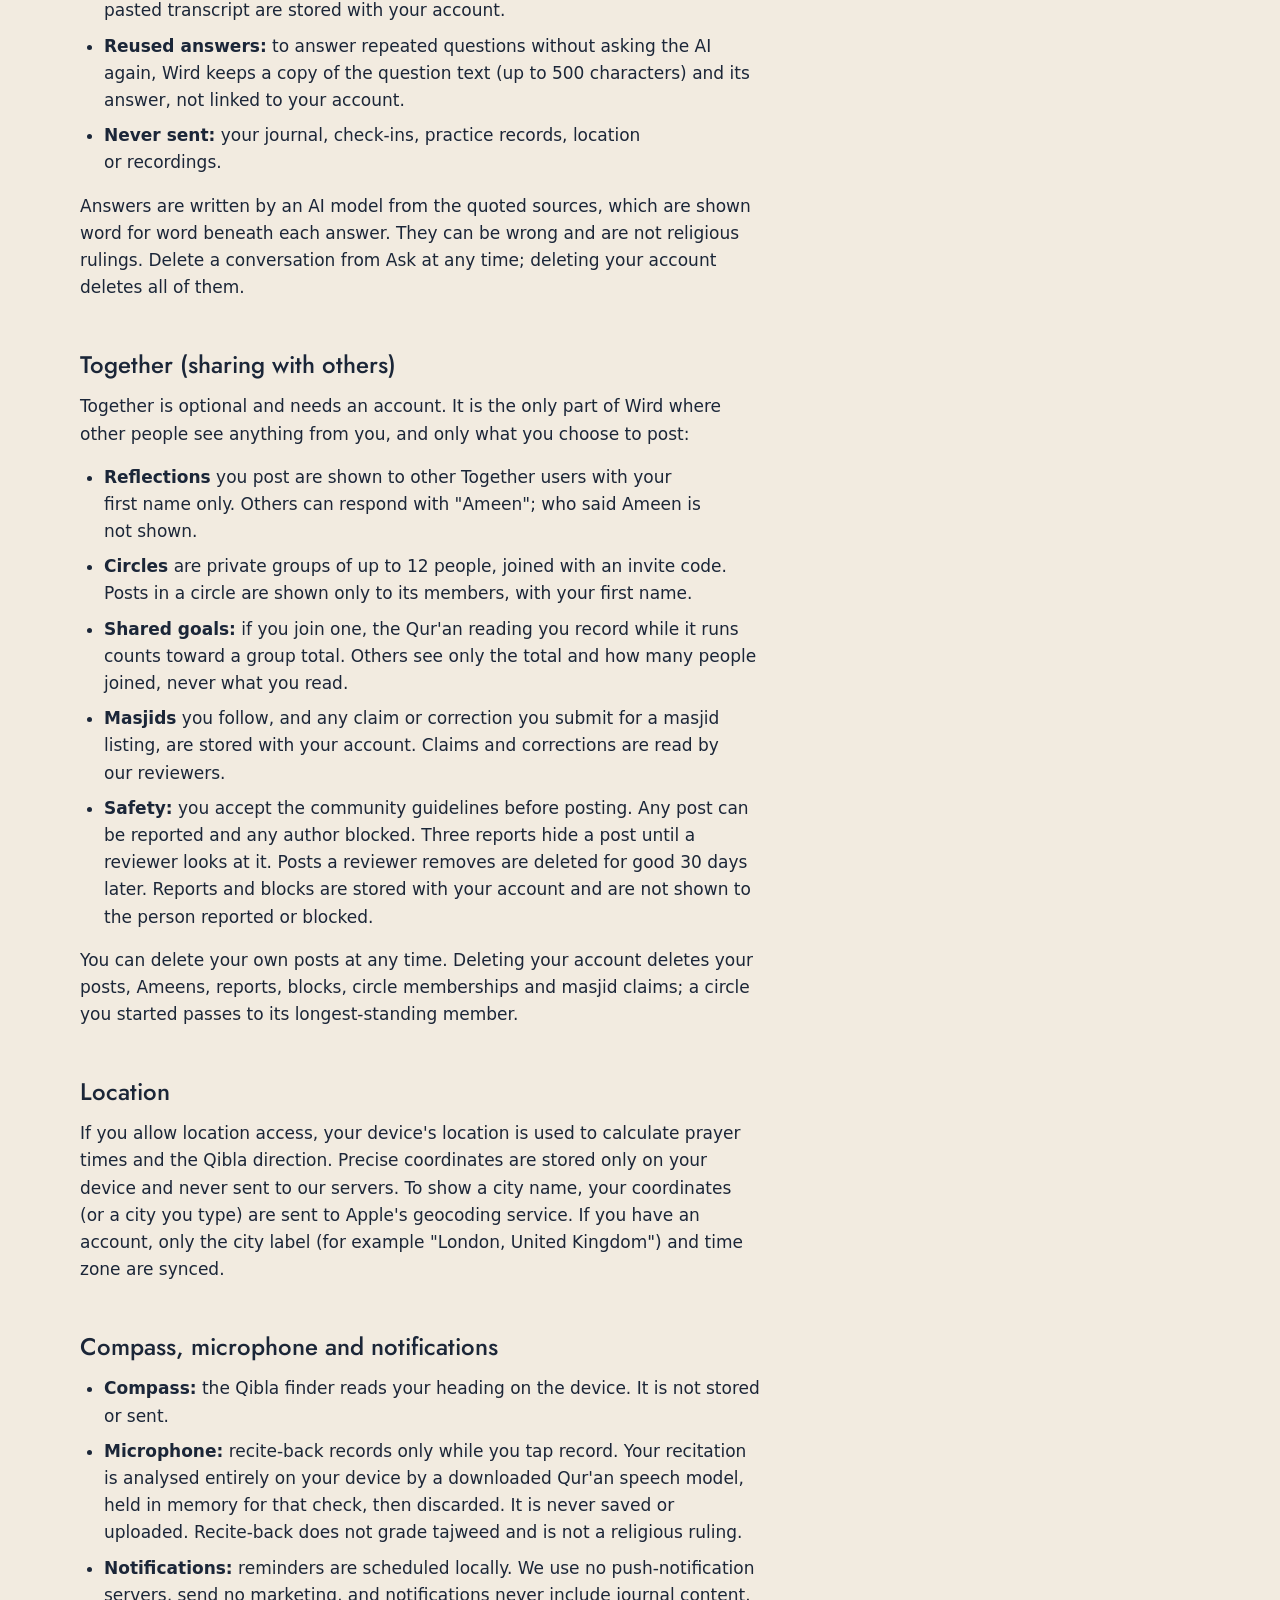
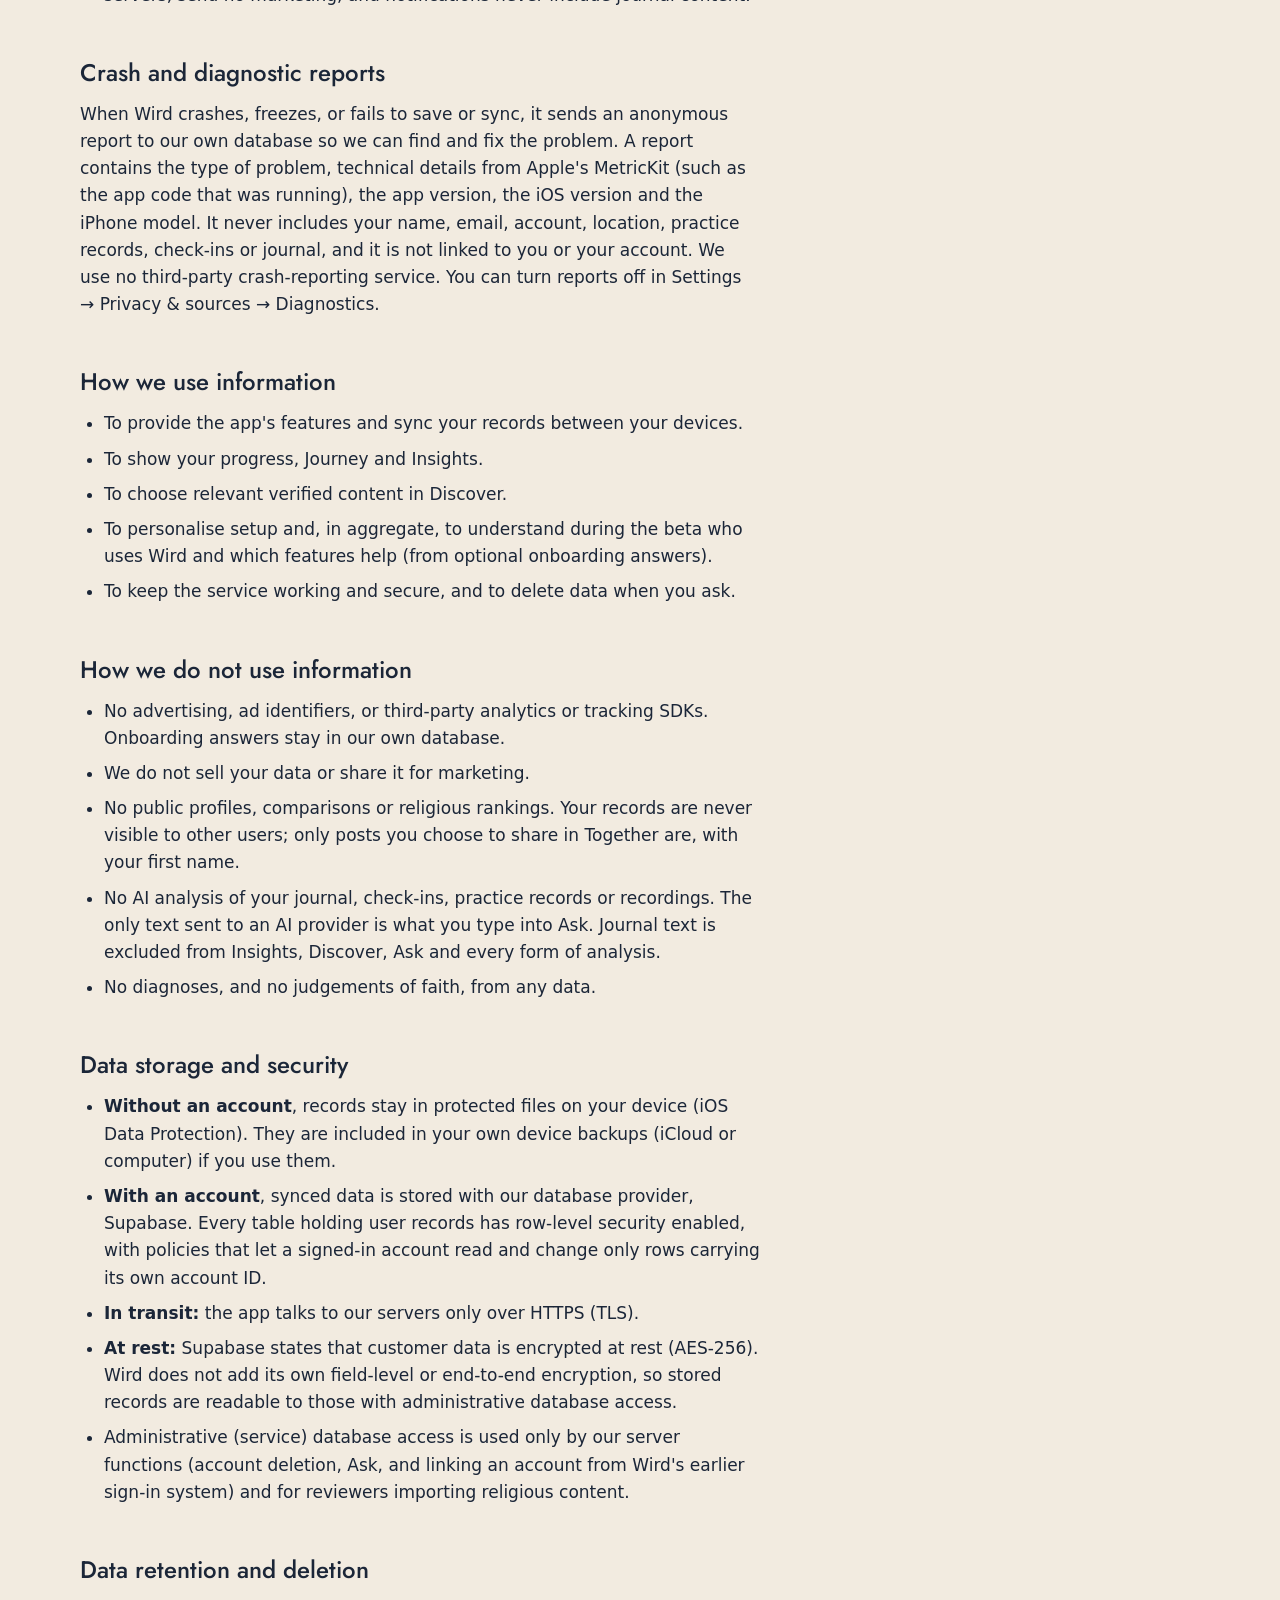
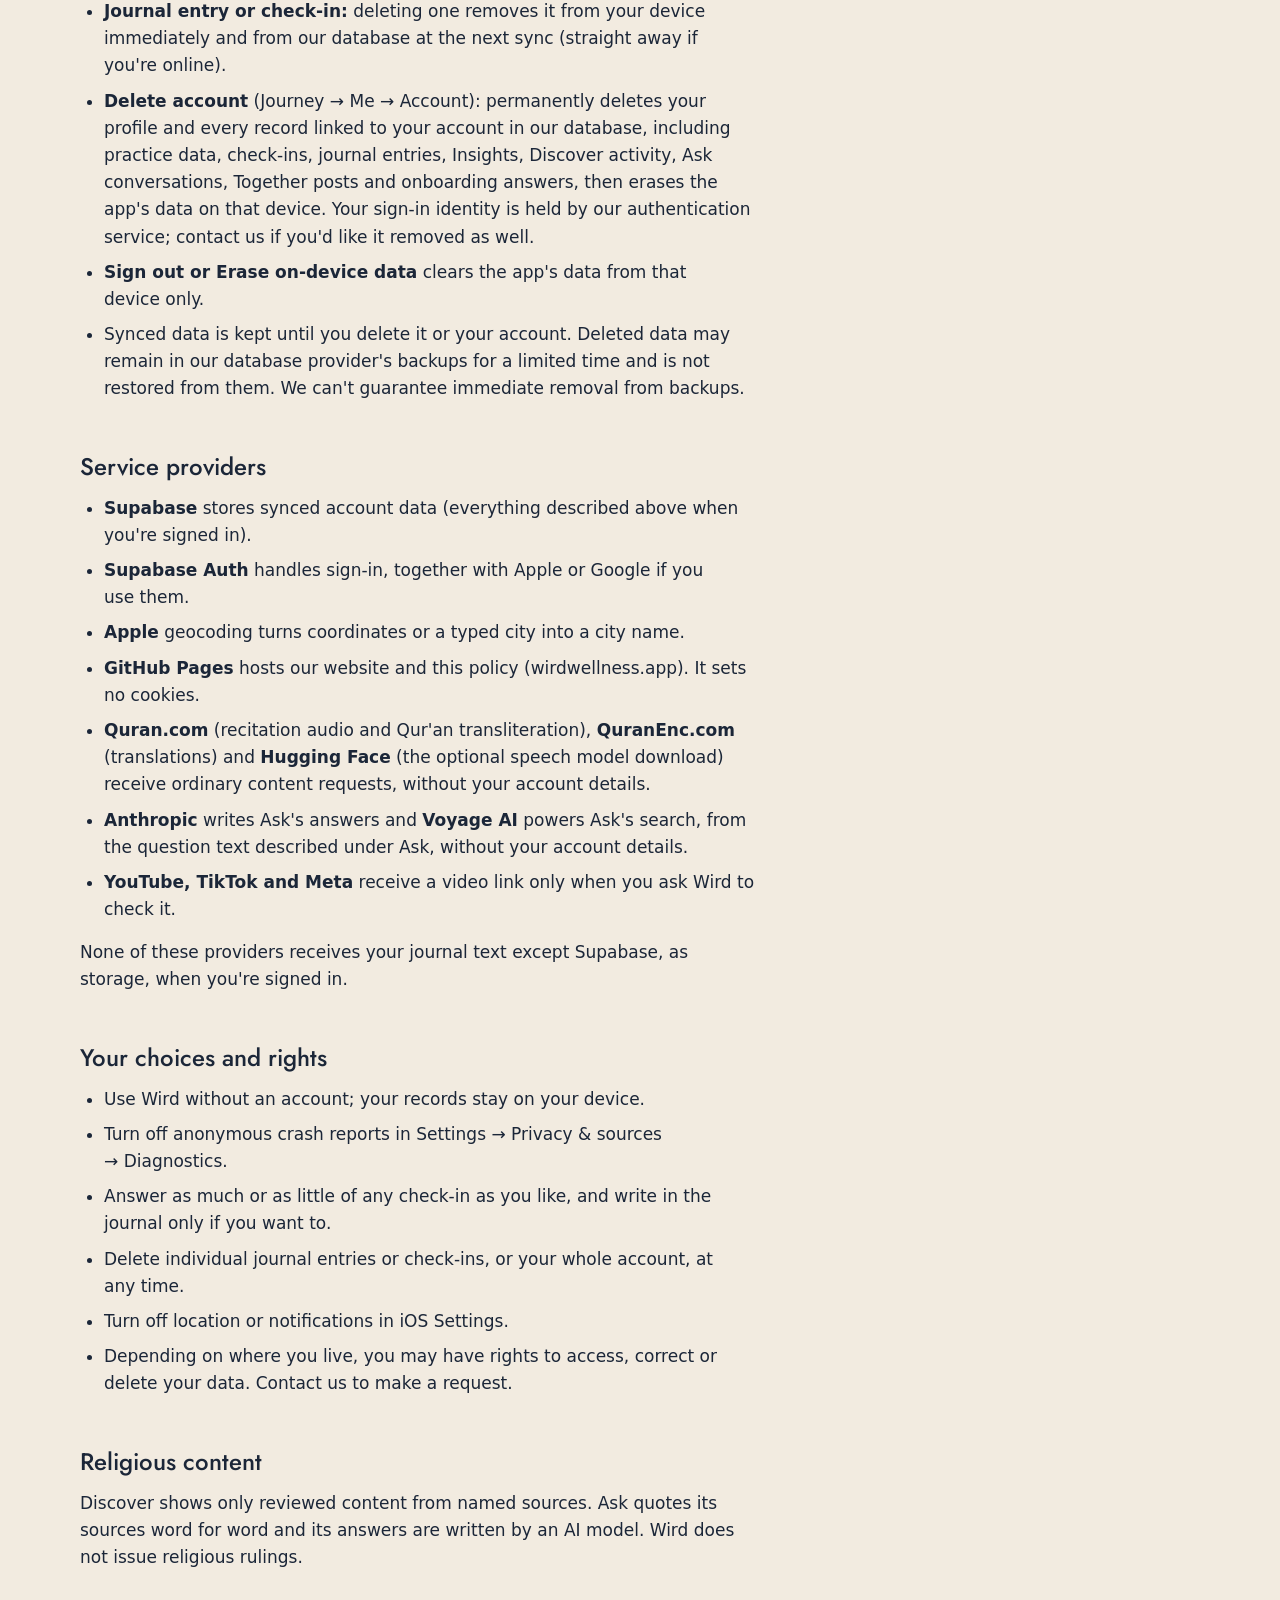
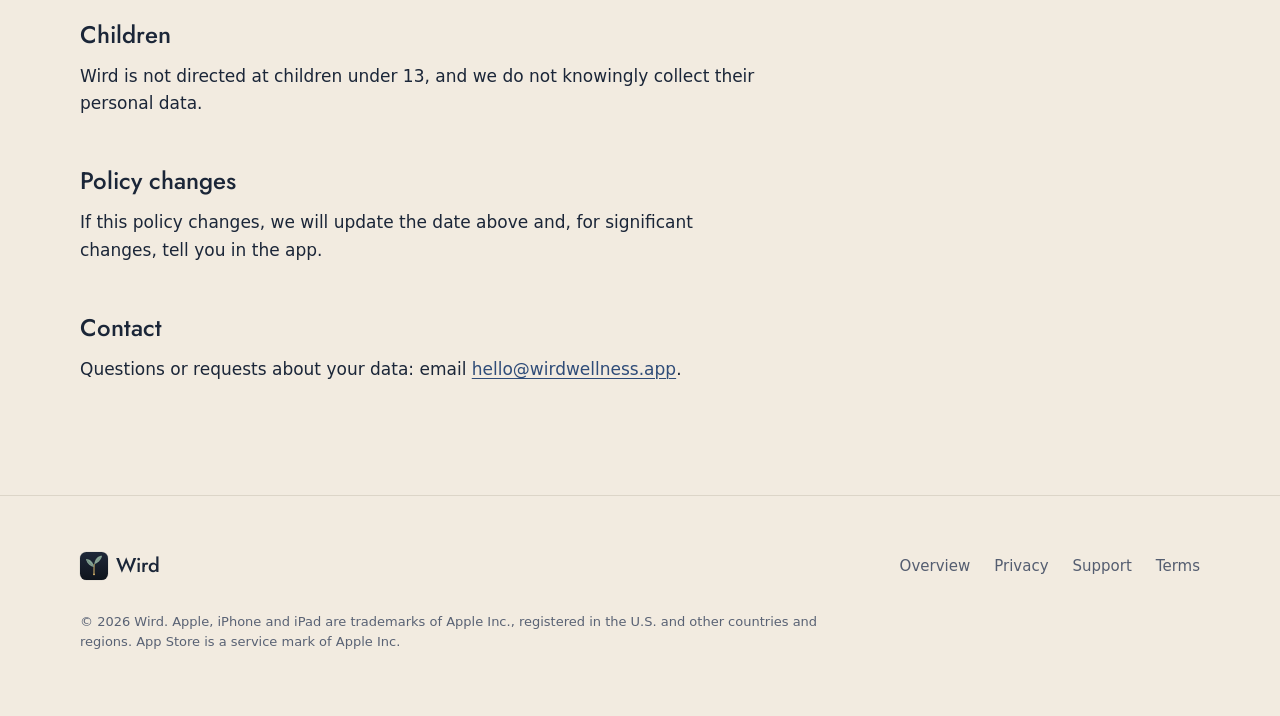
==== commit 5c1b455f: "Privacy: drop the Cloudflare hosting line Wird no longer runs its own Qur'an audio lookup or /quran " ====
--- a/privacy/index.html
+++ b/privacy/index.html
@@ -168,7 +168,6 @@
     <li><strong>Supabase Auth</strong> handles sign-in, together with Apple or Google if you use them.</li>
     <li><strong>Apple</strong> geocoding turns coordinates or a typed city into a city name.</li>
     <li><strong>GitHub Pages</strong> hosts our website and this policy (wirdwellness.app). It sets no cookies.</li>
-    <li><strong>Cloudflare</strong> hosts our Qur'an audio lookup and the public Qur'an reading pages (/quran). Those pages need no account and set no cookies; your text size, translation, reciter and speed choices are kept only in your browser's local storage. They load the Amiri Quran font from jsDelivr.</li>
     <li><strong>Quran.com</strong> (recitation audio and Qur'an transliteration), <strong>QuranEnc.com</strong> (translations) and <strong>Hugging Face</strong> (the optional speech model download) receive ordinary content requests, without your account details.</li>
     <li><strong>Anthropic</strong> writes Ask's answers and <strong>Voyage AI</strong> powers Ask's search, from the question text described under Ask, without your account details.</li>
     <li><strong>YouTube, TikTok and Meta</strong> receive a video link only when you ask Wird to check it.</li>
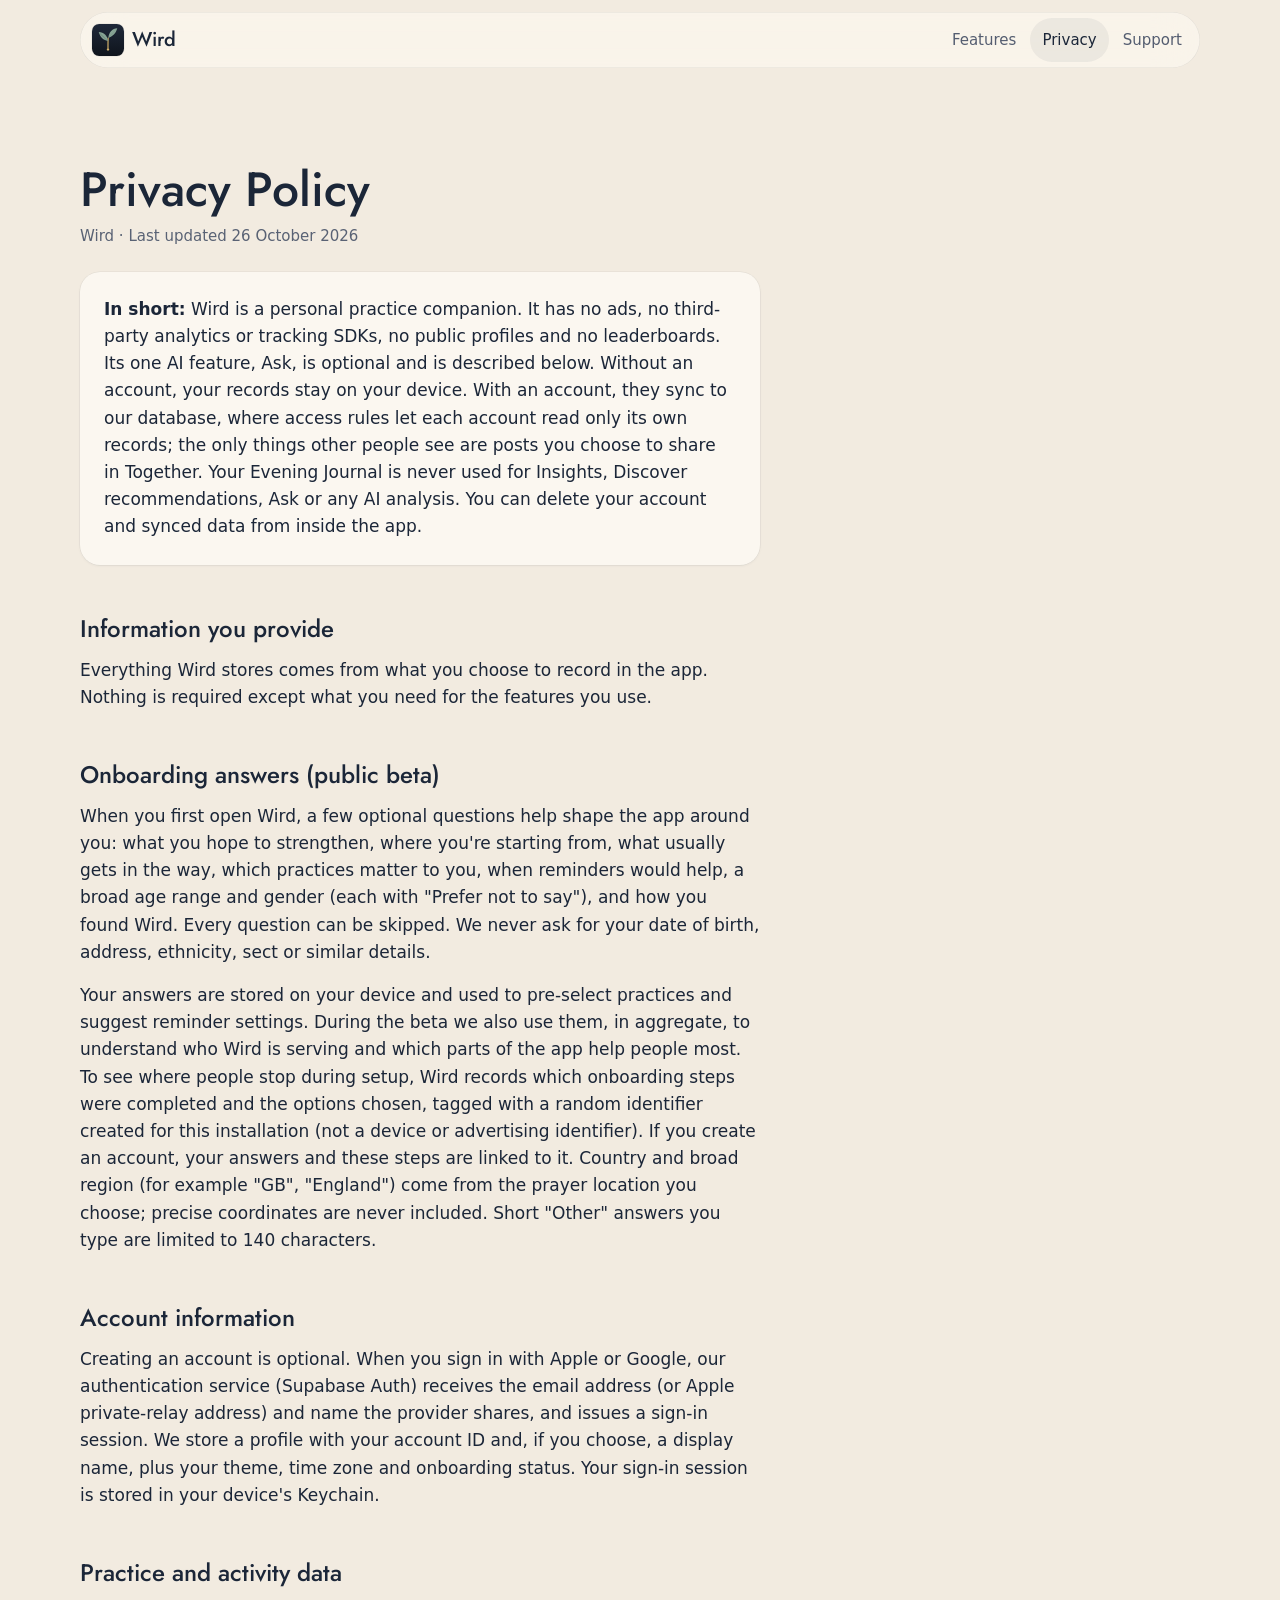
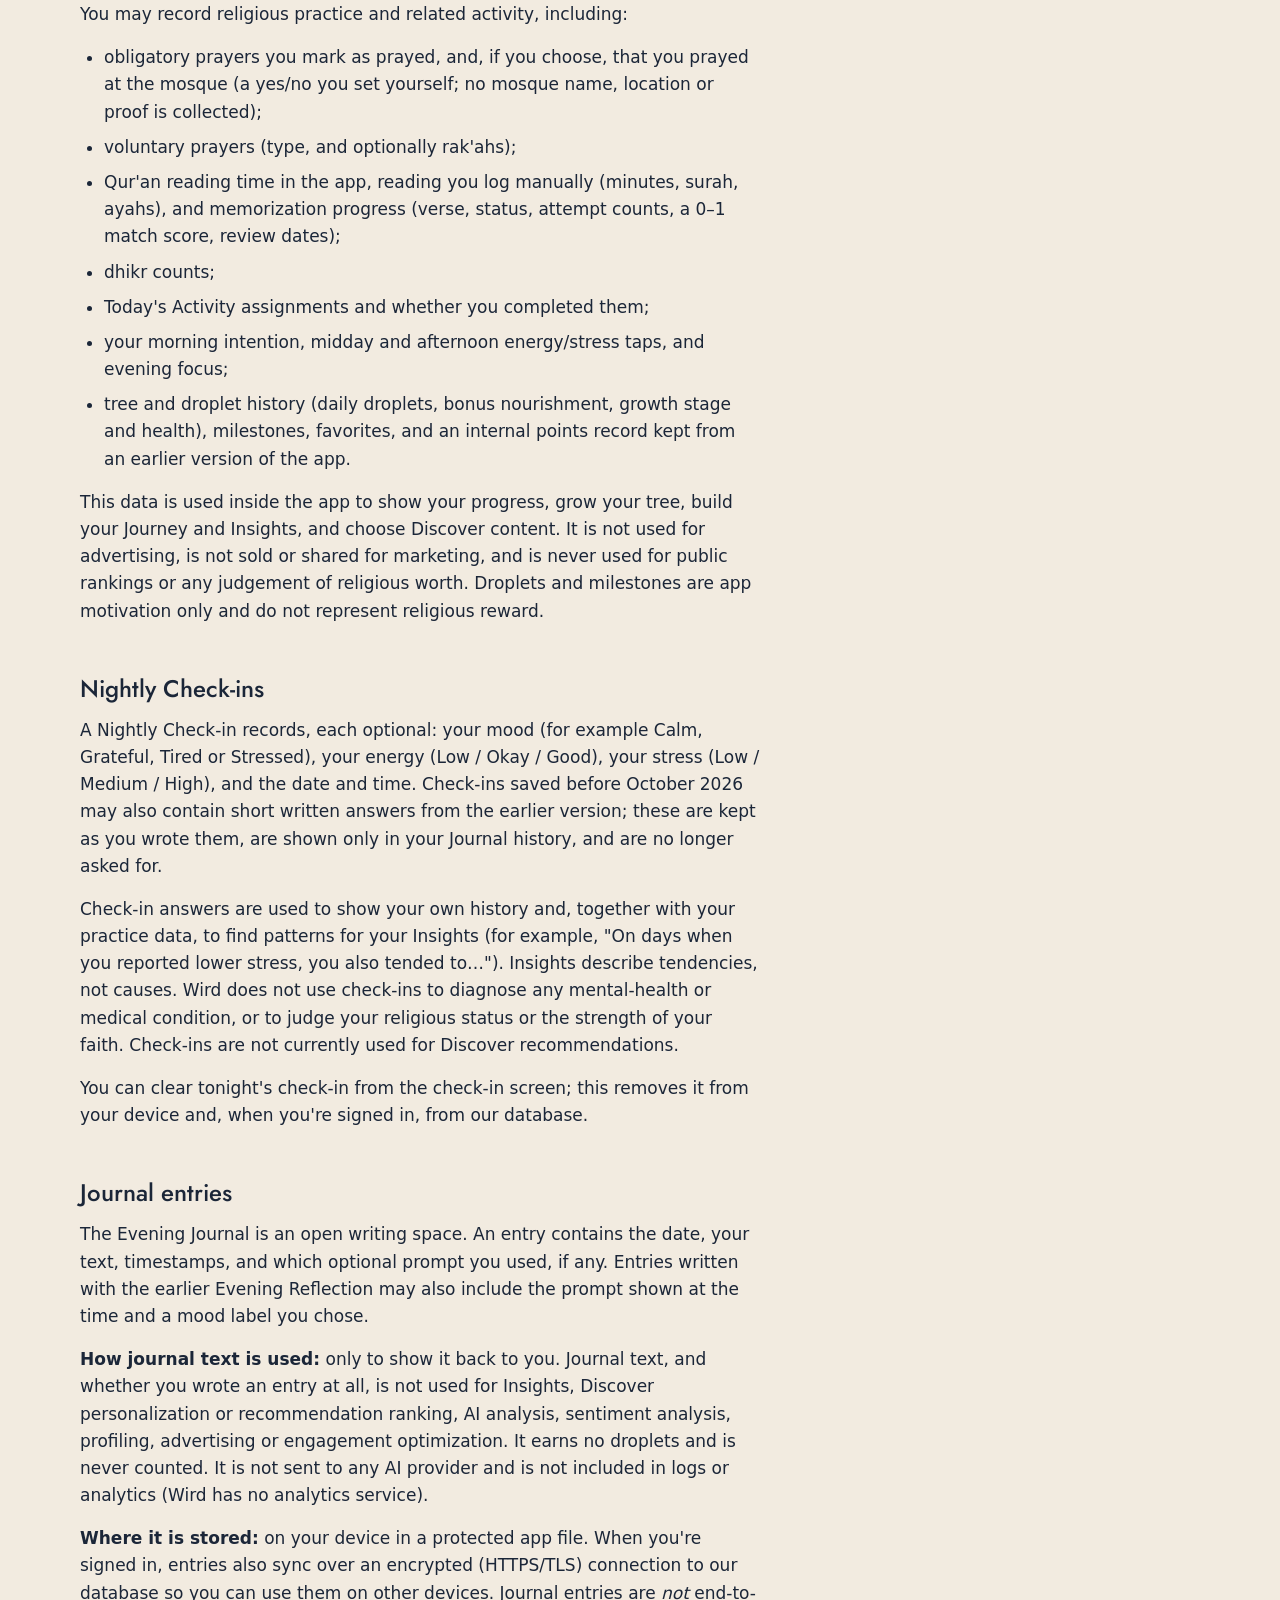
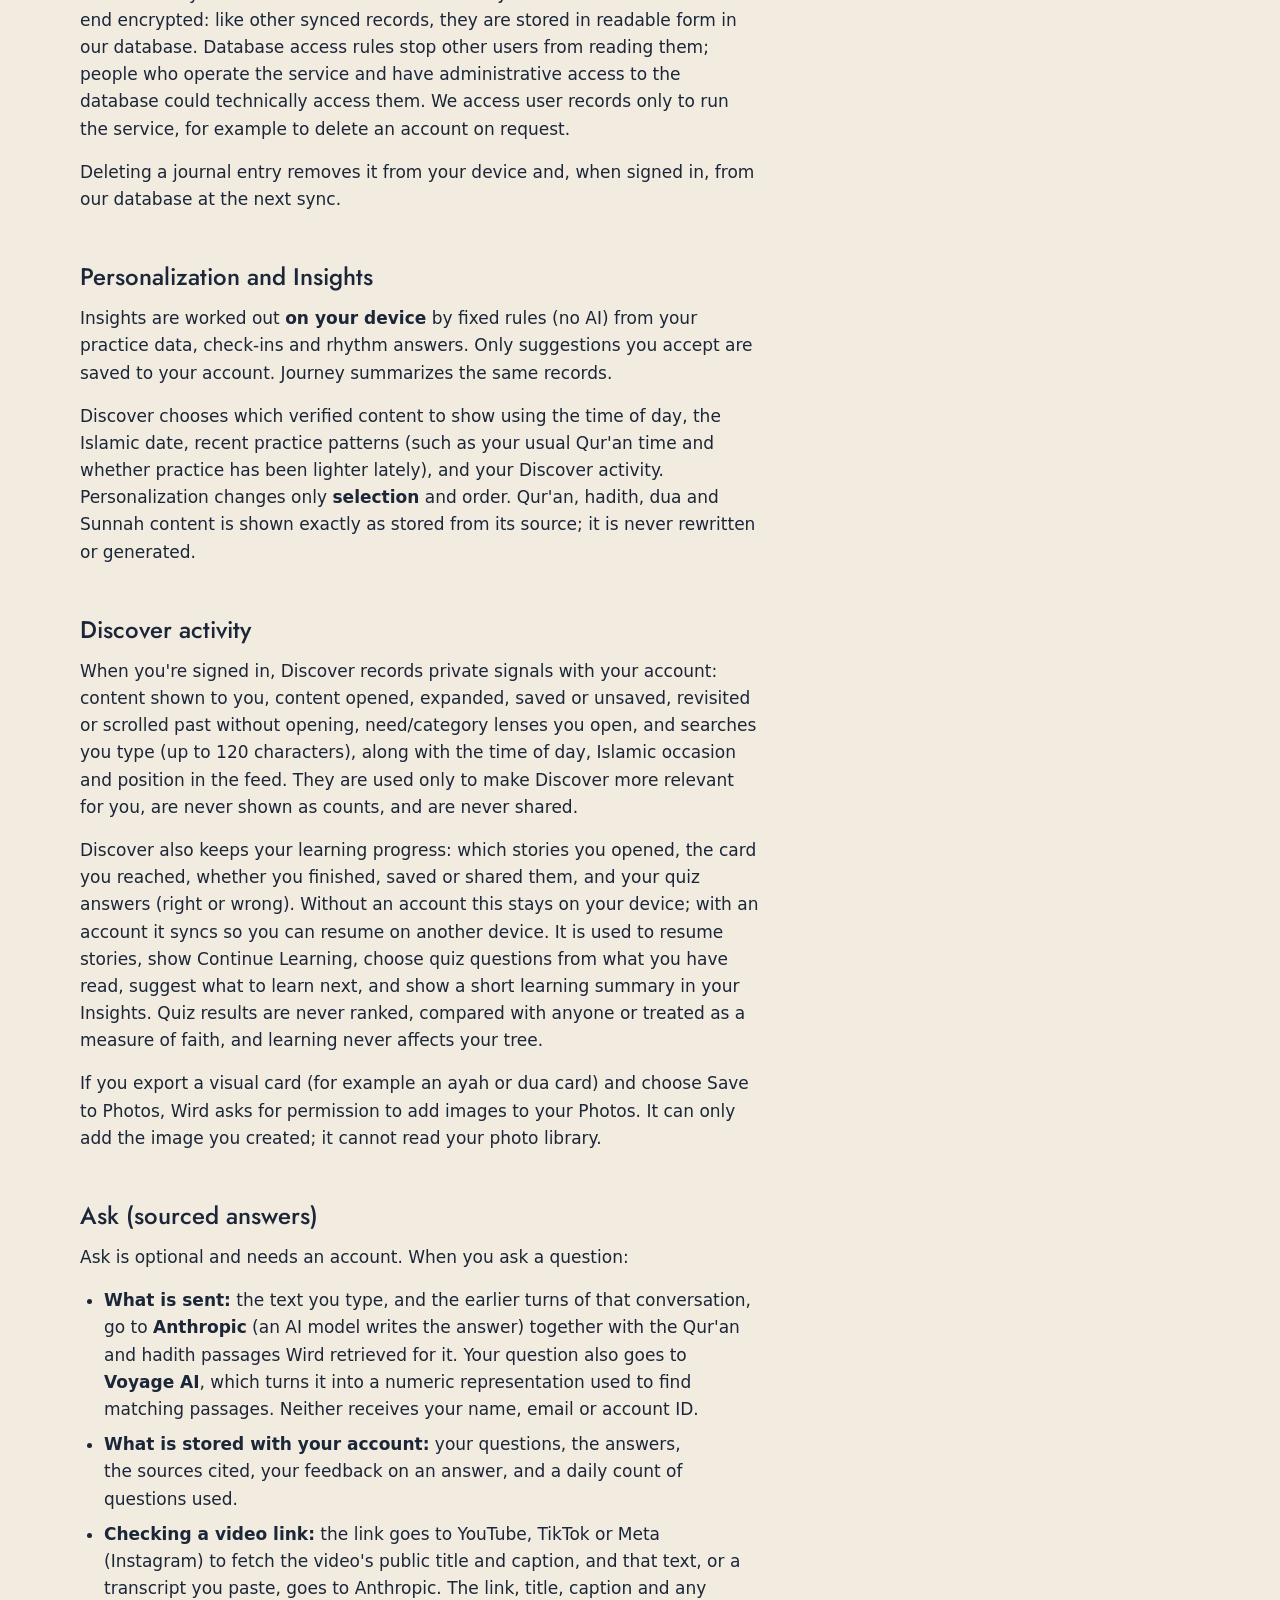
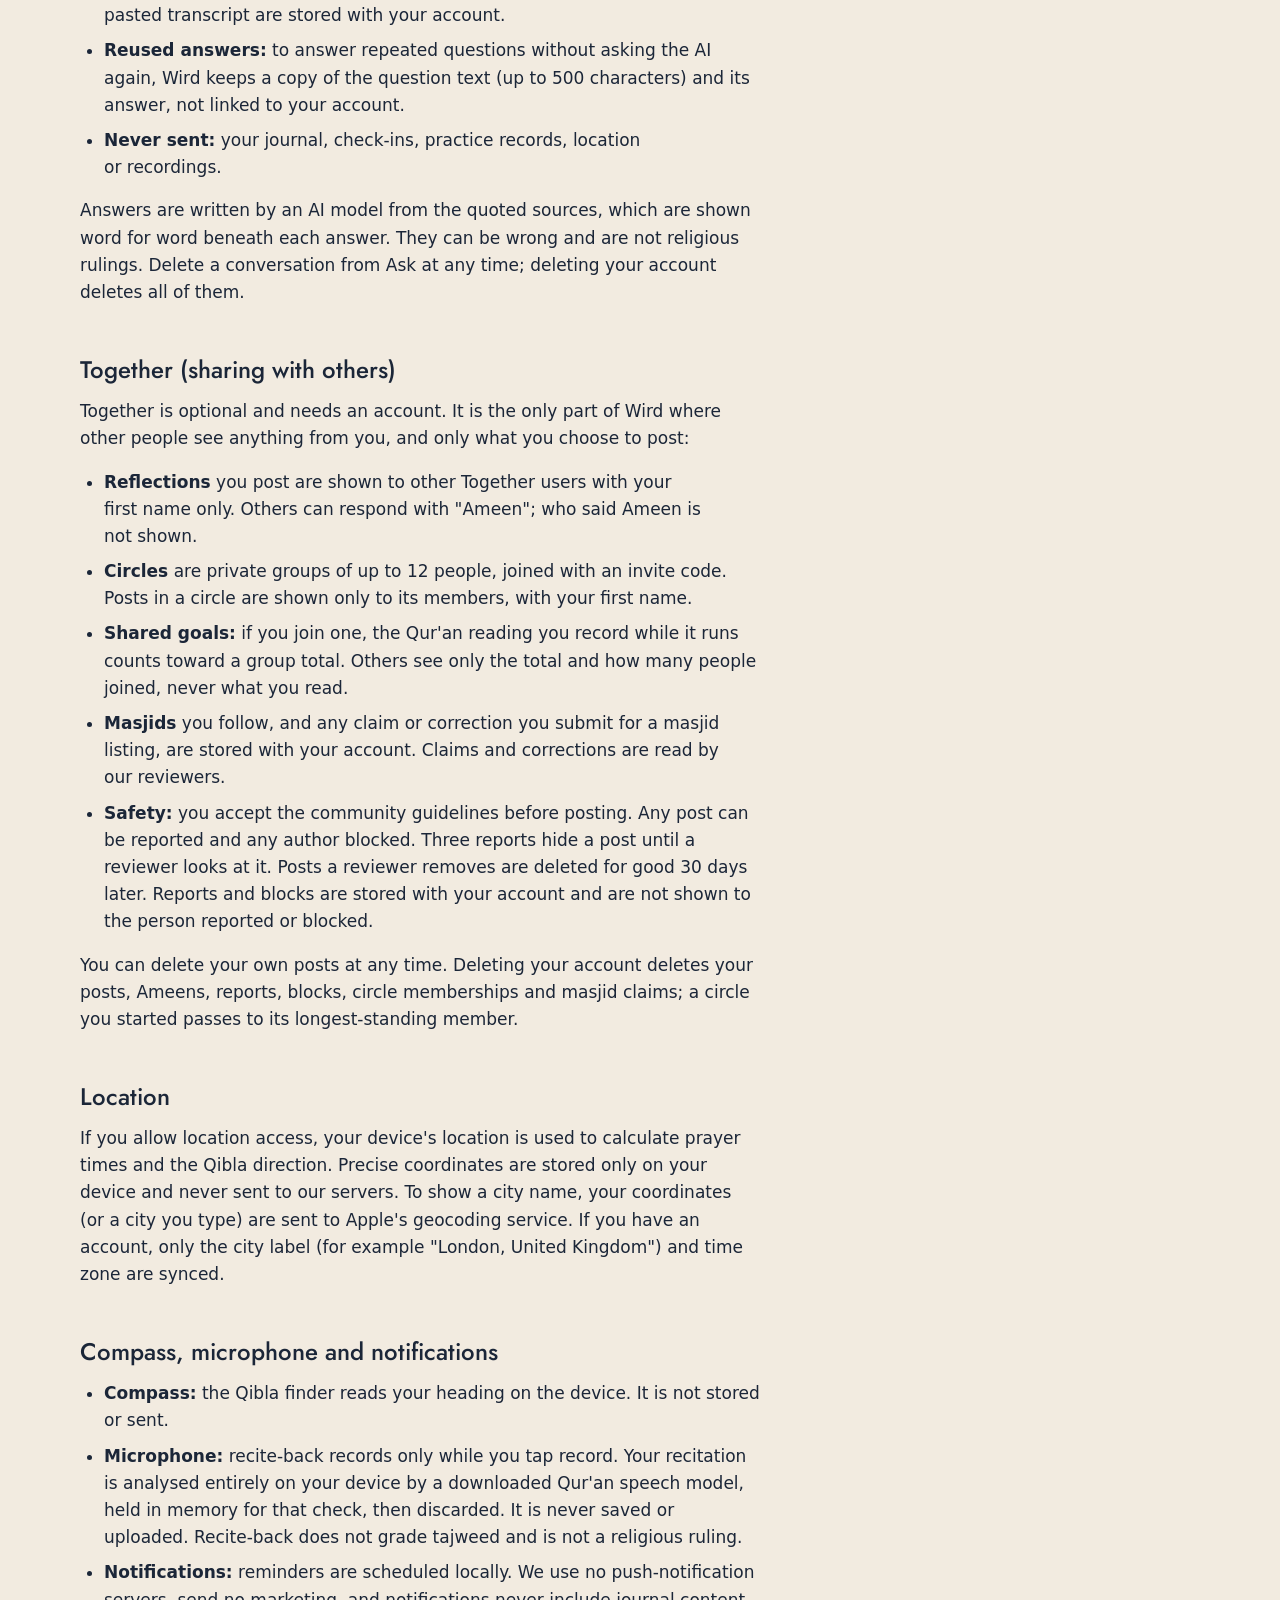
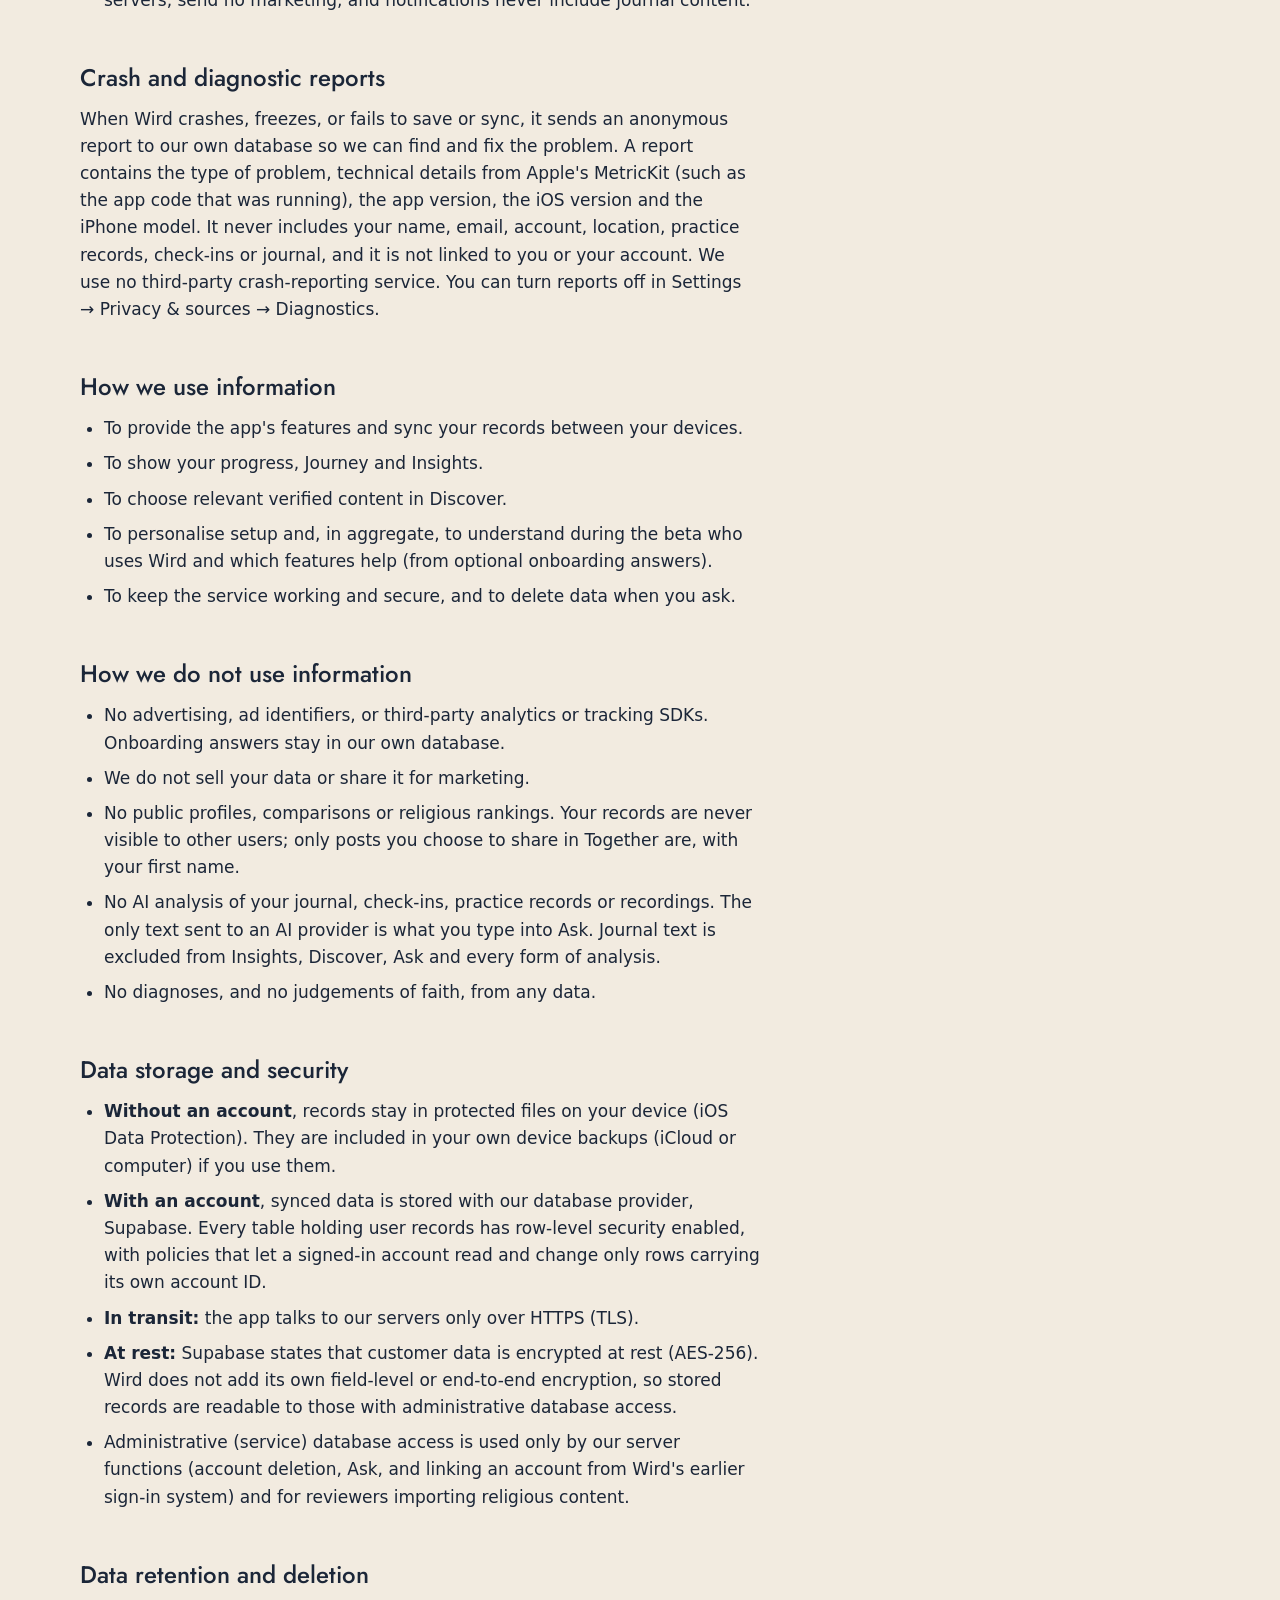
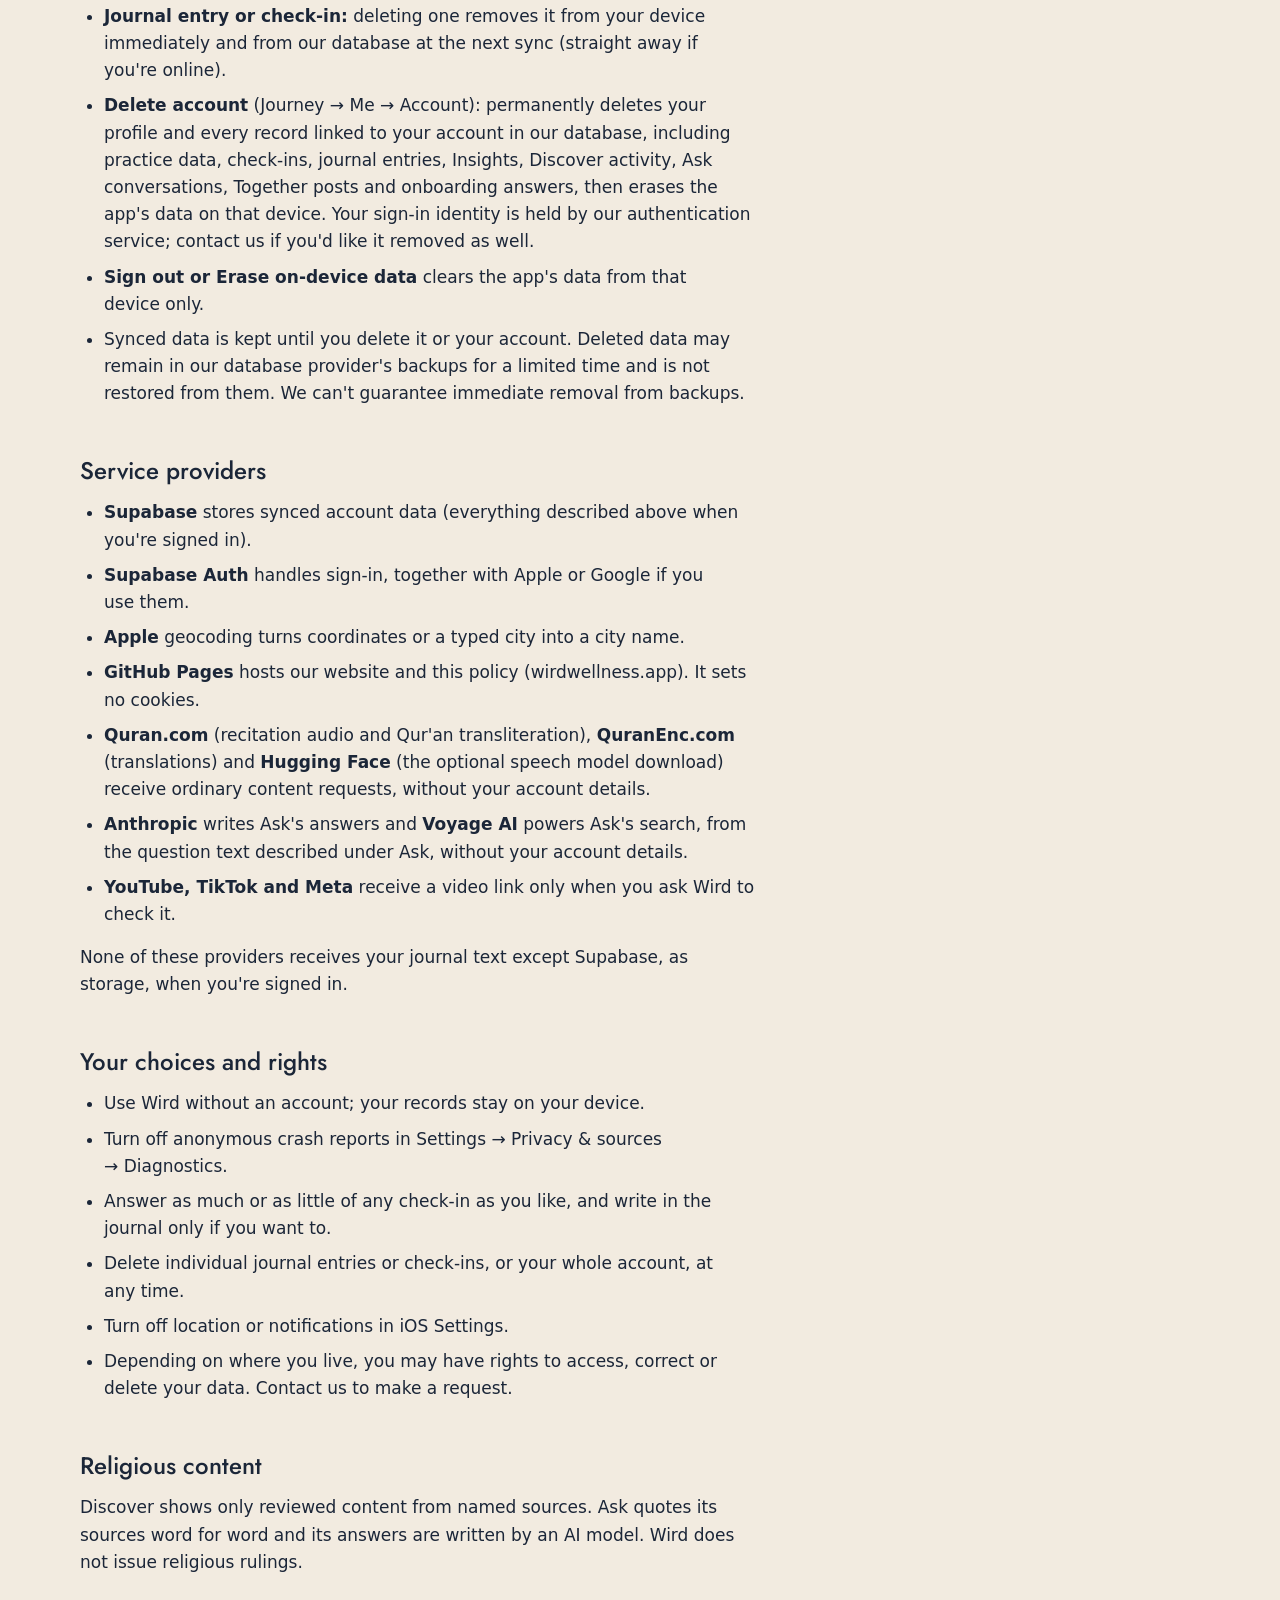
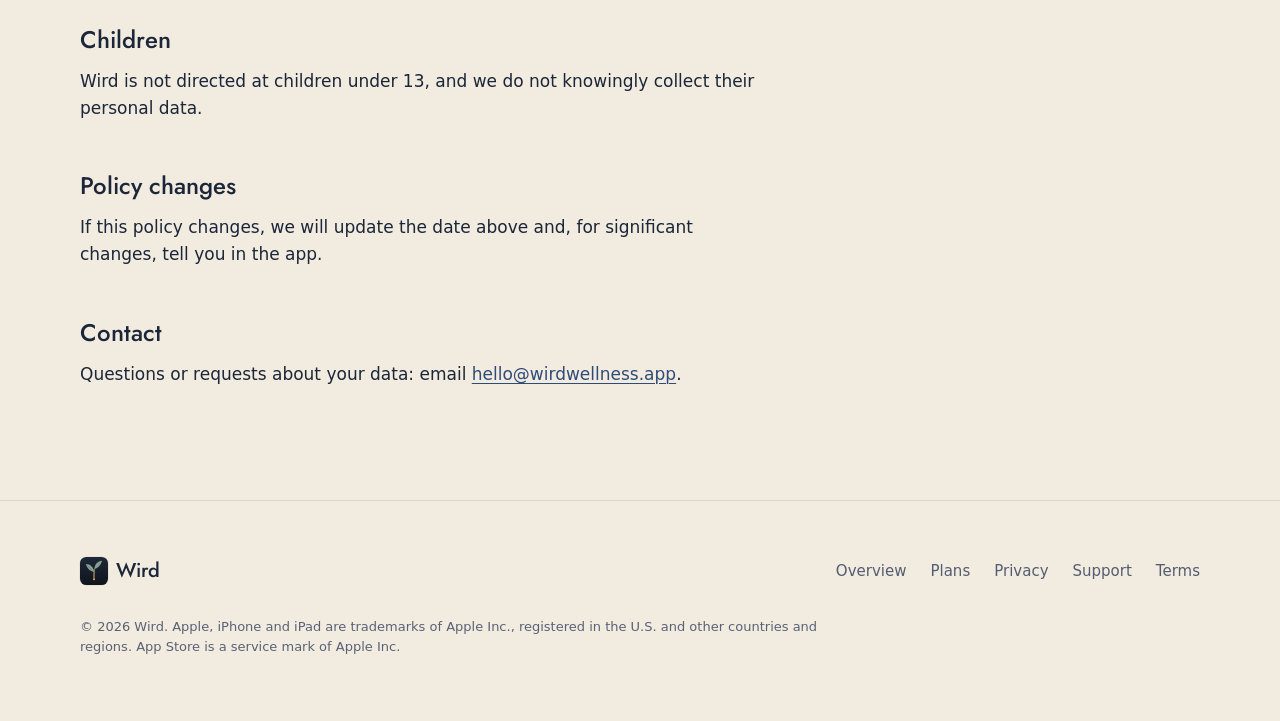
==== commit 23892308: "Plans instead of free forever, AEO discovery files, six Learn pages Offer: every "free, and always w" ====
--- a/privacy/index.html
+++ b/privacy/index.html
@@ -9,6 +9,7 @@
 <meta name="theme-color" content="#f2ebe0" media="(prefers-color-scheme: light)">
 <meta name="theme-color" content="#0f141c" media="(prefers-color-scheme: dark)">
 <meta property="og:title" content="Privacy · Wird">
+<meta property="og:description" content="How Wird handles your data: no ads, no tracking, location and recitation stay on your device, and you can delete your account from inside the app.">
 <meta property="og:url" content="https://www.wirdwellness.app/privacy/">
 <meta property="og:image" content="https://www.wirdwellness.app/assets/og.png">
 <link rel="canonical" href="https://www.wirdwellness.app/privacy/">
@@ -18,6 +19,34 @@
 <link rel="preconnect" href="https://fonts.gstatic.com" crossorigin>
 <link rel="stylesheet" href="https://fonts.googleapis.com/css2?family=Jost:wght@400;500&display=swap">
 <link rel="stylesheet" href="../assets/wird.css">
+<script type="application/ld+json">
+{
+ "@context": "https://schema.org",
+ "@type": "WebPage",
+ "name": "Privacy Policy · Wird",
+ "description": "How Wird handles your data: no ads, no tracking, location and recitation stay on your device, and you can delete your account from inside the app.",
+ "url": "https://www.wirdwellness.app/privacy/",
+ "dateModified": "2026-10-26",
+ "inLanguage": "en",
+ "isPartOf": {
+  "@type": "WebSite",
+  "name": "Wird",
+  "url": "https://www.wirdwellness.app/"
+ },
+ "publisher": {
+  "@type": "Organization",
+  "name": "Wird",
+  "url": "https://www.wirdwellness.app/",
+  "logo": "https://www.wirdwellness.app/assets/apple-touch-icon.png",
+  "email": "hello@wirdwellness.app",
+  "address": {
+   "@type": "PostalAddress",
+   "addressRegion": "Ontario",
+   "addressCountry": "CA"
+  }
+ }
+}
+</script>
 <script src="../assets/wird.js" defer></script>
 </head>
 <body>
@@ -208,6 +237,7 @@
       </a>
       <ul class="footer__links">
         <li><a href="../">Overview</a></li>
+        <li><a href="../learn/plans/">Plans</a></li>
         <li><a href="./" aria-current="page">Privacy</a></li>
         <li><a href="../support/">Support</a></li>
         <li><a href="../terms/">Terms</a></li>
--- a/assets/wird.css
+++ b/assets/wird.css
@@ -1114,3 +1114,23 @@
 .prose ul, .prose ol { padding-left: 24px; }
 .prose li + li { margin-top: 8px; }
 .prose .card { margin: 24px 0; }
+
+/* Learn pages and plans: tables, figures, quotes, dates. */
+.updated { color: var(--ink-tertiary); font-size: 0.9375rem; margin: 8px 0 24px; }
+.prose blockquote { margin: 0 0 16px; padding-left: 16px; border-left: 2px solid var(--gold-fill); color: var(--ink-secondary); }
+.table-scroll { overflow-x: auto; margin: 16px 0 24px; -webkit-overflow-scrolling: touch; }
+.prose table { width: 100%; border-collapse: collapse; font-size: 0.9375rem; line-height: 1.4; }
+.prose th, .prose td { text-align: left; padding: 10px 10px 10px 0; border-bottom: 0.5px solid var(--hairline); vertical-align: top; }
+.prose th { font-weight: 600; }
+.prose figure.chart { margin: 24px 0; background: #fbf7f0; color: #1b2638; }
+.prose figure.chart svg { display: block; width: 100%; height: auto; }
+.prose figcaption { font-size: 0.8125rem; color: #596274; margin-top: 12px; }
+.learn-list { list-style: none; padding: 0; margin: 0; }
+.learn-list li { border-top: 0.5px solid var(--hairline); }
+.learn-list li:last-child { border-bottom: 0.5px solid var(--hairline); }
+.learn-list a { display: block; padding: 14px 0; text-decoration: none; }
+.learn-list a[aria-current="page"] { color: var(--ink-secondary); }
+.plans { display: grid; gap: 12px; margin-top: 8px; }
+.plans li { list-style: none; padding: 14px 16px; border-radius: var(--radius-sm); background: var(--canvas); display: flex; justify-content: space-between; gap: 16px; align-items: baseline; }
+.plans strong { font-family: var(--font-display); font-weight: 500; font-size: 1.0625rem; }
+.plans span { color: var(--ink-secondary); text-align: right; font-size: 0.9375rem; }
